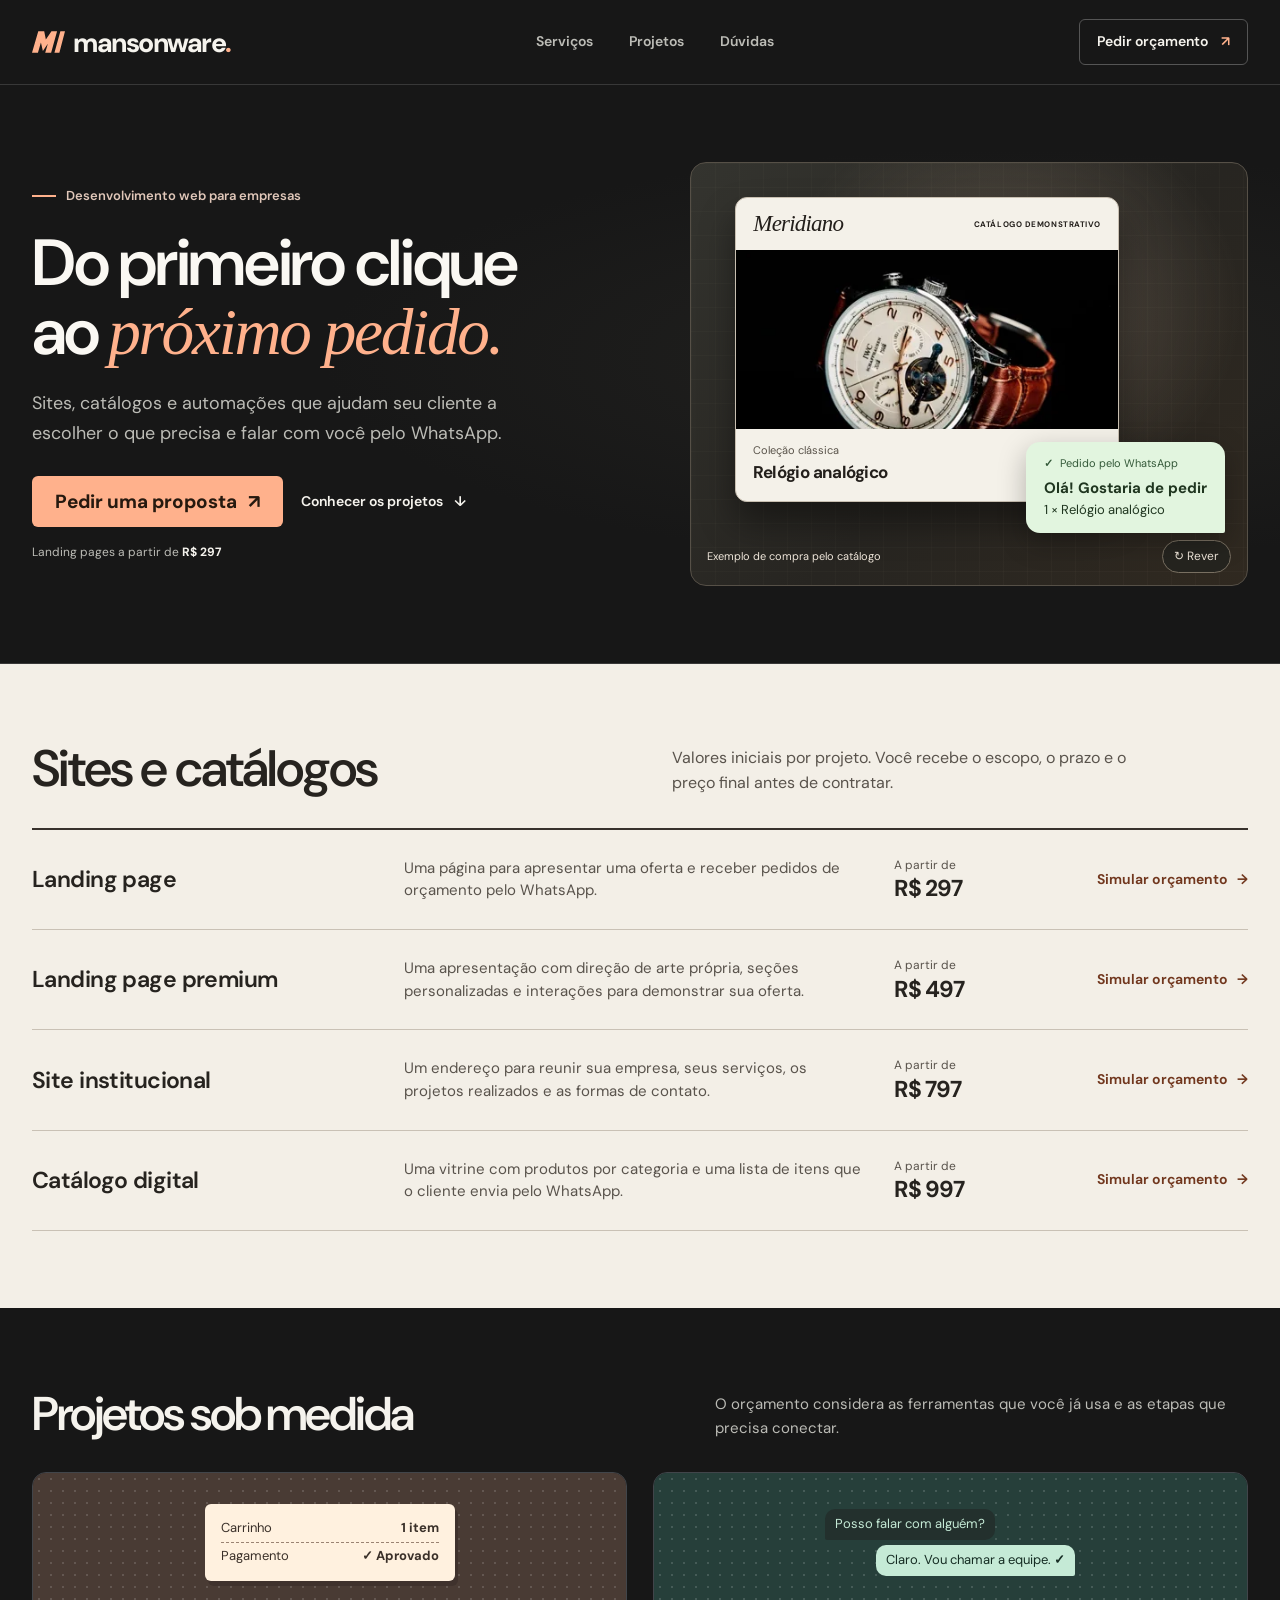
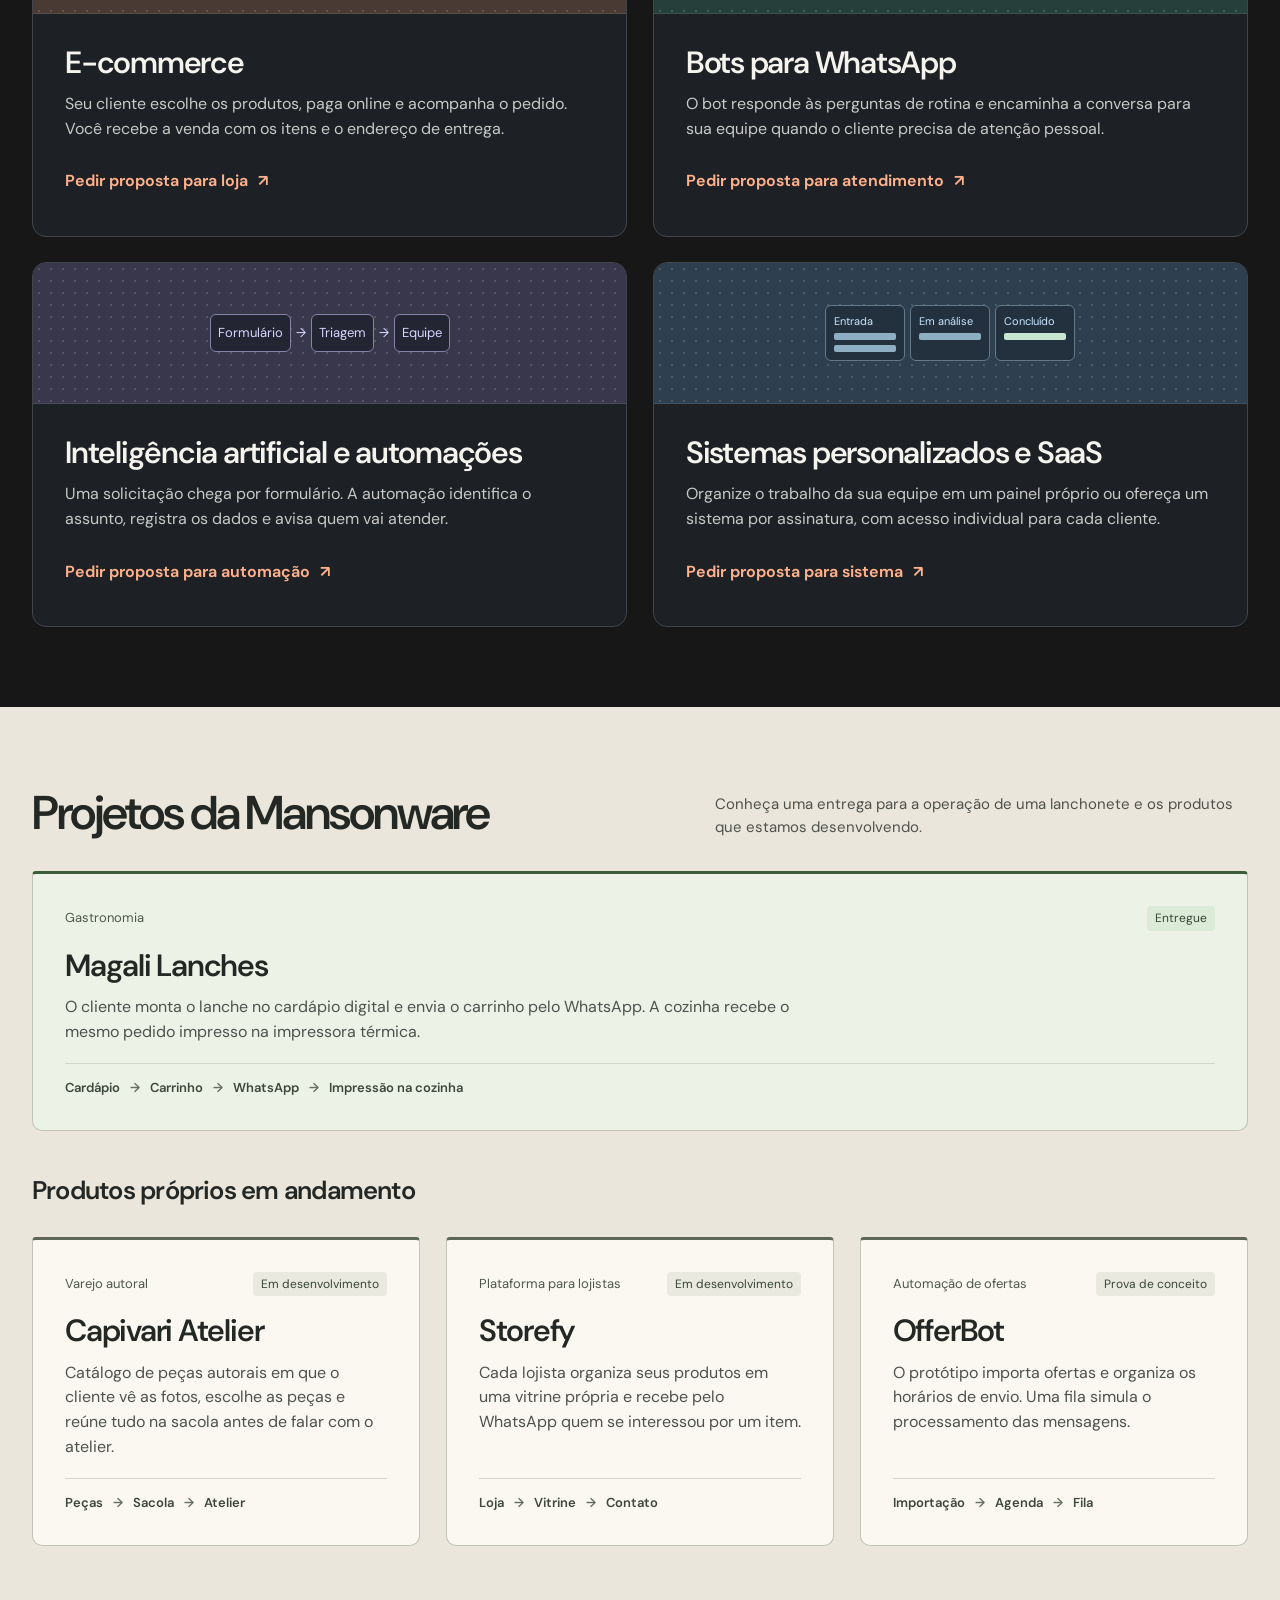
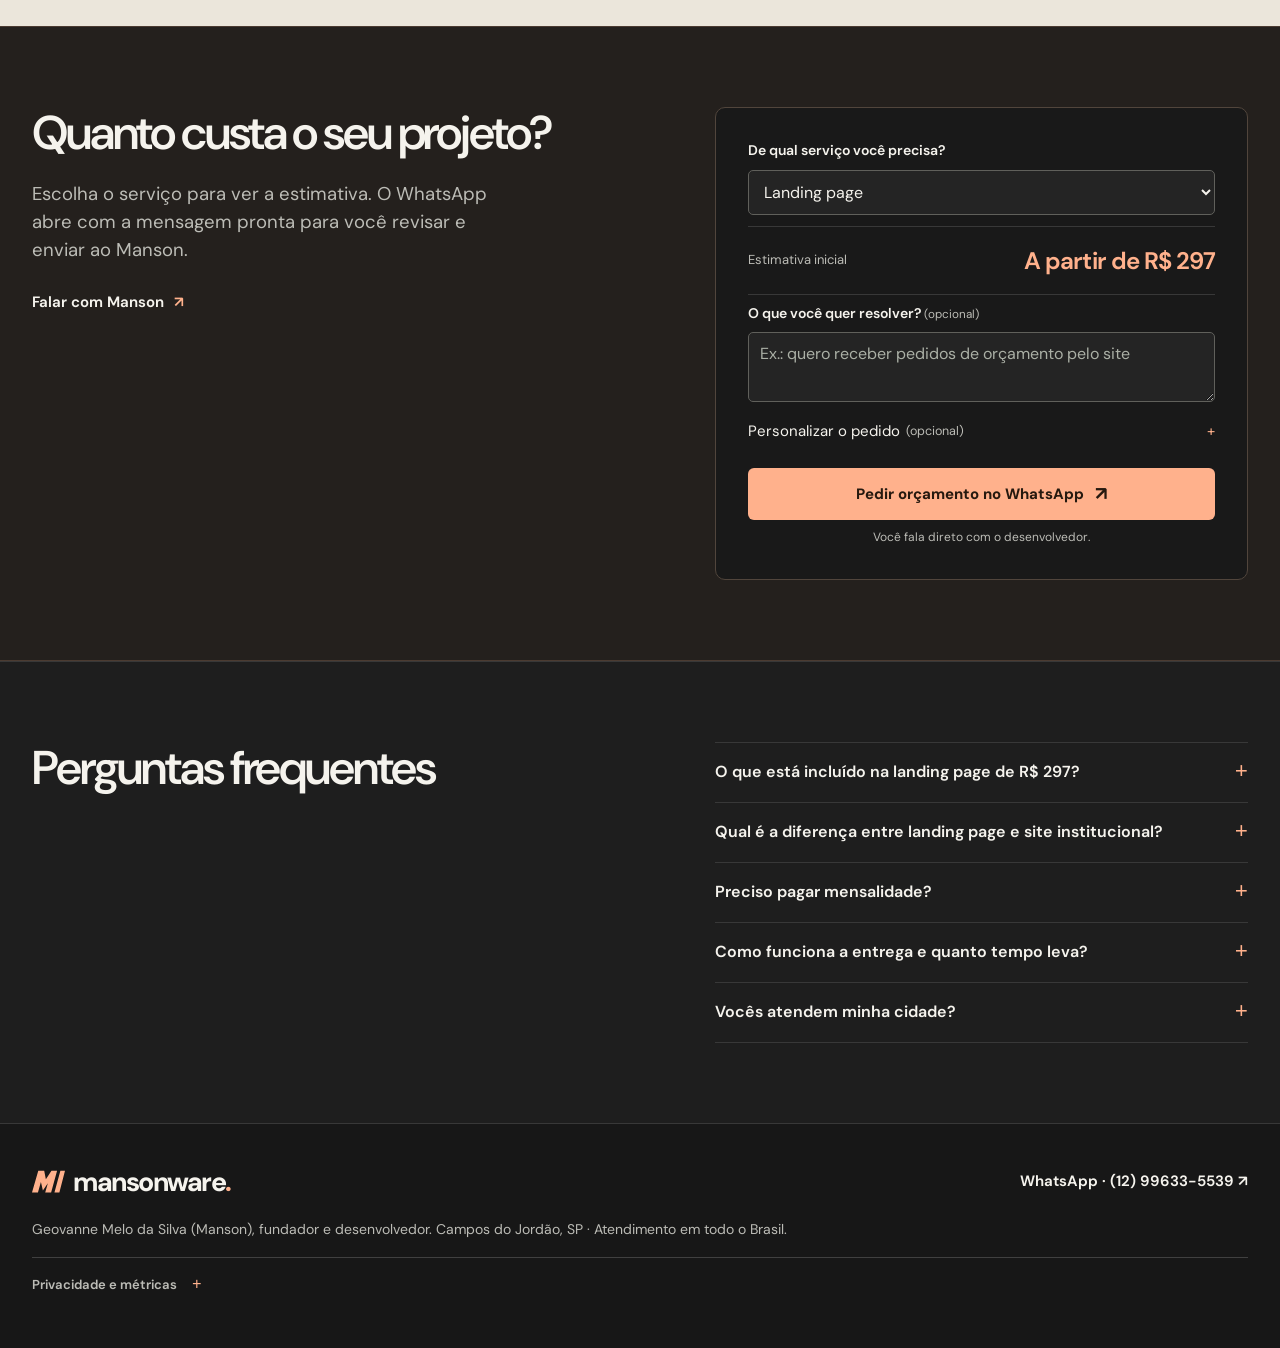
==== comercial/index.html @ c181b10c "Prepara oferta de cardápio digital para prospecção de lanchonetes" ====
<!doctype html>
<html lang="pt-BR">
  <head>
    <meta charset="utf-8" />
    <meta name="viewport" content="width=device-width,initial-scale=1" />
    <meta name="theme-color" content="#171717" />
    <meta name="referrer" content="no-referrer" />
    <title>Mansonware — Sites, catálogos e automações para empresas</title>
    <meta
      name="description"
      content="Landing pages a partir de R$ 297, sites, catálogos e automações para empresas em todo o Brasil. Veja projetos da Mansonware e peça uma proposta pelo WhatsApp."
    />
    <meta property="og:type" content="website" />
    <meta property="og:locale" content="pt_BR" />
    <meta property="og:site_name" content="Mansonware" />
    <meta
      property="og:title"
      content="Mansonware — Do primeiro clique ao próximo pedido."
    />
    <meta
      property="og:description"
      content="Conheça os projetos da Mansonware e veja o investimento inicial. Atendimento direto com o fundador pelo WhatsApp."
    />
    <meta property="og:image" content="./media/social.jpg" />
    <meta property="og:image:width" content="1200" />
    <meta property="og:image:height" content="630" />
    <meta
      property="og:image:alt"
      content="Mansonware. Do primeiro clique ao próximo pedido."
    />
    <meta name="twitter:card" content="summary_large_image" />
    <link rel="icon" href="./media/icon.svg" type="image/svg+xml" />
    <link
      rel="preload"
      href="./media/dm.woff2"
      as="font"
      type="font/woff2"
      crossorigin
    />
    <script src="./segmento.js"></script>
    <link rel="stylesheet" href="./studio.css" />
    <script src="./studio.js" defer></script>
    <script type="application/ld+json">
      {
        "@context": "https://schema.org",
        "@type": "ProfessionalService",
        "name": "Mansonware",
        "areaServed": "BR",
        "telephone": "+5512996335539",
        "founder": { "@type": "Person", "name": "Geovanne Melo da Silva" },
        "sameAs": ["https://github.com/Mansonware"]
      }
    </script>
  </head>
  <body id="inicio">
    <a class="skip" href="#conteudo">Pular para o conteúdo</a>
    <header class="mast">
      <div class="wrap nav">
        <a class="brand" href="#inicio" aria-label="Mansonware, início"
          ><span aria-hidden="true" class="mark"></span>mansonware<span
            class="brand-dot"
            >.</span
          ></a
        >
        <nav aria-label="Navegação principal">
          <a href="#servicos">Serviços</a>
          <a href="#projetos">Projetos</a>
          <a href="#duvidas">Dúvidas</a>
        </nav>
        <a class="nav-cta" href="#orcamento"
          >Pedir orçamento <span aria-hidden="true">↗</span></a
        >
      </div>
    </header>
    <main id="conteudo">
      <section class="launch">
        <div class="wrap launch-grid">
          <div class="launch-copy">
            <p class="launch-intro" data-geral>
              Desenvolvimento web para empresas
            </p>
            <p class="launch-intro" data-lanche>
              Cardápio digital para lanchonetes, pizzarias e restaurantes
            </p>
            <h1>Do primeiro clique<br />ao <em>próximo pedido.</em></h1>
            <p class="lead" data-lanche>
              Seu cliente monta o pedido no cardápio e envia tudo organizado
              pelo WhatsApp. Você fala direto com Manson, o desenvolvedor.
            </p>
            <p class="lead" data-geral>
              Sites, catálogos e automações que ajudam seu cliente a escolher o
              que precisa e falar com você pelo WhatsApp.
            </p>
            <div class="actions">
              <a class="btn primary" id="hero-quote" href="#orcamento"
                ><span data-geral>Pedir uma proposta</span
                ><span data-lanche>Quero o cardápio</span>
                <span aria-hidden="true">↗</span></a
              ><a class="quiet" href="#projetos"
                >Conhecer os projetos <span aria-hidden="true">↓</span></a
              >
            </div>
            <p class="hero-note" data-lanche>
              Implantação <strong>R$ 690</strong> + <strong>R$ 99/mês</strong>
            </p>
            <p class="hero-note" data-geral>
              Landing pages a partir de <strong>R$ 297</strong>
            </p>
          </div>
          <figure class="journey">
            <div class="product-screen">
              <div class="shop-heading">
                <span data-geral>Meridiano</span
                ><small data-geral>CATÁLOGO DEMONSTRATIVO</small
                ><span data-lanche>Cardápio da Casa</span
                ><small data-lanche>CARDÁPIO DEMONSTRATIVO</small>
              </div>
              <div class="product-photo">
                <img
                  data-geral
                  src="./media/relogio.webp"
                  width="426"
                  height="640"
                  alt="Relógio analógico com pulseira de couro"
                  fetchpriority="high"
                /><img
                  data-lanche
                  src="./media/forno.webp"
                  width="820"
                  height="547"
                  loading="lazy"
                  alt="Pizza margherita"
                />
              </div>
              <div class="product-row">
                <div>
                  <small data-lanche>Pizzas</small
                  ><strong data-lanche>Pizza margherita</strong
                  ><small data-geral>Coleção clássica</small
                  ><strong data-geral>Relógio analógico</strong>
                </div>
                <span class="sample-add" aria-hidden="true">+</span>
              </div>
            </div>
            <div class="order-bubble">
              <small><i aria-hidden="true">✓</i> Pedido pelo WhatsApp</small
              ><strong data-lanche>Olá! Quero pedir</strong
              ><span data-lanche>1 × Pizza margherita</span
              ><strong data-geral>Olá! Gostaria de pedir</strong
              ><span data-geral>1 × Relógio analógico</span>
            </div>
            <figcaption>
              <span>Exemplo de compra pelo catálogo</span
              ><button
                hidden
                id="play-journey"
                type="button"
                aria-label="Rever animação do pedido"
              >
                ↻ Rever
              </button>
            </figcaption>
          </figure>
        </div>
      </section>
      <section id="servicos" aria-label="Serviços">
        <div data-lanche class="rate-sheet">
          <article class="wrap food-offer" aria-labelledby="food-title">
            <header>
              <h2 id="food-title">Cardápio digital para lanchonete</h2>
              <p id="food-price">R$ 690 de implantação + R$ 99/mês</p>
              <a class="btn primary" data-service="cardapio" href="#orcamento"
                >Quero o cardápio <span aria-hidden="true">↗</span></a
              >
            </header>
            <div>
              <h3>Incluído</h3>
              <ul>
                <li>Cardápio digital com seus produtos e preços</li>
                <li>Carrinho para o cliente montar o pedido</li>
                <li>Pedido enviado organizado para o seu WhatsApp</li>
              </ul>
              <h3>A mensalidade cobre</h3>
              <p>CONFIRMAR: o que os R$ 99 cobrem</p>
              <h3>Extra</h3>
              <p>Impressão automática do pedido na cozinha, orçada à parte.</p>
            </div>
          </article>
        </div>
        <div data-geral class="rate-sheet">
          <div class="wrap">
            <header class="rate-heading">
              <h2 id="services-title">Sites e catálogos</h2>
              <p>
                Valores iniciais por projeto. Você recebe o escopo, o prazo e o
                preço final antes de contratar.
              </p>
            </header>
            <div class="rate-list">
              <article class="rate-row">
                <h3>Landing page</h3>
                <p>
                  Uma página para apresentar uma oferta e receber pedidos de
                  orçamento pelo WhatsApp.
                </p>
                <div class="rate-price">
                  <span>A partir de</span><strong>R$ 297</strong>
                </div>
                <a
                  href="#orcamento"
                  data-service="landing"
                  aria-label="Simular orçamento de Landing page"
                  >Simular orçamento <span aria-hidden="true">→</span></a
                >
              </article>
              <article class="rate-row">
                <h3>Landing page premium</h3>
                <p>
                  Uma apresentação com direção de arte própria, seções
                  personalizadas e interações para demonstrar sua oferta.
                </p>
                <div class="rate-price">
                  <span>A partir de</span><strong>R$ 497</strong>
                </div>
                <a
                  href="#orcamento"
                  data-service="premium"
                  aria-label="Simular orçamento de Landing page premium"
                  >Simular orçamento <span aria-hidden="true">→</span></a
                >
              </article>
              <article class="rate-row">
                <h3>Site institucional</h3>
                <p>
                  Um endereço para reunir sua empresa, seus serviços, os
                  projetos realizados e as formas de contato.
                </p>
                <div class="rate-price">
                  <span>A partir de</span><strong>R$ 797</strong>
                </div>
                <a
                  href="#orcamento"
                  data-service="site"
                  aria-label="Simular orçamento de Site institucional"
                  >Simular orçamento <span aria-hidden="true">→</span></a
                >
              </article>
              <article class="rate-row">
                <h3>Catálogo digital</h3>
                <p>
                  Uma vitrine com produtos por categoria e uma lista de itens
                  que o cliente envia pelo WhatsApp.
                </p>
                <div class="rate-price">
                  <span>A partir de</span><strong>R$ 997</strong>
                </div>
                <a
                  href="#orcamento"
                  data-service="catalogo"
                  aria-label="Simular orçamento de Catálogo digital"
                  >Simular orçamento <span aria-hidden="true">→</span></a
                >
              </article>
            </div>
          </div>
        </div>
        <div id="sob-medida" class="wrap section">
          <header class="section-head">
            <h2>Projetos sob medida</h2>
            <p>
              O orçamento considera as ferramentas que você já usa e as etapas
              que precisa conectar.
            </p>
          </header>
          <div class="solution-grid">
            <article class="solution tile">
              <div class="specimen specimen-loja" aria-hidden="true">
                <div class="receipt">
                  <span>Carrinho <b>1 item</b></span
                  ><span>Pagamento <b>✓ Aprovado</b></span>
                </div>
              </div>
              <div class="solution-copy">
                <h3>E-commerce</h3>
                <p>
                  Seu cliente escolhe os produtos, paga online e acompanha o
                  pedido. Você recebe a venda com os itens e o endereço de
                  entrega.
                </p>
                <a href="#orcamento" data-service="loja"
                  >Pedir proposta para loja
                  <span aria-hidden="true">↗</span></a
                >
              </div>
            </article>
            <article class="solution tile">
              <div class="specimen specimen-bot" aria-hidden="true">
                <div class="bubbles">
                  <span>Posso falar com alguém?</span
                  ><span>Claro. Vou chamar a equipe. <b>✓</b></span>
                </div>
              </div>
              <div class="solution-copy">
                <h3>Bots para WhatsApp</h3>
                <p>
                  O bot responde às perguntas de rotina e encaminha a conversa
                  para sua equipe quando o cliente precisa de atenção pessoal.
                </p>
                <a href="#orcamento" data-service="bot"
                  >Pedir proposta para atendimento
                  <span aria-hidden="true">↗</span></a
                >
              </div>
            </article>
            <article class="solution tile">
              <div class="specimen specimen-ia" aria-hidden="true">
                <div class="pathway">
                  <span>Formulário</span><i>→</i><span>Triagem</span><i>→</i
                  ><span>Equipe</span>
                </div>
              </div>
              <div class="solution-copy">
                <h3>Inteligência artificial e automações</h3>
                <p>
                  Uma solicitação chega por formulário. A automação identifica o
                  assunto, registra os dados e avisa quem vai atender.
                </p>
                <a href="#orcamento" data-service="ia"
                  >Pedir proposta para automação
                  <span aria-hidden="true">↗</span></a
                >
              </div>
            </article>
            <article class="solution tile">
              <div class="specimen specimen-saas" aria-hidden="true">
                <div class="board">
                  <div>Entrada<i></i><i></i></div>
                  <div>Em análise<i></i></div>
                  <div>Concluído<i></i></div>
                </div>
              </div>
              <div class="solution-copy">
                <h3>Sistemas personalizados e SaaS</h3>
                <p>
                  Organize o trabalho da sua equipe em um painel próprio ou
                  ofereça um sistema por assinatura, com acesso individual para
                  cada cliente.
                </p>
                <a href="#orcamento" data-service="saas"
                  >Pedir proposta para sistema
                  <span aria-hidden="true">↗</span></a
                >
              </div>
            </article>
          </div>
        </div>
      </section>
      <section id="projetos" class="work-section" aria-labelledby="work-title">
        <div class="wrap section">
          <header class="section-head">
            <h2 id="work-title">Projetos da Mansonware</h2>
            <p>
              Conheça uma entrega para a operação de uma lanchonete e os
              produtos que estamos desenvolvendo.
            </p>
          </header>
          <div class="work-grid">
            <article class="work-card tile work-feature">
              <header><span>Gastronomia</span><small>Entregue</small></header>
              <h3>Magali Lanches</h3>
              <p>
                O cliente monta o lanche no cardápio digital e envia o carrinho
                pelo WhatsApp. A cozinha recebe o mesmo pedido impresso na
                impressora térmica.
              </p>
              <ol class="work-flow" aria-label="Etapas do projeto">
                <li>Cardápio</li>
                <li>Carrinho</li>
                <li>WhatsApp</li>
                <li>Impressão na cozinha<span data-lanche> (extra)</span></li>
              </ol>
            </article>
            <h3 class="work-subtitle">Produtos próprios em andamento</h3>
            <article class="work-card tile">
              <header>
                <span>Varejo autoral</span><small>Em desenvolvimento</small>
              </header>
              <h3>Capivari Atelier</h3>
              <p>
                Catálogo de peças autorais em que o cliente vê as fotos, escolhe
                as peças e reúne tudo na sacola antes de falar com o atelier.
              </p>
              <ol class="work-flow" aria-label="Etapas do projeto">
                <li>Peças</li>
                <li>Sacola</li>
                <li>Atelier</li>
              </ol>
            </article>
            <article class="work-card tile">
              <header>
                <span>Plataforma para lojistas</span
                ><small>Em desenvolvimento</small>
              </header>
              <h3>Storefy</h3>
              <p>
                Cada lojista organiza seus produtos em uma vitrine própria e
                recebe pelo WhatsApp quem se interessou por um item.
              </p>
              <ol class="work-flow" aria-label="Etapas do projeto">
                <li>Loja</li>
                <li>Vitrine</li>
                <li>Contato</li>
              </ol>
            </article>
            <article class="work-card tile">
              <header>
                <span>Automação de ofertas</span
                ><small>Prova de conceito</small>
              </header>
              <h3>OfferBot</h3>
              <p>
                O protótipo importa ofertas e organiza os horários de envio. Uma
                fila simula o processamento das mensagens.
              </p>
              <ol class="work-flow" aria-label="Etapas do projeto">
                <li>Importação</li>
                <li>Agenda</li>
                <li>Fila</li>
              </ol>
            </article>
          </div>
        </div>
      </section>
      <section id="orcamento" class="quote-section">
        <div class="wrap section quote-grid">
          <div>
            <h2>Quanto custa o seu projeto?</h2>
            <p class="lead">
              Escolha o serviço para ver a estimativa. O WhatsApp abre com a
              mensagem pronta para você revisar e enviar ao Manson.
            </p>
            <a
              class="text-link"
              data-direct
              href="https://wa.me/5512996335539?text=Ol%C3%A1%2C%20Manson%21%20Vim%20pelo%20site%20da%20Mansonware%20e%20quero%20conversar%20sobre%20um%20projeto."
              >Falar com Manson <span aria-hidden="true">↗</span></a
            >
          </div>
          <form id="brief" class="brief">
            <label for="service">De qual serviço você precisa?</label
            ><select id="service">
              <option value="landing" data-base="297">Landing page</option>
              <option value="premium" data-base="497">
                Landing page premium
              </option>
              <option value="site" data-base="797">Site institucional</option>
              <option value="catalogo" data-base="997">Catálogo digital</option>
              <option value="loja" data-base="0">E-commerce</option>
              <option value="bot" data-base="0">Bots para WhatsApp</option>
              <option value="ia" data-base="0">
                Inteligência artificial e automações
              </option>
              <option value="saas" data-base="0">
                Sistemas personalizados e SaaS
              </option>
              <option value="ajuda" data-base="0">
                Quero ajuda para escolher
              </option>
            </select>
            <div class="estimate">
              <span>Estimativa inicial</span
              ><output id="estimate" aria-live="polite"
                >A partir de R$ 297</output
              >
            </div>
            <label for="objective"
              >O que você quer resolver? <small>(opcional)</small></label
            >
            <textarea
              id="objective"
              rows="2"
              maxlength="500"
              placeholder="Ex.: quero receber pedidos de orçamento pelo site"
            ></textarea>
            <details class="brief-details">
              <summary>Personalizar o pedido <small>(opcional)</small></summary>
              <div class="brief-fields">
                <div id="qty-field">
                  <label for="quantity">Quantidade de projetos iguais</label
                  ><select id="quantity">
                    <option>1</option>
                    <option>2</option>
                    <option>3</option>
                    <option>4</option>
                    <option>5</option>
                  </select>
                </div>
                <div class="form-row">
                  <div>
                    <label for="who">Seu primeiro nome</label
                    ><input
                      id="who"
                      autocomplete="given-name"
                      maxlength="60"
                      placeholder="Como te chamar?"
                    />
                  </div>
                  <div>
                    <label for="segment"
                      >Seu segmento <small>(opcional)</small></label
                    ><input
                      id="segment"
                      maxlength="80"
                      placeholder="Ex.: gastronomia"
                    />
                  </div>
                </div>
              </div>
            </details>
            <button type="submit" class="btn primary">
              Pedir orçamento no WhatsApp <span aria-hidden="true">↗</span>
            </button>
            <p class="fine">Você fala direto com o desenvolvedor.</p>
          </form>
          <noscript
            ><style>
              .brief {
                display: none;
              }</style
            >Para pedir uma proposta,
            <a
              href="https://wa.me/5512996335539?text=Ol%C3%A1%2C%20Manson%21%20Vim%20pelo%20site%20da%20Mansonware%20e%20quero%20conversar%20sobre%20um%20projeto."
              >fale com Manson pelo WhatsApp</a
            >.</noscript
          >
        </div>
      </section>
      <section id="duvidas" class="panel-section">
        <div class="section wrap faq">
          <div>
            <h2>Perguntas frequentes</h2>
          </div>
          <div>
            <details data-geral>
              <summary>O que está incluído na landing page de R$ 297?</summary>
              <p>
                É o valor inicial para apresentar uma oferta em uma página
                responsiva com chamada para o WhatsApp. Antes de contratar, você
                recebe uma proposta com as seções, os materiais necessários, o
                prazo e o valor final.
              </p>
            </details>
            <details>
              <summary>
                Qual é a diferença entre landing page e site institucional?
              </summary>
              <p>
                A landing page concentra a visita em uma ação, como pedir
                orçamento de um serviço. O site institucional organiza várias
                informações da empresa e ajuda quem ainda está pesquisando o que
                contratar.
              </p>
            </details>
            <details>
              <summary>Preciso pagar mensalidade?</summary>
              <p data-lanche>
                Sim. O cardápio para lanchonetes tem implantação de R$ 690 e
                mensalidade de R$ 99. CONFIRMAR: o que a mensalidade cobre, se é
                obrigatória e se há período mínimo.
              </p>
              <p data-geral>
                A Mansonware não exige mensalidade para criar o site. Domínio,
                hospedagem, manutenção opcional e serviços de terceiros são
                discriminados na proposta quando se aplicam.
              </p>
            </details>
            <details>
              <summary>Como funciona a entrega e quanto tempo leva?</summary>
              <p>
                Conversamos sobre seu objetivo, combinamos escopo e prazo por
                escrito e apresentamos uma prévia. Depois dos ajustes e testes,
                publicamos a versão aprovada e orientamos você sobre o uso.
              </p>
            </details>
            <details>
              <summary>Vocês atendem minha cidade?</summary>
              <p>
                Sim. Atendo empresas de todo o Brasil a partir de Campos do
                Jordão, SP. A conversa e as revisões podem ser feitas à
                distância.
              </p>
            </details>
          </div>
        </div>
      </section>
    </main>
    <footer class="wrap">
      <div class="foot-top">
        <a class="brand" href="#inicio" aria-label="Mansonware, início"
          ><span aria-hidden="true" class="mark"></span>mansonware<span
            class="brand-dot"
            >.</span
          ></a
        ><a
          class="text-link"
          data-direct
          href="https://wa.me/5512996335539?text=Ol%C3%A1%2C%20Manson%21%20Vim%20pelo%20site%20da%20Mansonware%20e%20quero%20conversar%20sobre%20um%20projeto."
          >WhatsApp · (12) 99633-5539 ↗</a
        >
      </div>
      <p class="contact-byline">
        Geovanne Melo da Silva (Manson), fundador e desenvolvedor. Campos do
        Jordão, SP · Atendimento em todo o Brasil.
      </p>
      <details class="privacy">
        <summary>Privacidade e métricas</summary>
        <p>
          Com sua permissão, contamos visitas e cliques para abrir o WhatsApp. O
          contador recebe apenas o tipo de ação. A medição não recebe campos do
          formulário e não usa identificadores de visitante. Sua preferência
          fica neste navegador. Sinais de privacidade do navegador desativam a
          medição.
        </p>
        <label
          ><input id="consent" type="checkbox" /> Permitir contagem anônima de
          ações</label
        >
        <p id="privacy-status" role="status"></p>
      </details>
    </footer>
  </body>
</html>
---- comercial/studio.css ----
@font-face {
  font-family: DM Sans;
  src: url("./media/dm.woff2") format("woff2");
  font-weight: 100 1000;
  font-style: normal;
  font-display: swap;
}
:root {
  color-scheme: dark;
  --bg: #131615;
  --panel: #1a1e1c;
  --ink: #f2f3eb;
  --muted: #b6bbb0;
  --line: #353a31;
  --acid: #c6e9a4;
  --mono: ui-monospace, "Courier New", monospace;
}
* {
  box-sizing: border-box;
}
html {
  scroll-behavior: smooth;
  scroll-padding-top: 96px;
}
body {
  margin: 0;
  background: var(--bg);
  color: var(--ink);
  font:
    16px/1.55 "DM Sans",
    Arial,
    sans-serif;
}
a {
  color: inherit;
  text-decoration: none;
}
button,
select,
input,
textarea {
  font: inherit;
}
button,
a,
select,
summary,
label[for] {
  touch-action: manipulation;
}
button,
select,
summary {
  cursor: pointer;
}
p,
h1,
h2,
h3 {
  margin: 0;
}
button {
  color: inherit;
}
img {
  display: block;
  max-width: 100%;
}
[hidden] {
  display: none !important;
}
:focus-visible {
  outline: 3px solid var(--acid);
  outline-offset: 4px;
}
.skip {
  position: fixed;
  top: 8px;
  left: 8px;
  transform: translateY(-200%);
  z-index: 10;
  background: var(--acid);
  color: #111;
  padding: 10px;
}
.skip:focus {
  transform: none;
}
.wrap {
  width: min(1240px, calc(100% - clamp(36px, 9vw, 144px)));
  margin-inline: auto;
}
.mast {
  background: #131615f5;
  border-bottom: 1px solid var(--line);
  position: sticky;
  top: 0;
  z-index: 5;
}
.nav,
.foot-top {
  display: flex;
  align-items: center;
  justify-content: space-between;
  gap: 20px;
}
.nav {
  min-height: 76px;
}
.brand {
  display: inline-flex;
  align-items: center;
  font-weight: 780;
  font-size: 25px;
  letter-spacing: -0.052em;
  line-height: 1;
  white-space: nowrap;
}
.brand-dot,
.acid {
  color: var(--acid);
}
.mark {
  width: 38px;
  height: 26px;
  display: inline-block;
  background: var(--acid);
  margin-right: 8px;
  clip-path: polygon(
    0 95%,
    19% 5%,
    37% 5%,
    42% 40%,
    59% 5%,
    76% 5%,
    58% 95%,
    40% 95%,
    48% 57%,
    33% 87%,
    27% 52%,
    18% 95%,
    0 95%,
    68% 95%,
    86% 5%,
    100% 5%,
    83% 95%,
    68% 95%
  );
}
nav {
  display: flex;
  gap: clamp(18px, 2.8vw, 42px);
}
nav a,
.nav-cta,
.quiet {
  font-size: 14px;
  font-weight: 620;
}
nav a {
  color: var(--muted);
  padding-block: 10px;
}
.nav-cta {
  display: inline-flex;
  align-items: center;
  gap: 13px;
  padding: 9px 18px;
  border: 1px solid #727b66;
  border-radius: 100px;
}
.nav-cta span,
.text-link span {
  color: var(--acid);
}
nav a:hover,
.quiet:hover,
.text-link:hover {
  color: var(--acid);
}
.nav-cta:hover {
  border-color: var(--acid);
}
.hero {
  display: grid;
  grid-template-columns: 1.15fr 1fr;
  align-items: center;
  gap: 3%;
  padding-block: clamp(44px, 5vw, 76px);
}
.hero h1 {
  max-width: 13ch;
  font-size: clamp(46px, 5.2vw, 74px);
  line-height: 1.06;
  letter-spacing: -0.045em;
  font-weight: 630;
  margin: 0 0 19px;
}
.lead {
  max-width: 490px;
  font-size: clamp(17px, 1.45vw, 21px);
  line-height: 1.5;
  color: var(--muted);
}
.actions {
  display: flex;
  gap: 23px;
  align-items: center;
  flex-wrap: wrap;
  margin-top: 32px;
}
.btn,
.quiet {
  display: inline-flex;
  align-items: center;
  justify-content: center;
  gap: 11px;
  min-height: 46px;
}
.btn {
  border: 0;
  font-weight: 740;
  font-size: 15px;
  line-height: 1.2;
  padding: 15px 20px;
  border-radius: 7px;
  transition:
    transform 0.18s,
    background 0.18s;
}
.btn span {
  font-size: 19px;
  line-height: 0.9;
}
.primary {
  background: var(--acid);
  color: #162008;
}
.primary:hover {
  background: #dcff9a;
  transform: translateY(-2px);
}
.hero-note,
.fine {
  font-size: 13px;
  color: var(--muted);
}
.hero-note {
  margin-top: 14px;
}
.hero-note strong {
  color: #d4daca;
}
.example-cover {
  display: block;
  min-width: 0;
  background: #202521;
  border: 1px solid var(--line);
  border-radius: 12px;
  overflow: hidden;
}
.example-cover:hover {
  border-color: #829879;
}
.example-cover img {
  width: 100%;
  height: auto;
  aspect-ratio: 1.85;
  object-fit: cover;
}
.example-caption {
  display: flex;
  align-items: center;
  justify-content: space-between;
  gap: 14px;
  padding: 14px 20px;
}
.example-caption small {
  color: var(--muted);
  font-size: 13px;
}
.example-caption strong {
  display: block;
  font-size: 21px;
}
.example-caption > span {
  color: var(--acid);
  font-size: 14px;
  font-weight: 650;
}
#servicos {
  border-top: 1px solid var(--line);
}
.contact-byline {
  color: var(--muted);
  font-size: 14px;
  margin: 0 0 17px;
}
.section {
  padding-block: clamp(60px, 7vw, 104px);
}
h2 {
  font-size: clamp(30px, 3.1vw, 46px);
  letter-spacing: -0.042em;
  line-height: 1.04;
  font-weight: 600;
}
.section-head,
.faq,
.quote-grid {
  display: grid;
  grid-template-columns: 1.1fr 1fr;
  gap: 8%;
  align-items: start;
}
.section-head {
  align-items: end;
  margin-bottom: 34px;
}
.section-head p,
.faq details p {
  color: var(--muted);
  max-width: 540px;
}
.panel-section {
  background: var(--panel);
  border-block: 1px solid var(--line);
}
.text-link {
  display: inline-flex;
  align-items: center;
  gap: 10px;
  font-size: 15px;
  font-weight: 650;
  min-height: 44px;
}
details summary {
  list-style: none;
}
details summary::-webkit-details-marker {
  display: none;
}
.faq details,
.privacy {
  border-top: 1px solid var(--line);
}
.faq details:last-child {
  border-bottom: 1px solid var(--line);
}
.faq summary:after,
.privacy summary:after {
  content: "+";
  color: var(--acid);
  font: 22px var(--mono);
}
details[open] > summary:after {
  content: "−";
}
.quote-section {
  background: #1b2118;
  border-block: 1px solid #38452f;
}
.quote-grid .lead {
  margin: 22px 0 16px;
}
.brief {
  background: var(--bg);
  border: 1px solid #454e3d;
  border-radius: 10px;
  padding: clamp(18px, 2.5vw, 34px);
  display: grid;
  gap: 8px;
}
.brief label {
  display: block;
  font-size: 14px;
  font-weight: 620;
}
.brief label small {
  font-weight: 400;
  color: var(--muted);
}
.brief input,
.brief select,
.brief textarea {
  display: block;
  width: 100%;
  min-width: 0;
  min-height: 45px;
  background: #1c201a;
  border: 1px solid #596051;
  border-radius: 5px;
  color: var(--ink);
  padding: 9px 11px;
}
.brief textarea {
  resize: vertical;
}
.brief input::placeholder,
.brief textarea::placeholder {
  color: #abb0a6;
}
.form-row {
  display: grid;
  grid-template-columns: 1fr 1fr;
  gap: 10px;
}
.form-row label,
#qty-field label {
  margin-bottom: 6px;
}
#qty-field {
  margin-top: 6px;
}
.estimate {
  display: flex;
  align-items: center;
  justify-content: space-between;
  gap: 10px;
  padding: 15px 0;
  margin: 3px 0 9px;
  border-block: 1px solid var(--line);
}
.estimate span {
  color: var(--muted);
  font-size: 13px;
}
.estimate output {
  font-size: clamp(18px, 2vw, 24px);
  color: var(--acid);
  font-weight: 650;
  letter-spacing: -0.04em;
  text-align: right;
}
.brief .btn {
  margin-top: 6px;
}
.brief .fine {
  font-size: 12px;
  text-align: center;
}
.faq summary,
.privacy summary {
  display: flex;
  align-items: center;
  justify-content: space-between;
  gap: 15px;
  padding: 17px 0;
  font-weight: 620;
}
.faq details p {
  padding-bottom: 20px;
  font-size: 15px;
}
footer.wrap {
  padding-block: 36px;
}
.foot-top {
  flex-wrap: wrap;
  margin-bottom: 15px;
}
.privacy summary {
  width: fit-content;
  min-height: 44px;
  font-size: 13px;
  color: var(--muted);
}
.privacy summary:after {
  font-size: 16px;
}
.privacy p,
.privacy label {
  font-size: 14px;
  color: var(--muted);
  max-width: 650px;
}
.privacy label {
  display: flex;
  gap: 10px;
  align-items: center;
  min-height: 44px;
}
.privacy input {
  width: 18px;
  height: 18px;
  accent-color: var(--acid);
}
@media (max-width: 900px) {
  .hero {
    gap: 2%;
  }
  .hero h1 {
    font-size: clamp(42px, 5.7vw, 60px);
  }
  .actions {
    gap: 14px;
  }
  .section-head,
  .quote-grid,
  .faq {
    gap: 5%;
  }
  .nav {
    min-height: 67px;
  }
  nav {
    gap: 15px;
  }
  .form-row {
    grid-template-columns: 1fr;
  }
}
@media (max-width: 700px) {
  html {
    scroll-padding-top: 110px;
  }
  .wrap {
    width: calc(100% - 36px);
  }
  .nav {
    flex-wrap: wrap;
    min-height: auto;
    row-gap: 0;
    padding-top: 12px;
  }
  .brand {
    font-size: 23px;
  }
  .nav-cta {
    font-size: 12px;
    padding: 8px 13px;
    min-height: 38px;
  }
  .nav nav {
    order: 3;
    width: 100%;
    justify-content: space-around;
    border-top: 1px solid var(--line);
    margin-top: 9px;
  }
  .nav nav a {
    padding: 8px 4px;
    font-size: 13px;
  }
  .hero {
    grid-template-columns: 1fr;
    padding-block: 36px 26px;
    gap: 25px;
  }
  .hero h1 {
    font-size: clamp(40px, 9.8vw, 58px);
    margin: 0 0 16px;
  }
  .hero-copy .lead {
    max-width: 450px;
  }
  .actions {
    margin-top: 22px;
  }
  .section-head,
  .quote-grid,
  .faq {
    grid-template-columns: 1fr;
    gap: 20px;
  }
  .section-head {
    margin-bottom: 22px;
  }
  .section {
    padding-block: 48px;
  }
  .estimate {
    align-items: start;
  }
  .foot-top {
    gap: 6px;
  }
}
@media (prefers-reduced-motion: reduce) {
  html {
    scroll-behavior: auto;
  }
  *,
  *::before,
  *::after {
    transition: none !important;
    animation: none !important;
  }
  .primary:hover {
    transform: none;
  }
} /* Commercial presentation */
:root {
  --bg: #171717;
  --panel: #1e1e1e;
  --ink: #f5f3ed;
  --muted: #bcbcb6;
  --line: #383838;
  --acid: #ffb18c;
}
body {
  background: var(--bg);
}
.mast {
  background: #171717;
}
.wrap {
  width: min(1240px, calc(100% - 64px));
}
.nav {
  min-height: 84px;
}
.brand {
  letter-spacing: -0.055em;
  font-size: 27px;
}
.mark {
  width: 33px;
  height: 24px;
}
.nav-cta {
  border-radius: 6px;
  border-color: #555;
  padding: 11px 17px;
}
.hero {
  display: block;
  padding-top: 68px;
  padding-bottom: 0;
}
.hero-copy {
  max-width: 870px;
  margin-inline: auto;
  text-align: center;
}
.hero-eyebrow {
  font-size: 13px;
  color: var(--muted);
  margin-bottom: 25px;
}
.hero h1 {
  max-width: none;
  font-size: clamp(52px, 6.4vw, 90px);
  letter-spacing: -0.06em;
  line-height: 1.02;
  font-weight: 620;
  margin: 0 0 26px;
}
.hero h1 em {
  color: var(--acid);
  font-style: normal;
}
.hero .lead {
  max-width: 570px;
  margin: auto;
  font-size: 18px;
  line-height: 1.65;
}
.hero .actions {
  justify-content: center;
  gap: 26px;
  margin-top: 26px;
}
.btn {
  border-radius: 6px;
  padding: 17px 23px;
}
.primary {
  color: #26190f;
}
.primary:hover {
  background: #ffc9ae;
}
.hero-note {
  margin-top: 19px;
  font-size: 12px;
}
.hero-note strong {
  color: var(--ink);
}
#servicos {
  border-top: 0;
}
.section {
  padding-block: 80px;
}
.section-kicker {
  font-size: 10px;
  letter-spacing: 0.14em;
  font-weight: 650;
  color: var(--acid);
  margin-bottom: 15px;
}
h2 {
  font-size: clamp(32px, 3.7vw, 48px);
  font-weight: 580;
  line-height: 1.1;
  letter-spacing: -0.045em;
}
.section-head {
  margin-bottom: 32px;
}
.section-head p {
  font-size: 15px;
}
.quote-section {
  background: #24201d;
  border-color: #4b3b31;
}
.brief {
  border-color: #51453c;
  background: #191919;
}
.brief input,
.brief select,
.brief textarea {
  background: #242424;
  border-color: #60605b;
}
.brief input:focus,
.brief select:focus,
.brief textarea:focus {
  border-color: var(--acid);
}
.privacy {
  border-color: #404040;
}
@media (max-width: 700px) {
  .wrap {
    width: calc(100% - 36px);
  }
  .nav {
    min-height: auto;
  }
  .brand {
    font-size: 23px;
  }
  .nav-cta {
    padding: 9px 12px;
  }
  .hero {
    padding-top: 40px;
  }
  .hero h1 {
    font-size: clamp(43px, 11vw, 65px);
  }
  .hero-eyebrow {
    font-size: 11px;
    margin-bottom: 20px;
  }
  .hero .lead {
    font-size: 16px;
  }
  .hero .actions {
    gap: 12px 22px;
  }
  .hero-note {
    line-height: 1.8;
  }
  .section {
    padding-block: 48px;
  }
}
.launch {
  border-bottom: 1px solid var(--line);
  background:
    radial-gradient(ellipse at 78% 47%, #31302b66, transparent 48%), #171717;
}
.launch-grid {
  display: grid;
  grid-template-columns: 1fr 0.94fr;
  gap: clamp(24px, 5vw, 76px);
  align-items: center;
  padding-block: clamp(52px, 6vw, 92px);
}
.launch-intro {
  display: flex;
  align-items: center;
  gap: 10px;
  font-size: 13px;
  font-weight: 600;
  color: #e0c7b9;
}
.launch-intro:before {
  content: "";
  width: 24px;
  height: 2px;
  background: var(--acid);
}
.launch h1 {
  font-size: clamp(43px, 5.1vw, 78px);
  font-weight: 600;
  letter-spacing: -0.035em;
  line-height: 1.06;
  margin: 22px 0;
  color: #faf8f3;
}
.launch h1 em {
  color: var(--acid);
  font-family: Georgia, serif;
  font-weight: 400;
}
.launch .lead {
  max-width: 480px;
  line-height: 1.65;
  font-size: clamp(16px, 1.4vw, 20px);
}
.launch .actions {
  gap: 18px;
  margin-top: 28px;
}
.launch .hero-note {
  color: #bcbcb6;
  margin-top: 16px;
}
.journey {
  margin: 0;
  position: relative;
  isolation: isolate;
  min-width: 0;
  background:
    radial-gradient(ellipse at 57% 34%, #a08c786b, transparent 52%),
    linear-gradient(135deg, #34342f, #272521 55%, #302920);
  border: 1px solid #565047;
  border-radius: 16px;
  padding: 34px 0 12px;
  overflow: hidden;
}
.journey:before {
  content: "";
  position: absolute;
  inset: 0;
  z-index: -1;
  opacity: 0.22;
  background-image:
    linear-gradient(#d9c4a824 1px, transparent 1px),
    linear-gradient(90deg, #d9c4a824 1px, transparent 1px);
  background-size: 24px 24px;
}
.product-screen {
  width: 69%;
  margin: 0 0 38px 8%;
  border-radius: 12px;
  overflow: hidden;
  background: #f4f1e9;
  color: #231f1b;
  box-shadow: 0 20px 35px #0006;
  border: 1px solid #c8bfb1;
}
.shop-heading,
.product-row {
  display: flex;
  align-items: center;
  justify-content: space-between;
  gap: 10px;
  padding: 13px 17px;
}
.shop-heading span {
  font:
    italic 23px Georgia,
    serif;
  letter-spacing: -0.035em;
}
.shop-heading small {
  font-size: 8px;
  font-weight: 700;
  letter-spacing: 0.07em;
}
.product-photo {
  height: clamp(154px, 14vw, 216px);
  overflow: hidden;
  background: #030303;
}
.product-photo img {
  width: 100%;
  height: 100%;
  object-fit: cover;
  object-position: center 60%;
}
.product-row {
  padding-bottom: 16px;
}
.product-row small,
.product-row strong,
.order-bubble strong,
.order-bubble > span {
  display: block;
}
.product-row small {
  color: #59534a;
  font-size: 11px;
}
.product-row strong {
  font-size: 17px;
  letter-spacing: -0.025em;
}
.sample-add {
  display: grid;
  place-items: center;
  width: 29px;
  height: 29px;
  background: #292723;
  color: #fff;
  border-radius: 50%;
}
.order-bubble {
  position: absolute;
  right: 4%;
  bottom: 52px;
  width: max-content;
  max-width: 84%;
  background: #e2f5df;
  color: #203620;
  padding: 13px 18px;
  border-radius: 14px 14px 2px 14px;
  box-shadow: 0 9px 28px #0004;
}
.order-bubble small {
  display: flex;
  align-items: center;
  gap: 7px;
  font-size: 11px;
  color: #345939;
}
.order-bubble i {
  font-style: normal;
  font-weight: 800;
}
.order-bubble strong {
  font-size: 15px;
  margin-top: 5px;
}
.order-bubble > span {
  font-size: 13px;
}
.journey figcaption {
  min-height: 32px;
  display: flex;
  align-items: center;
  justify-content: space-between;
  gap: 8px;
  padding-inline: 16px;
  color: #efe6da;
  font-size: 11px;
}
.journey button {
  background: #25241f;
  border: 1px solid #786f61;
  border-radius: 20px;
  font-size: 12px;
  padding: 6px 11px;
}
@media (prefers-reduced-motion: no-preference) {
  .launch-copy {
    animation: launch-entry 0.65s ease-out both;
  }
  .nav-cta:hover span,
  .btn:hover span {
    transform: translate(2px, -2px);
  }
  .nav-cta span,
  .btn span {
    transition: transform 0.2s;
  }
  @keyframes launch-entry {
    from {
      opacity: 0.25;
      transform: translateY(12px);
    }
    to {
      opacity: 1;
      transform: none;
    }
  }
}
@media (max-width: 780px) {
  .launch-grid {
    grid-template-columns: 1fr;
    gap: 26px;
    padding-block: 34px;
  }
  .launch h1 {
    font-size: clamp(42px, 8.9vw, 62px);
    margin: 16px 0;
  }
  .launch .actions {
    margin-top: 21px;
  }
  .journey {
    width: 100%;
    max-width: 540px;
    justify-self: center;
    padding-top: 22px;
  }
  .product-screen {
    margin: 0 0 28px 6%;
    width: 72%;
  }
  .shop-heading,
  .product-row {
    padding: 9px 12px;
  }
  .product-photo {
    height: clamp(130px, 29vw, 180px);
  }
  .shop-heading small {
    max-width: 8em;
    text-align: right;
  }
  .order-bubble {
    bottom: 44px;
    right: 3%;
    padding: 10px 12px;
  }
  .order-bubble strong {
    font-size: 13px;
  }
} /* Pricing is typeset as one list so readers can compare services across rows. */
.rate-sheet {
  background: #f3efe7;
  color: #26231f;
  padding-block: clamp(44px, 6vw, 88px);
}
.rate-heading {
  display: grid;
  grid-template-columns: 1fr 1fr;
  gap: clamp(24px, 5vw, 72px);
}
.rate-heading {
  align-items: end;
  padding-bottom: 32px;
}
.rate-heading h2 {
  font-size: clamp(32px, 4vw, 56px);
  line-height: 1.08;
  font-weight: 560;
  letter-spacing: -0.035em;
}
.rate-heading p {
  max-width: 44ch;
  font-size: 16px;
  line-height: 1.55;
}
.rate-heading p,
.rate-row p,
.rate-price span {
  color: #59534c;
}
.rate-list {
  border-top: 2px solid #37322d;
}
.rate-row {
  display: grid;
  grid-template-columns:
    minmax(0, 1fr) minmax(0, 1.35fr) minmax(85px, 0.5fr)
    auto;
  align-items: center;
  gap: clamp(18px, 2.6vw, 46px);
  padding: 26px 0;
  border-bottom: 1px solid #c9c1b5;
}
.rate-row h3 {
  font-weight: 620;
  font-size: clamp(20px, 1.8vw, 27px);
  line-height: 1.15;
  letter-spacing: -0.025em;
}
.rate-row p {
  font-size: 15px;
  line-height: 1.5;
}
.rate-price {
  display: grid;
  gap: 1px;
  white-space: nowrap;
}
.rate-price span {
  font-size: 12px;
}
.rate-price strong {
  font-variant-numeric: tabular-nums;
  font-size: clamp(21px, 1.8vw, 28px);
  letter-spacing: -0.035em;
  line-height: 1.2;
}
.rate-row a {
  display: inline-flex;
  width: fit-content;
  align-items: center;
  gap: 9px;
  min-height: 44px;
  font-size: 14px;
  font-weight: 650;
}
.rate-row a {
  color: #71371e;
}
.rate-row a:hover {
  text-decoration: underline;
  text-underline-offset: 4px;
}
.rate-sheet :focus-visible {
  outline-color: #71371e;
}
@media (max-width: 850px) {
  .rate-heading {
    grid-template-columns: 1fr;
    gap: 12px;
  }
  .rate-row {
    grid-template-columns: minmax(0, 1fr) auto;
    gap: 7px 14px;
    padding-block: 20px 12px;
    align-items: start;
  }
  .rate-row h3 {
    grid-area: 1/1;
    align-self: center;
  }
  .rate-price {
    grid-area: 1/2;
    text-align: right;
  }
  .rate-row p,
  .rate-row a {
    grid-column: 1/-1;
  }
  .rate-row p {
    max-width: 62ch;
  }
  .rate-heading {
    padding-bottom: 23px;
  }
}

/* Service illustrations are examples of a workflow, drawn with native elements. */
.solution-grid,
.work-grid {
  display: grid;
  grid-template-columns: repeat(2, minmax(0, 1fr));
  gap: clamp(14px, 2vw, 26px);
}
.solution {
  border: 1px solid #41454a;
  border-radius: 14px;
  overflow: hidden;
  background: #1d2025;
  display: flex;
  flex-direction: column;
}
.specimen {
  --tint: #ffd0b0;
  --surface: #493b34;
  display: grid;
  place-items: center;
  min-height: clamp(112px, 11vw, 152px);
  padding: 16px;
  color: var(--tint);
  background-color: var(--surface);
  background-image: radial-gradient(#ffffff25 0.85px, transparent 1px);
  background-size: 12px 12px;
  border-bottom: 1px solid #ffffff19;
  font-size: 13px;
  line-height: 1.3;
}
.specimen-bot {
  --tint: #c5ead6;
  --surface: #263f3a;
}
.specimen-ia {
  --tint: #d8d6ff;
  --surface: #39374c;
}
.specimen-saas {
  --tint: #cce6ff;
  --surface: #2e4050;
}
.receipt,
.bubbles,
.board {
  width: min(100%, 250px);
}
.receipt {
  padding: 11px 16px;
  border-radius: 6px;
  color: #3a3029;
  background: #fff1df;
  box-shadow: 3px 5px 0 #2b231e55;
}
.receipt span {
  display: flex;
  justify-content: space-between;
  padding: 5px 0;
}
.receipt span + span {
  border-top: 1px dashed #9a8372;
}
.bubbles {
  display: grid;
  gap: 5px;
}
.bubbles span {
  justify-self: start;
  border-radius: 10px 10px 10px 2px;
  background: #23302d;
  padding: 7px 10px;
}
.bubbles span + span {
  justify-self: end;
  color: #152c23;
  background: var(--tint);
  border-radius: 10px 10px 2px 10px;
}
.pathway,
.board {
  display: flex;
  gap: 5px;
  align-items: center;
}
.pathway span,
.board div {
  background: #242533;
  border: 1px solid #8883a8;
  border-radius: 6px;
  padding: 10px 7px;
}
.pathway i {
  font-style: normal;
}
.board {
  align-items: stretch;
}
.board div {
  flex: 1;
  padding: 8px;
  background: #22313d;
  border-color: #667987;
  font-size: 11px;
}
.board i {
  display: block;
  height: 7px;
  margin-top: 5px;
  background: #8eafc3;
  border-radius: 2px;
}
.board div:last-child i {
  background: #c6e6cf;
}
.solution-copy,
.work-card {
  padding: clamp(19px, 2.5vw, 32px);
}
.solution-copy {
  display: flex;
  flex: 1;
  flex-direction: column;
  align-items: start;
}
.tile h3 {
  font-size: clamp(23px, 2.4vw, 33px);
  line-height: 1.12;
  font-weight: 580;
  letter-spacing: -0.04em;
}
.solution-copy p,
.work-card p {
  font-size: 16px;
  max-width: 49ch;
  margin: 12px 0 18px;
}
.solution-copy p {
  color: #c9c9c7;
}
.solution-copy a {
  display: inline-flex;
  align-items: center;
  gap: 10px;
  min-height: 44px;
  color: var(--acid);
  font-weight: 650;
  margin-top: auto;
}
.solution-copy a:hover {
  text-decoration: underline;
  text-underline-offset: 4px;
}
.work-section {
  background: #ebe6db;
  color: #242825;
}

.work-section .section-head p,
.work-card p {
  color: #4e524c;
}
.work-card {
  background: #faf8f1;
  border: 1px solid #c1c3b7;
  border-top: 3px solid #5c6756;
  border-radius: 4px 4px 10px 10px;
  display: flex;
  flex-direction: column;
}
.work-card header {
  display: flex;
  gap: 4px 12px;
  flex-wrap: wrap;
  align-items: center;
  justify-content: space-between;
  margin-bottom: 18px;
  font-size: 13px;
  color: #4e584b;
}
.work-card header small {
  font-size: 12px;
  padding: 3px 8px;
  background: #e9e9df;
  border-radius: 4px;
  color: #384536;
}
.work-card:first-child header small {
  background: #dcead8;
}
.work-flow {
  display: flex;
  flex-wrap: wrap;
  align-items: center;
  list-style: none;
  margin: auto 0 0;
  padding: 14px 0 0;
  border-top: 1px solid #d5d6cb;
  gap: 5px 10px;
  font-size: 13px;
  font-weight: 600;
  color: #3e473b;
}
.work-flow li + li::before {
  content: "→" / "";
  margin-right: 10px;
  color: #67705f;
}
.brief-details summary {
  display: flex;
  align-items: center;
  gap: 6px;
  min-height: 44px;
  font-size: 15px;
}
.brief-details summary small {
  color: var(--muted);
}
.brief-details summary::after {
  content: "+";
  margin-left: auto;
  color: var(--acid);
}
.brief-details[open] summary::after {
  content: "−";
}
.brief-fields {
  display: grid;
  gap: 8px;
  padding-bottom: 10px;
}
.brief .estimate {
  margin-bottom: 0;
}
@media (max-width: 700px) {
  .solution-grid,
  .work-grid {
    grid-template-columns: minmax(0, 1fr);
  }
}
@media (prefers-reduced-motion: no-preference) {
  .entered
    :is(.receipt span, .bubbles span, .pathway span, .board div, .work-flow li),
  .brief-details[open] .brief-fields {
    animation: workflow-step 420ms backwards ease-out;
  }
  .entered
    :is(
      .receipt span:nth-child(2),
      .bubbles span:nth-child(2),
      .pathway span:nth-child(3),
      .board div:nth-child(2),
      .work-flow li:nth-child(2)
    ) {
    animation-delay: 180ms;
  }
  .entered
    :is(
      .pathway span:nth-child(5),
      .board div:nth-child(3),
      .work-flow li:nth-child(3)
    ) {
    animation-delay: 360ms;
  }
  @keyframes workflow-step {
    from {
      opacity: 0.2;
      transform: translateY(5px);
    }
    to {
      opacity: 1;
      transform: none;
    }
  }
}

html:not([data-para="lanchonete"]) [data-lanche],
html[data-para="lanchonete"] [data-geral] {
  display: none !important;
}
.food-offer {
  display: grid;
  grid-template-columns: repeat(2, minmax(0, 1fr));
  gap: clamp(24px, 6vw, 80px);
}
.food-offer header {
  border-top: 2px solid #37322d;
  padding-top: 20px;
}
.food-offer h2 {
  max-width: 15ch;
}
#food-price {
  margin: 18px 0;
  font-weight: 640;
  font-size: clamp(18px, 2vw, 26px);
}
.food-offer h3 {
  margin: 14px 0 4px;
}
.food-offer h3:first-child {
  margin-top: 0;
}
.food-offer ul {
  padding-left: 20px;
  margin: 6px 0 18px;
}
.work-feature,
.work-subtitle {
  grid-column: 1/-1;
}
.work-feature {
  background: #edf2e7;
  border-top-color: #3d5d39;
}
.work-feature p {
  max-width: 70ch;
}
.work-subtitle {
  margin: 15px 0 0;
  font-size: clamp(20px, 2vw, 26px);
  font-weight: 600;
  letter-spacing: -0.03em;
}
@media (min-width: 980px) {
  .work-grid {
    grid-template-columns: repeat(3, minmax(0, 1fr));
  }
}
@media (max-width: 700px) {
  .food-offer {
    grid-template-columns: 1fr;
  }
}
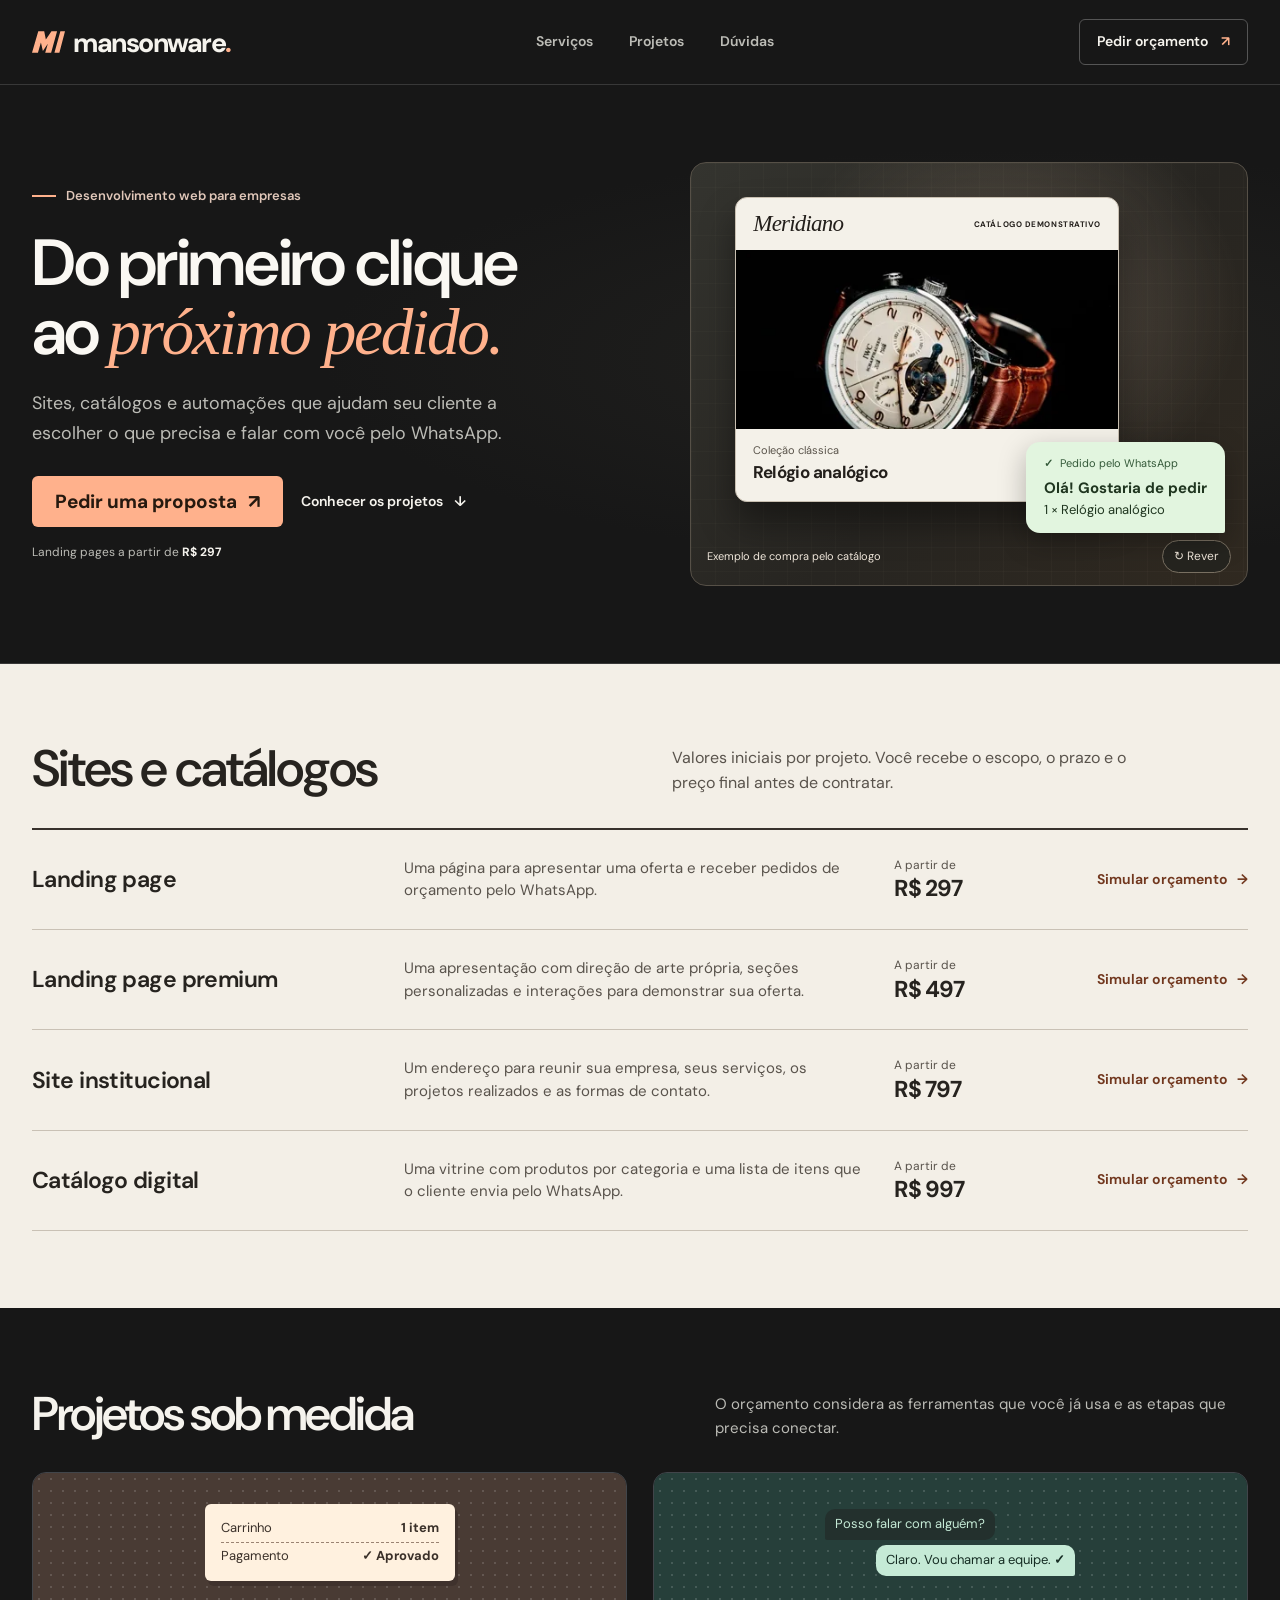
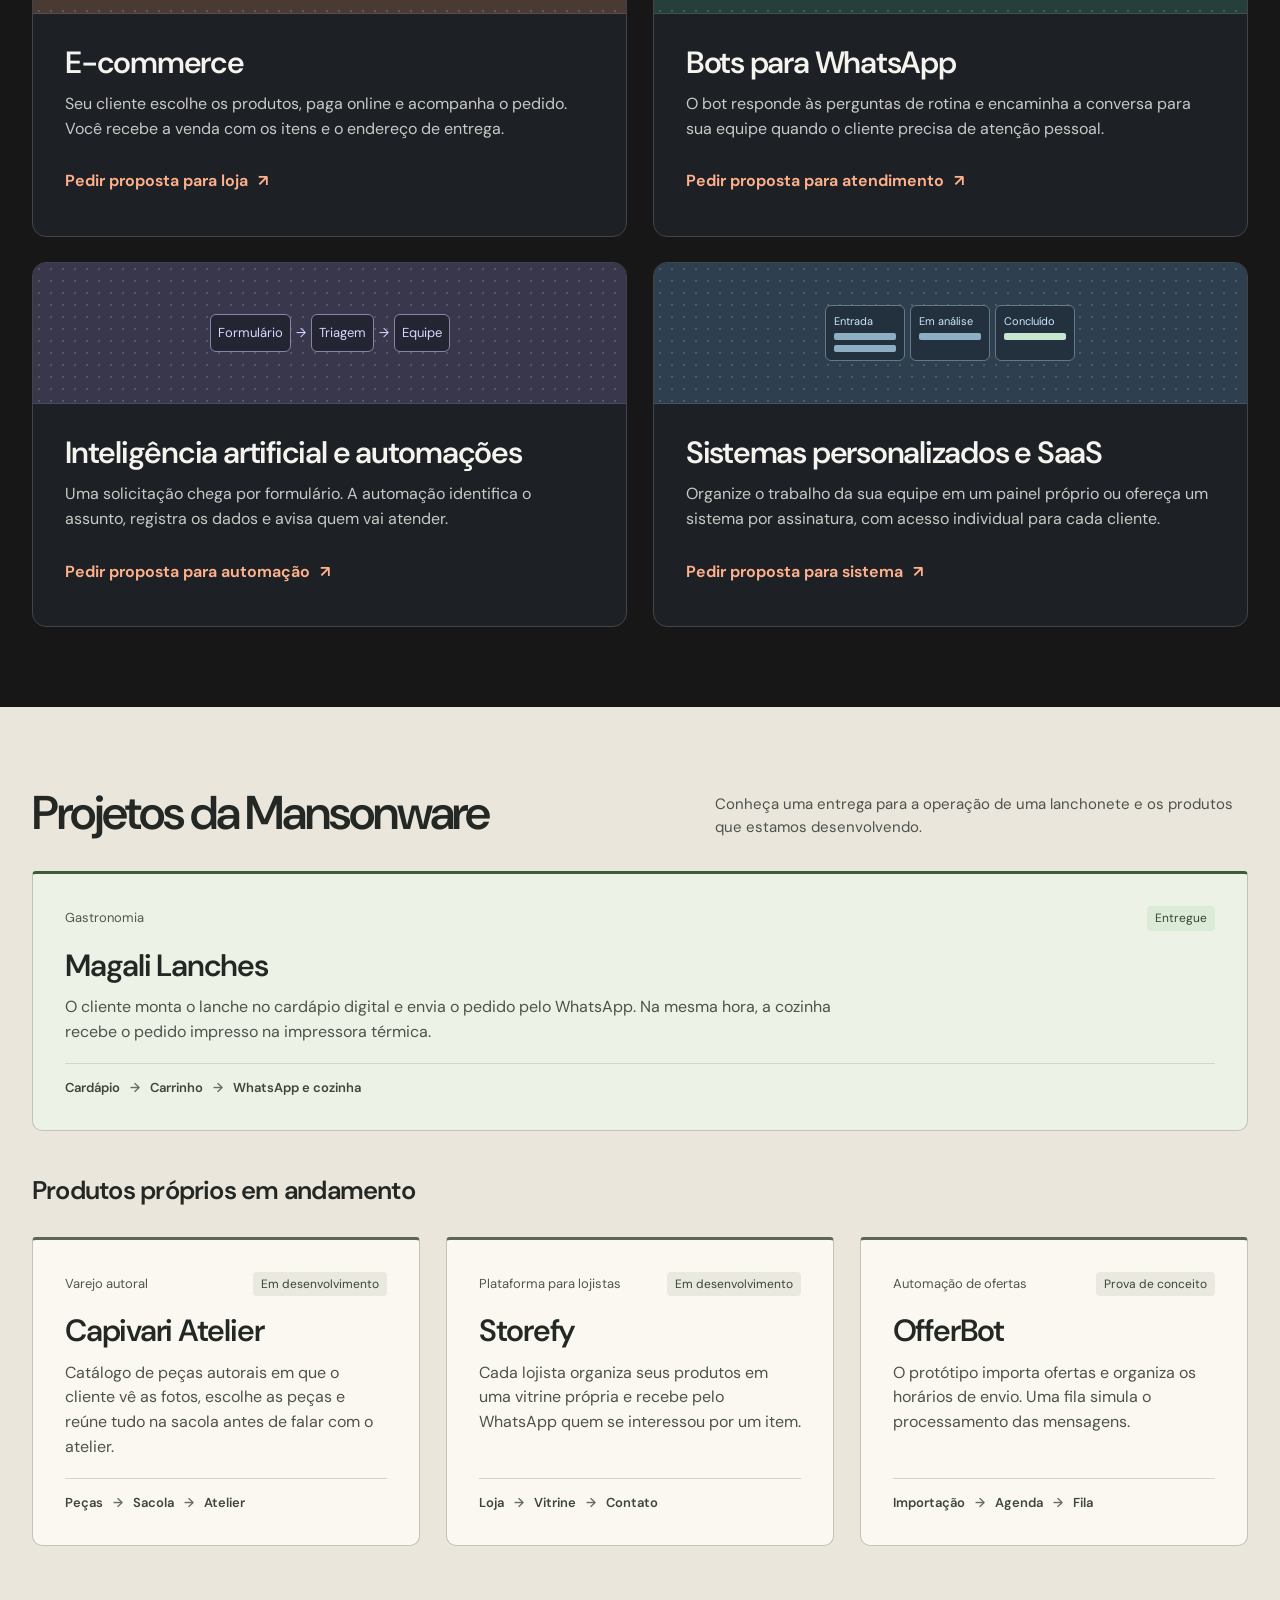
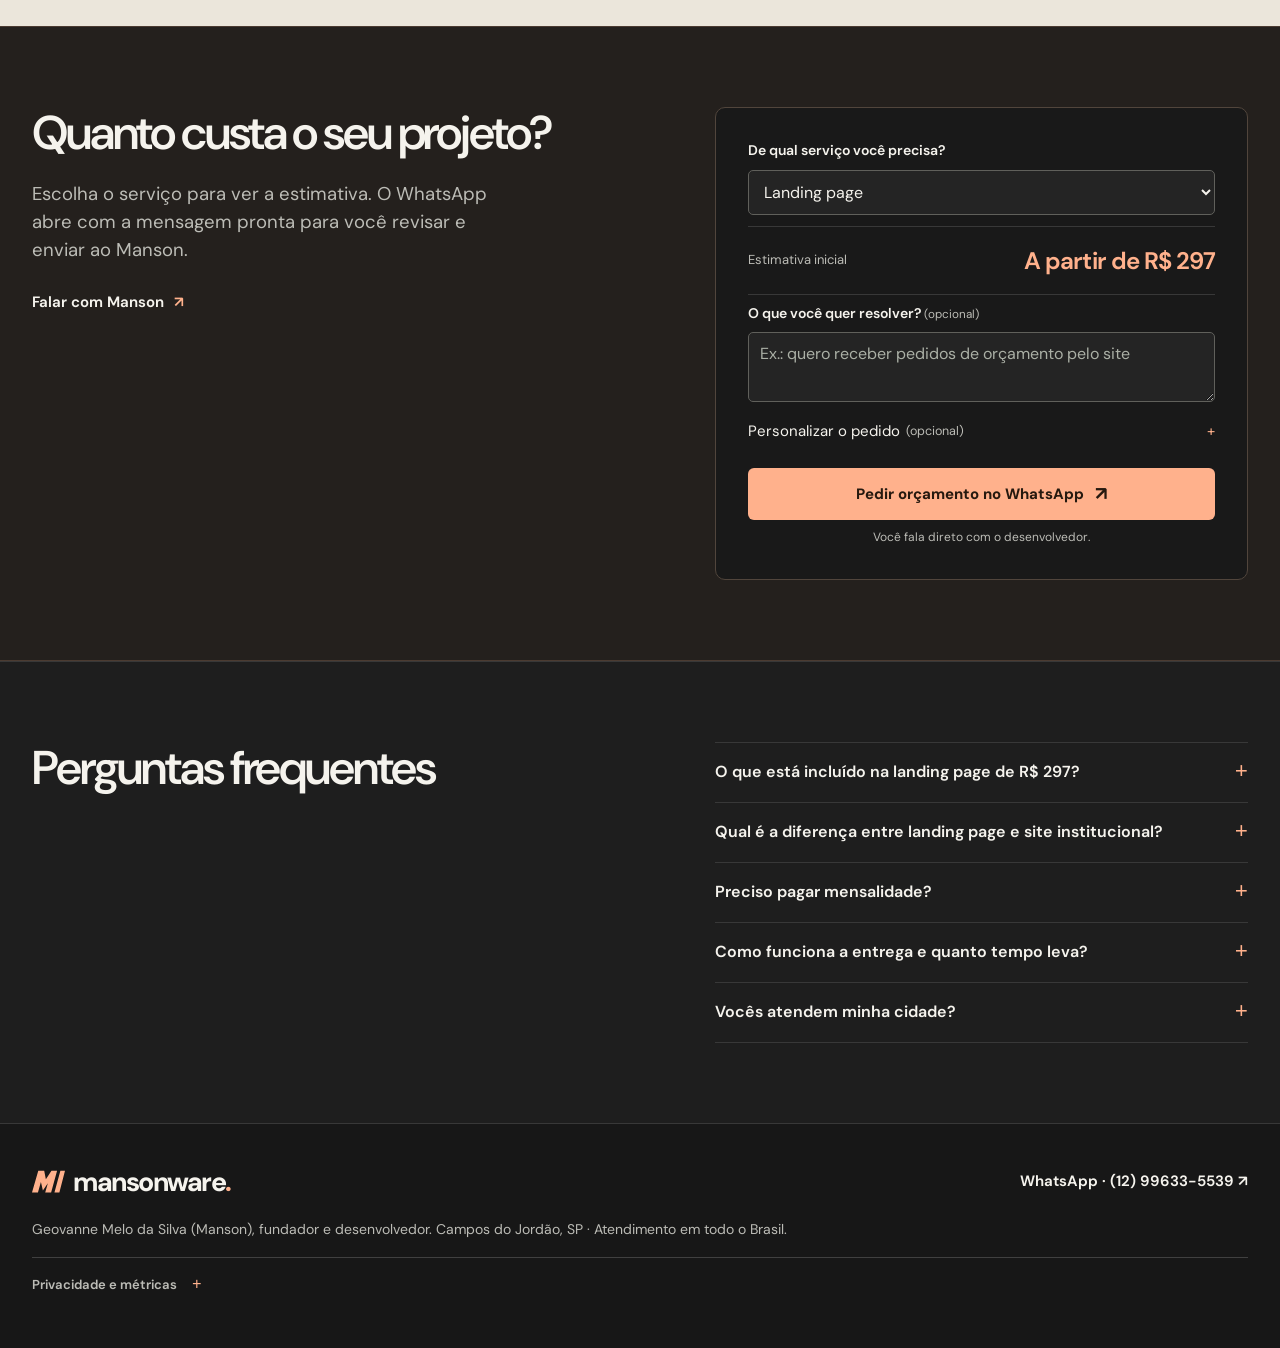
==== commit 584c5913: "Aplica as condições aprovadas do cardápio e o fluxo real da Magali" ====
--- a/comercial/index.html
+++ b/comercial/index.html
@@ -128,7 +128,6 @@
                   src="./media/forno.webp"
                   width="820"
                   height="547"
-                  loading="lazy"
                   alt="Pizza margherita"
                 />
               </div>
@@ -168,7 +167,9 @@
           <article class="wrap food-offer" aria-labelledby="food-title">
             <header>
               <h2 id="food-title">Cardápio digital para lanchonete</h2>
-              <p id="food-price">R$ 690 de implantação + R$ 99/mês</p>
+              <p id="food-price">
+                <span>R$ 690 de implantação</span> <span>+ R$ 99/mês</span>
+              </p>
               <a class="btn primary" data-service="cardapio" href="#orcamento"
                 >Quero o cardápio <span aria-hidden="true">↗</span></a
               >
@@ -181,9 +182,12 @@
                 <li>Pedido enviado organizado para o seu WhatsApp</li>
               </ul>
               <h3>A mensalidade cobre</h3>
-              <p>CONFIRMAR: o que os R$ 99 cobrem</p>
+              <p>
+                Cardápio no ar, alterações de produtos e preços quando você
+                pedir e suporte pelo WhatsApp. Mínimo de 3 meses.
+              </p>
               <h3>Extra</h3>
-              <p>Impressão automática do pedido na cozinha, orçada à parte.</p>
+              <p>Impressão automática do pedido na cozinha, sob consulta.</p>
             </div>
           </article>
         </div>
@@ -264,7 +268,7 @@
             </div>
           </div>
         </div>
-        <div id="sob-medida" class="wrap section">
+        <div id="sob-medida" class="wrap section" data-geral>
           <header class="section-head">
             <h2>Projetos sob medida</h2>
             <p>
@@ -369,16 +373,18 @@
               <header><span>Gastronomia</span><small>Entregue</small></header>
               <h3>Magali Lanches</h3>
               <p>
-                O cliente monta o lanche no cardápio digital e envia o carrinho
-                pelo WhatsApp. A cozinha recebe o mesmo pedido impresso na
-                impressora térmica.
+                O cliente monta o lanche no cardápio digital e envia o pedido
+                pelo WhatsApp. Na mesma hora, a cozinha recebe o pedido impresso
+                na impressora térmica.
               </p>
               <ol class="work-flow" aria-label="Etapas do projeto">
                 <li>Cardápio</li>
                 <li>Carrinho</li>
-                <li>WhatsApp</li>
-                <li>Impressão na cozinha<span data-lanche> (extra)</span></li>
+                <li>WhatsApp e cozinha</li>
               </ol>
+              <p data-lanche>
+                Impressão na cozinha: recurso extra para novos clientes.
+              </p>
             </article>
             <h3 class="work-subtitle">Produtos próprios em andamento</h3>
             <article class="work-card tile">
@@ -468,7 +474,7 @@
               </option>
             </select>
             <div class="estimate">
-              <span>Estimativa inicial</span
+              <span id="estimate-label">Estimativa inicial</span
               ><output id="estimate" aria-live="polite"
                 >A partir de R$ 297</output
               >
@@ -565,8 +571,9 @@
               <summary>Preciso pagar mensalidade?</summary>
               <p data-lanche>
                 Sim. O cardápio para lanchonetes tem implantação de R$ 690 e
-                mensalidade de R$ 99. CONFIRMAR: o que a mensalidade cobre, se é
-                obrigatória e se há período mínimo.
+                mensalidade de R$ 99, com mínimo de 3 meses. A mensalidade
+                mantém o cardápio no ar, inclui alterações de produtos e preços
+                quando você pedir e suporte pelo WhatsApp.
               </p>
               <p data-geral>
                 A Mansonware não exige mensalidade para criar o site. Domínio,
--- a/comercial/studio.css
+++ b/comercial/studio.css
@@ -421,9 +421,13 @@
   margin: 3px 0 9px;
   border-block: 1px solid var(--line);
 }
-.estimate span {
+.estimate > span {
   color: var(--muted);
   font-size: 13px;
+}
+.estimate output > span {
+  display: block;
+  white-space: nowrap;
 }
 .estimate output {
   font-size: clamp(18px, 2vw, 24px);
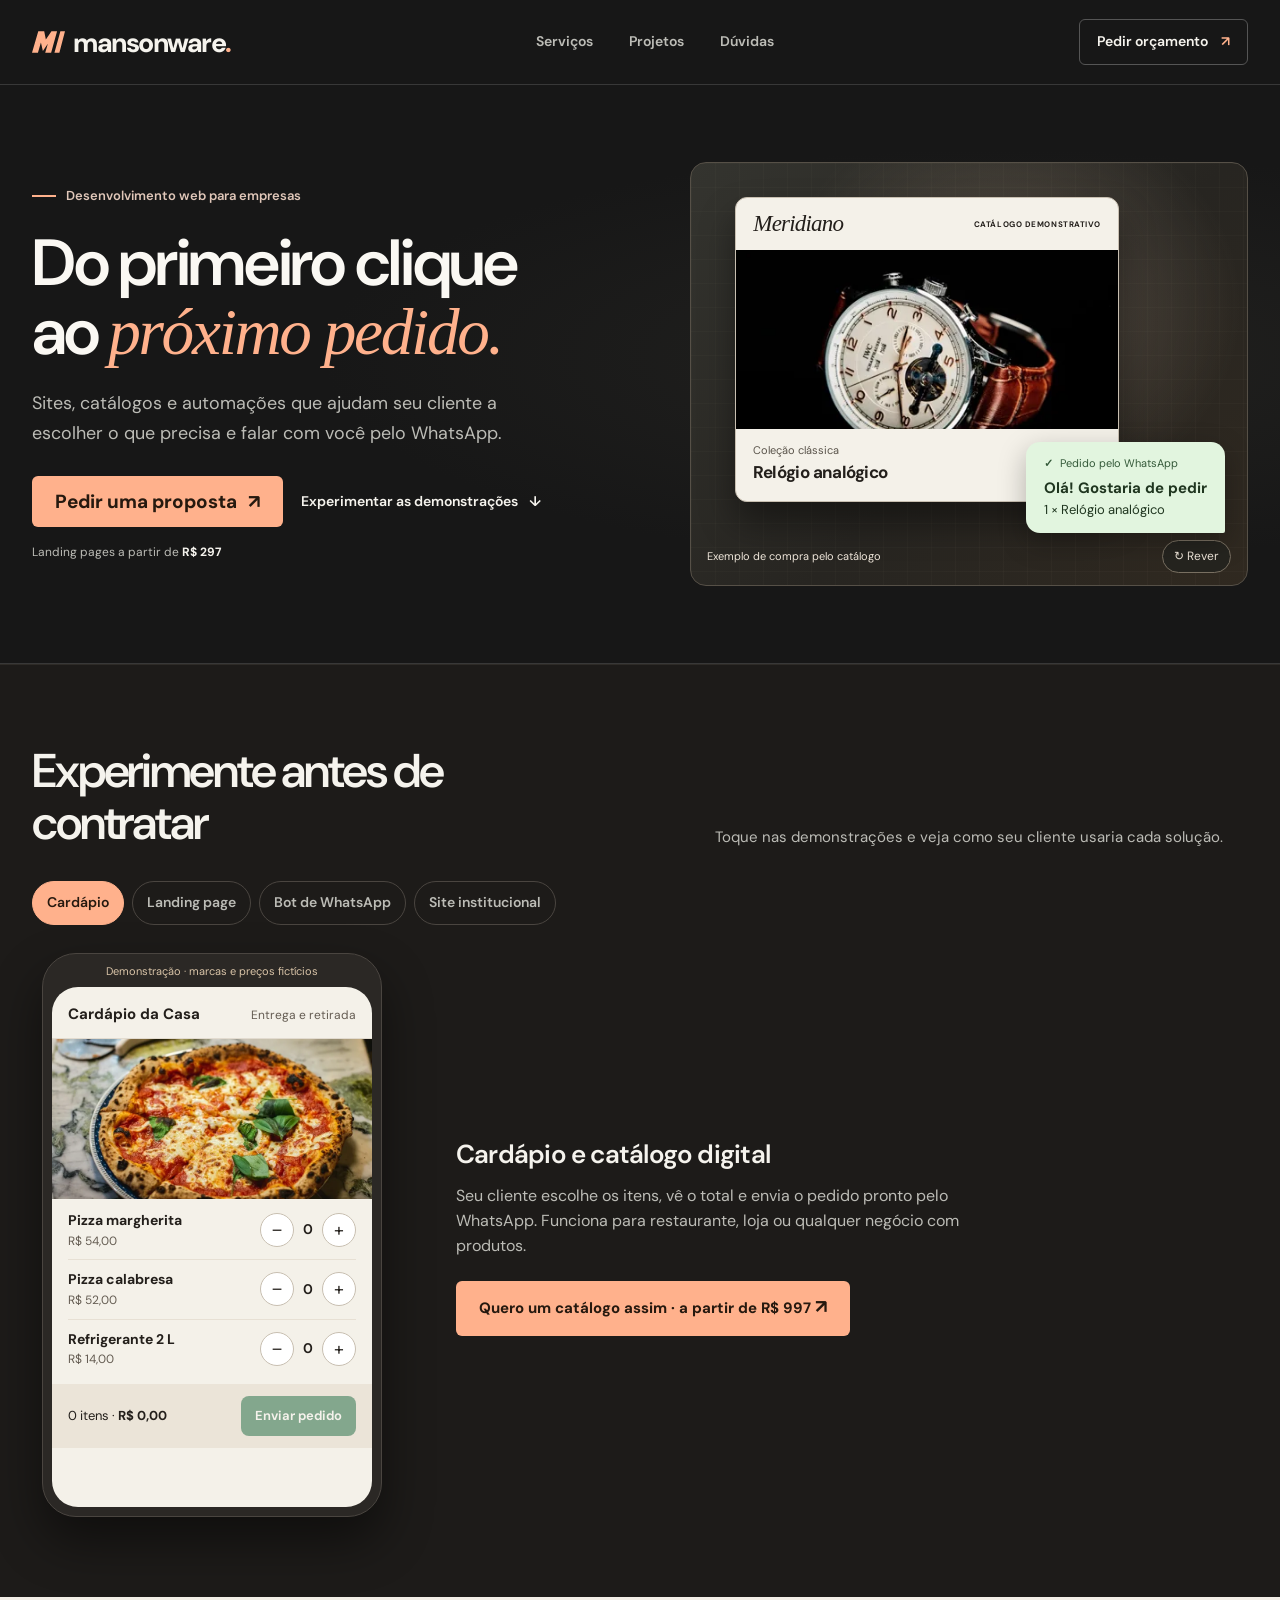
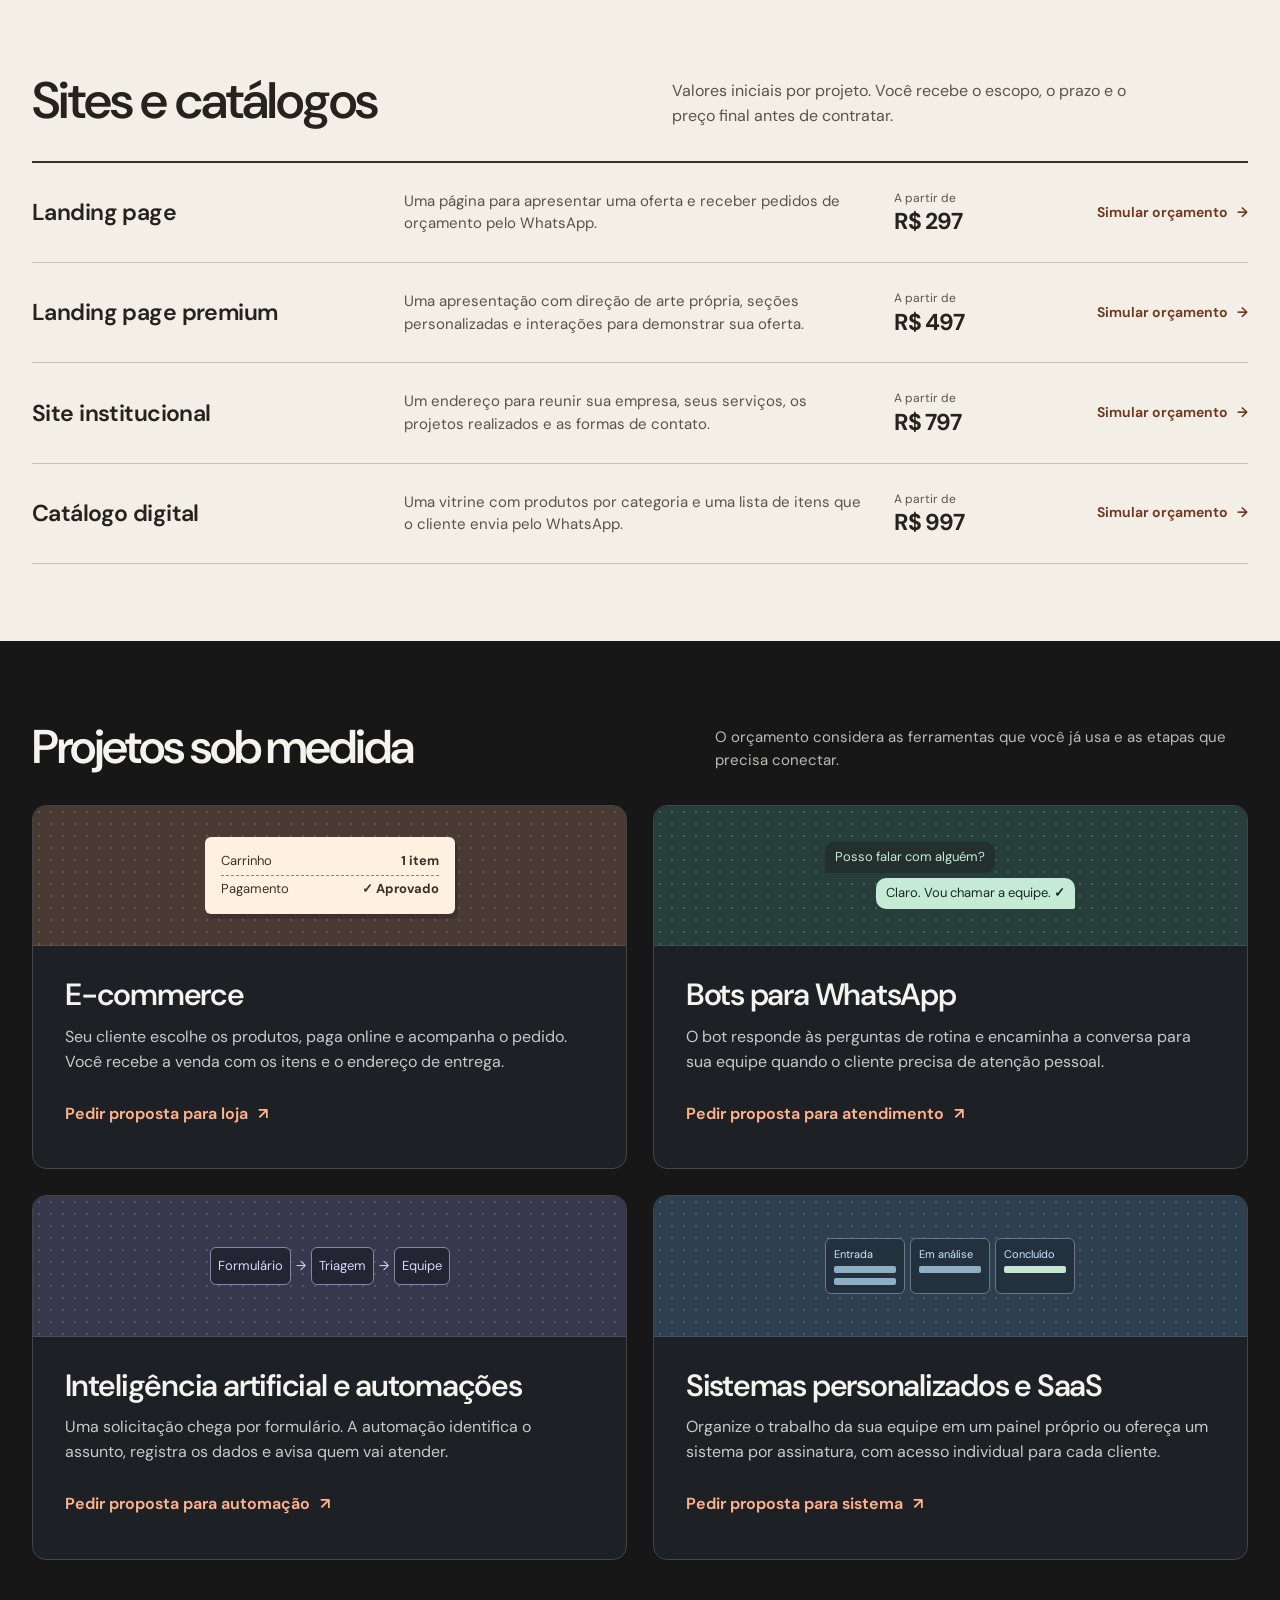
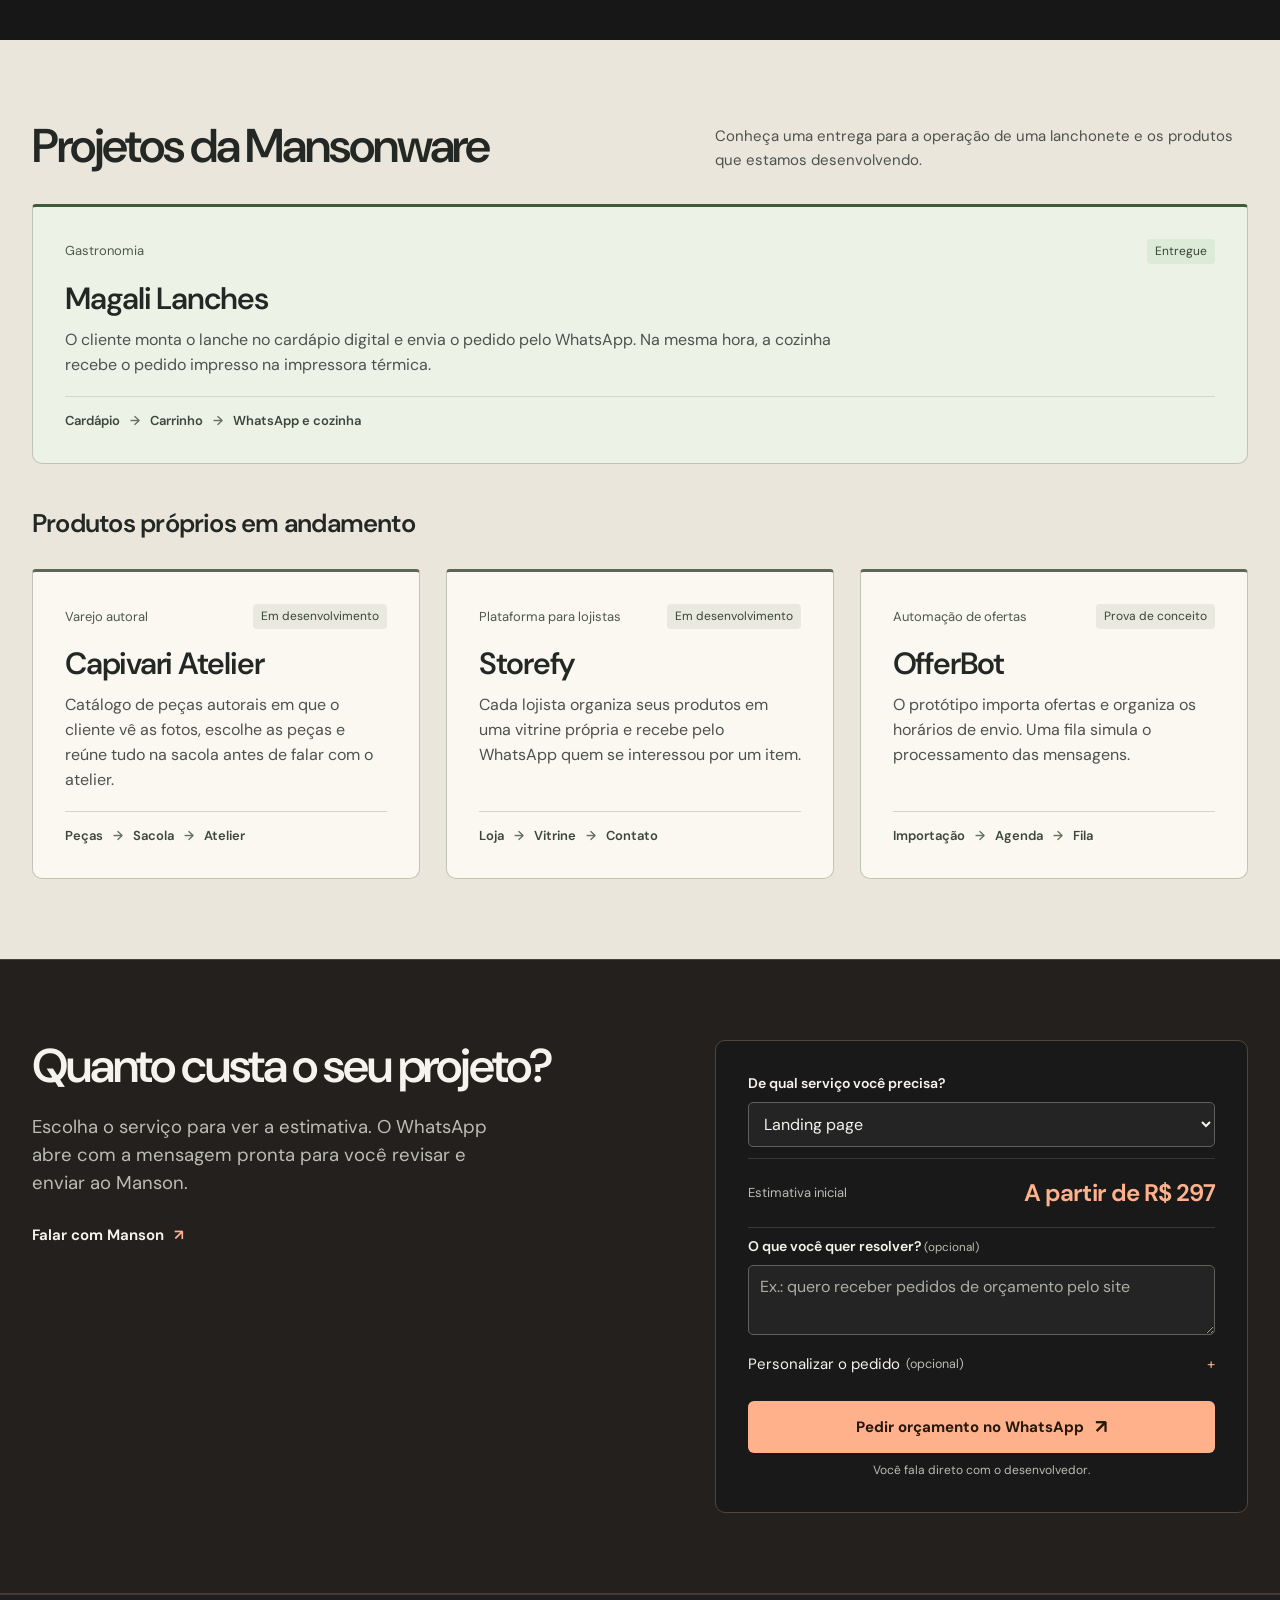
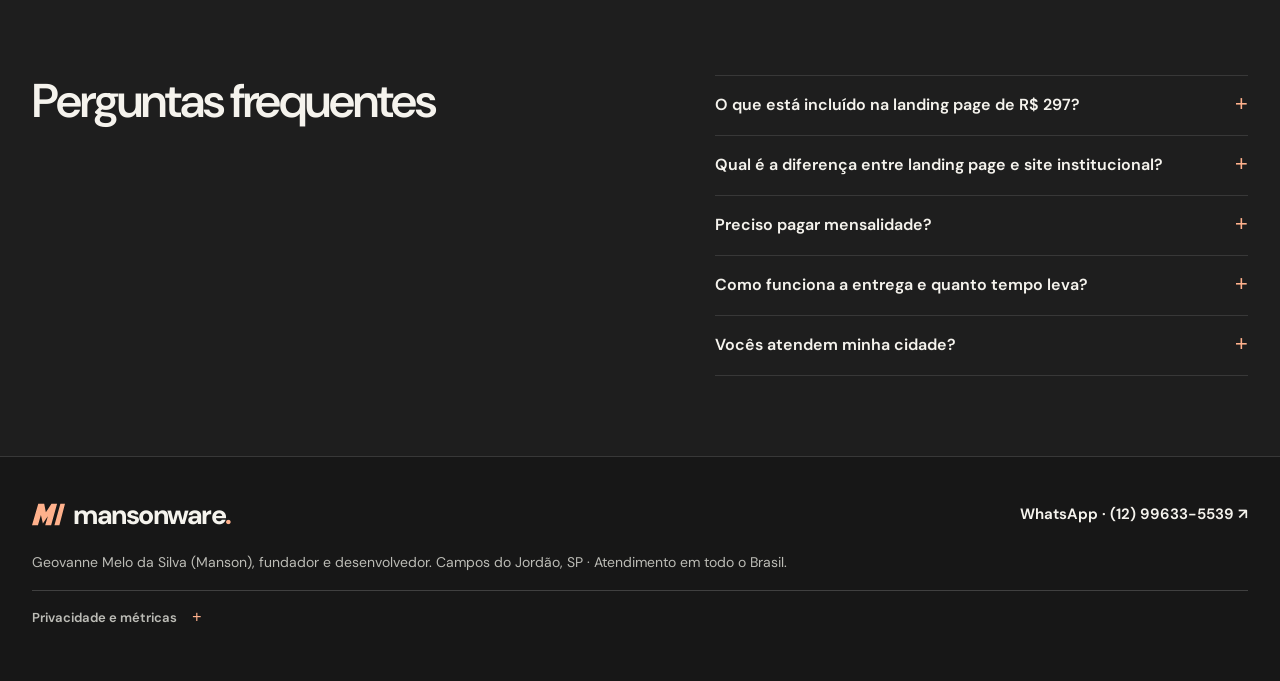
==== commit 28dc4987: "Adiciona demonstrações interativas na seção Experimente Quatro demos jogáveis em moldura de celular " ====
--- a/comercial/index.html
+++ b/comercial/index.html
@@ -40,6 +40,7 @@
     <script src="./segmento.js"></script>
     <link rel="stylesheet" href="./studio.css" />
     <script src="./studio.js" defer></script>
+    <script src="./demos.js" defer></script>
     <script type="application/ld+json">
       {
         "@context": "https://schema.org",
@@ -96,7 +97,9 @@
                 ><span data-geral>Pedir uma proposta</span
                 ><span data-lanche>Quero o cardápio</span>
                 <span aria-hidden="true">↗</span></a
-              ><a class="quiet" href="#projetos"
+              ><a class="quiet" href="#experimente" data-geral
+                >Experimentar as demonstrações <span aria-hidden="true">↓</span></a
+              ><a class="quiet" href="#projetos" data-lanche
                 >Conhecer os projetos <span aria-hidden="true">↓</span></a
               >
             </div>
@@ -160,6 +163,152 @@
               </button>
             </figcaption>
           </figure>
+        </div>
+      </section>
+      <section id="experimente" class="demo-section" aria-labelledby="demo-title">
+        <div class="wrap section">
+          <header class="section-head">
+            <h2 id="demo-title">
+              <span data-geral>Experimente antes de contratar</span
+              ><span data-lanche>Teste o cardápio como seu cliente</span>
+            </h2>
+            <p data-geral>
+              Toque nas demonstrações e veja como seu cliente usaria cada
+              solução.
+            </p>
+            <p data-lanche>
+              Adicione itens e veja o pedido que chegaria no seu WhatsApp.
+            </p>
+          </header>
+          <div class="demo-tabs" role="tablist" aria-label="Demonstrações">
+            <button type="button" role="tab" id="tab-cardapio" aria-controls="demo-cardapio" aria-selected="true">Cardápio</button
+            ><button type="button" role="tab" id="tab-landing" aria-controls="demo-landing" aria-selected="false" tabindex="-1" data-geral>Landing page</button
+            ><button type="button" role="tab" id="tab-bot" aria-controls="demo-bot" aria-selected="false" tabindex="-1" data-geral>Bot de WhatsApp</button
+            ><button type="button" role="tab" id="tab-site" aria-controls="demo-site" aria-selected="false" tabindex="-1" data-geral>Site institucional</button>
+          </div>
+
+          <div class="demo-panel" role="tabpanel" id="demo-cardapio" aria-labelledby="tab-cardapio" data-demo-name="Cardápio">
+            <div class="phone">
+              <p class="phone-note">Demonstração · marcas e preços fictícios</p>
+              <div class="phone-screen">
+                <div class="mini-top"><strong>Cardápio da Casa</strong><span>Entrega e retirada</span></div>
+                <img class="mini-photo" src="./media/forno.webp" width="820" height="547" alt="Pizza margherita" />
+                <ul class="menu-list">
+                  <li data-item="Pizza margherita" data-price="54"><span><strong>Pizza margherita</strong><small>R$ 54,00</small></span><span class="stepper"><button type="button" data-step="-1" aria-label="Remover pizza margherita">−</button><output aria-live="polite">0</output><button type="button" data-step="1" aria-label="Adicionar pizza margherita">+</button></span></li>
+                  <li data-item="Pizza calabresa" data-price="52"><span><strong>Pizza calabresa</strong><small>R$ 52,00</small></span><span class="stepper"><button type="button" data-step="-1" aria-label="Remover pizza calabresa">−</button><output aria-live="polite">0</output><button type="button" data-step="1" aria-label="Adicionar pizza calabresa">+</button></span></li>
+                  <li data-item="Refrigerante 2 L" data-price="14"><span><strong>Refrigerante 2 L</strong><small>R$ 14,00</small></span><span class="stepper"><button type="button" data-step="-1" aria-label="Remover refrigerante 2 L">−</button><output aria-live="polite">0</output><button type="button" data-step="1" aria-label="Adicionar refrigerante 2 L">+</button></span></li>
+                </ul>
+                <div class="cart-bar"><span><span id="cart-count">0 itens</span> · <strong id="cart-total">R$ 0,00</strong></span><button type="button" id="cart-send" class="mini-btn" disabled>Enviar pedido</button></div>
+                <div class="demo-bubble" id="cart-bubble" aria-live="polite" hidden></div>
+              </div>
+            </div>
+            <div class="demo-copy">
+              <h3>Cardápio e catálogo digital</h3>
+              <p>
+                Seu cliente escolhe os itens, vê o total e envia o pedido
+                pronto pelo WhatsApp. Funciona para restaurante, loja ou
+                qualquer negócio com produtos.
+              </p>
+              <a class="btn primary" href="#orcamento" data-service="catalogo" data-demo="Cardápio"
+                ><span data-geral>Quero um catálogo assim · <span class="nowrap">a partir de R$ 997</span></span
+                ><span data-lanche>Quero o cardápio · <span class="nowrap">R$ 690 + R$ 99/mês</span></span>
+                <span aria-hidden="true">↗</span></a>
+            </div>
+          </div>
+
+          <div class="demo-panel" role="tabpanel" id="demo-landing" aria-labelledby="tab-landing" data-demo-name="Landing page" hidden>
+            <div class="phone">
+              <p class="phone-note">Demonstração · marcas e preços fictícios</p>
+              <div class="phone-screen">
+                <div class="mini-top"><strong>Barbearia Navalha</strong><span>Agende em 1 minuto</span></div>
+                <img class="mini-photo" src="./media/barbearia.webp" width="820" height="547" alt="Barbeiro aparando a barba de um cliente" loading="lazy" />
+                <div class="mini-body">
+                  <p class="mini-title">Corte e barba sem espera</p>
+                  <ul class="price-list">
+                    <li><span>Corte</span><strong>R$ 40</strong></li>
+                    <li><span>Barba</span><strong>R$ 30</strong></li>
+                    <li><span>Corte + barba</span><strong>R$ 60</strong></li>
+                  </ul>
+                  <button type="button" class="mini-btn wide" id="landing-cta">Agendar pelo WhatsApp</button>
+                </div>
+                <div class="demo-bubble" id="landing-bubble" aria-live="polite" hidden></div>
+              </div>
+            </div>
+            <div class="demo-copy">
+              <h3>Landing page</h3>
+              <p>
+                Uma página direta que apresenta sua oferta e leva o visitante
+                para o WhatsApp com a mensagem pronta.
+              </p>
+              <a class="btn primary" href="#orcamento" data-service="landing" data-demo="Landing page"
+                >Quero uma landing page assim · <span class="nowrap">a partir de R$ 297</span> <span aria-hidden="true">↗</span></a>
+            </div>
+          </div>
+
+          <div class="demo-panel" role="tabpanel" id="demo-bot" aria-labelledby="tab-bot" data-demo-name="Bot de WhatsApp" hidden>
+            <div class="phone">
+              <p class="phone-note">Demonstração · marcas e preços fictícios</p>
+              <div class="phone-screen chat-screen">
+                <div class="mini-top"><strong>Barbearia Navalha</strong><span>Atendente virtual</span></div>
+                <div class="chat-log" id="chat-log" aria-live="polite">
+                  <p class="msg bot">Olá! Sou o atendente virtual da Barbearia Navalha. Como posso ajudar?</p>
+                </div>
+                <div class="chat-replies" id="chat-replies">
+                  <button type="button" data-reply="horarios">Ver horários</button>
+                  <button type="button" data-reply="precos">Preços</button>
+                  <button type="button" data-reply="pessoa">Falar com uma pessoa</button>
+                </div>
+                <button type="button" class="chat-reset" id="chat-reset">Recomeçar conversa</button>
+              </div>
+            </div>
+            <div class="demo-copy">
+              <h3>Bot para WhatsApp</h3>
+              <p>
+                O bot responde às dúvidas de rotina na hora e chama sua equipe
+                quando o cliente precisa de atenção pessoal.
+              </p>
+              <a class="btn primary" href="#orcamento" data-service="bot" data-demo="Bot de WhatsApp"
+                >Quero um bot assim · <span class="nowrap">sob consulta</span> <span aria-hidden="true">↗</span></a>
+            </div>
+          </div>
+
+          <div class="demo-panel" role="tabpanel" id="demo-site" aria-labelledby="tab-site" data-demo-name="Site institucional" hidden>
+            <div class="phone">
+              <p class="phone-note">Demonstração · marcas e preços fictícios</p>
+              <div class="phone-screen">
+                <div class="mini-top"><strong>Pousada Serra Alta</strong><span>Hospedagem na serra</span></div>
+                <img class="mini-photo" src="./media/pousada.webp" width="820" height="547" alt="Chalé de madeira entre árvores" loading="lazy" />
+                <nav class="site-nav" aria-label="Páginas da pousada">
+                  <button type="button" data-page="quartos" aria-pressed="true">Quartos</button
+                  ><button type="button" data-page="local" aria-pressed="false">Localização</button
+                  ><button type="button" data-page="contato" aria-pressed="false">Contato</button>
+                </nav>
+                <div class="mini-body site-page" data-page-panel="quartos">
+                  <ul class="price-list">
+                    <li><span>Chalé casal</span><strong>R$ 380/noite</strong></li>
+                    <li><span>Suíte família</span><strong>R$ 520/noite</strong></li>
+                  </ul>
+                </div>
+                <div class="mini-body site-page" data-page-panel="local" hidden>
+                  <p>A 5 minutos do centro, com estacionamento e café da manhã incluso.</p>
+                </div>
+                <div class="mini-body site-page" data-page-panel="contato" hidden>
+                  <button type="button" class="mini-btn wide" id="site-cta">Consultar disponibilidade</button>
+                </div>
+                <div class="demo-bubble" id="site-bubble" aria-live="polite" hidden></div>
+              </div>
+            </div>
+            <div class="demo-copy">
+              <h3>Site institucional</h3>
+              <p>
+                Um endereço completo para sua empresa: serviços, fotos,
+                localização e contato, com páginas fáceis de navegar.
+              </p>
+              <a class="btn primary" href="#orcamento" data-service="site" data-demo="Site institucional"
+                >Quero um site assim · <span class="nowrap">a partir de R$ 797</span> <span aria-hidden="true">↗</span></a>
+            </div>
+          </div>
+          <noscript><style>.demo-tabs, .demo-panel .phone button { display: none; }</style></noscript>
         </div>
       </section>
       <section id="servicos" aria-label="Serviços">
--- a/comercial/studio.css
+++ b/comercial/studio.css
@@ -1470,3 +1470,297 @@
     grid-template-columns: 1fr;
   }
 }
+
+/* Experimente: interactive demos inside a phone frame. */
+.demo-section {
+  background: #1d1b19;
+  border-top: 1px solid #2e2b27;
+}
+.demo-tabs {
+  display: grid;
+  grid-template-columns: repeat(2, minmax(0, 1fr));
+  gap: 8px;
+  margin-bottom: 28px;
+}
+.demo-tabs button {
+  border: 1px solid #4a4540;
+  border-radius: 999px;
+  background: transparent;
+  color: var(--muted);
+  padding: 10px 14px;
+  font-size: 14px;
+  font-weight: 600;
+}
+.demo-tabs [aria-selected="true"] {
+  background: var(--acid);
+  border-color: var(--acid);
+  color: #26190f;
+}
+html[data-para="lanchonete"] .demo-tabs {
+  display: none;
+}
+.demo-panel {
+  display: grid;
+  gap: 28px;
+  align-items: center;
+}
+.phone {
+  width: 100%;
+  max-width: 340px;
+  margin-inline: auto;
+  background: #2b2825;
+  border: 1px solid #4a4540;
+  border-radius: 34px;
+  padding: 0 9px 9px;
+  box-shadow: 0 24px 50px #0007;
+}
+.phone-note {
+  text-align: center;
+  font-size: 11px;
+  color: #d9c4a8;
+  padding: 9px 0 7px;
+}
+.phone-screen {
+  position: relative;
+  min-height: 520px;
+  background: #f4f1e9;
+  color: #231f1b;
+  border-radius: 26px;
+  overflow: hidden;
+  font-size: 14px;
+}
+.phone-screen :focus-visible {
+  outline-color: #956042;
+  outline-offset: 2px;
+}
+.mini-top {
+  display: flex;
+  justify-content: space-between;
+  align-items: baseline;
+  gap: 10px;
+  padding: 16px 16px 12px;
+  border-bottom: 1px solid #e2dbcf;
+}
+.mini-top strong {
+  font-size: 15px;
+}
+.mini-top span,
+.menu-list small {
+  font-size: 12px;
+  color: #645c52;
+}
+.mini-photo {
+  width: 100%;
+  height: auto;
+  aspect-ratio: 16 / 8;
+  object-fit: cover;
+}
+.menu-list,
+.price-list {
+  list-style: none;
+  margin: 0;
+  padding: 0;
+}
+.menu-list {
+  padding: 2px 16px 6px;
+}
+.menu-list li,
+.price-list li {
+  display: flex;
+  justify-content: space-between;
+  align-items: center;
+  gap: 10px;
+  padding: 9px 0;
+  border-bottom: 1px solid #e7e0d4;
+}
+.menu-list li:last-child {
+  border-bottom: 0;
+}
+.menu-list strong,
+.menu-list small {
+  display: block;
+}
+.stepper {
+  display: inline-flex;
+  align-items: center;
+  gap: 6px;
+}
+.stepper button {
+  width: 34px;
+  height: 34px;
+  border-radius: 50%;
+  border: 1px solid #c8bfb1;
+  background: #fff;
+  color: #231f1b;
+  font-size: 18px;
+  line-height: 1;
+}
+.stepper output {
+  min-width: 16px;
+  text-align: center;
+  font-weight: 650;
+}
+.cart-bar {
+  display: flex;
+  justify-content: space-between;
+  align-items: center;
+  gap: 10px;
+  padding: 12px 16px;
+  background: #ebe4d8;
+  font-size: 13px;
+}
+.mini-btn {
+  border: 0;
+  border-radius: 8px;
+  background: #1d6b43;
+  color: #fff;
+  padding: 10px 14px;
+  font-size: 13px;
+  font-weight: 650;
+}
+.mini-btn:disabled {
+  opacity: 0.5;
+  cursor: not-allowed;
+}
+.mini-btn.wide {
+  width: 100%;
+  padding: 13px;
+  font-size: 14px;
+}
+.mini-body {
+  padding: 14px 16px;
+}
+.mini-title {
+  font-size: 19px;
+  font-weight: 650;
+  letter-spacing: -0.02em;
+  margin-bottom: 6px;
+}
+.price-list {
+  margin-bottom: 14px;
+}
+.demo-bubble {
+  width: fit-content;
+  max-width: 86%;
+  margin: 6px 14px 16px auto;
+  background: #dcf3d6;
+  color: #1d3a1f;
+  border-radius: 14px 14px 2px 14px;
+  padding: 10px 14px;
+  font-size: 13.5px;
+  line-height: 1.45;
+  white-space: pre-line;
+  box-shadow: 0 6px 18px #0002;
+}
+.chat-log {
+  display: flex;
+  flex-direction: column;
+  gap: 8px;
+  height: 330px;
+  overflow-y: auto;
+  padding: 14px;
+  background: #ece5d9;
+}
+.msg {
+  max-width: 84%;
+  padding: 8px 12px;
+  border-radius: 12px;
+  font-size: 13.5px;
+  line-height: 1.45;
+  white-space: pre-line;
+}
+.msg.bot {
+  align-self: flex-start;
+  background: #fff;
+}
+.msg.user {
+  align-self: flex-end;
+  background: #d7f2cf;
+}
+.chat-replies {
+  display: flex;
+  flex-wrap: wrap;
+  gap: 8px;
+  padding: 12px 14px 4px;
+}
+.chat-replies button {
+  border: 1px solid #1d6b43;
+  border-radius: 999px;
+  background: #fff;
+  color: #1d6b43;
+  padding: 7px 12px;
+  font-size: 13px;
+  font-weight: 650;
+}
+.chat-reset {
+  border: 0;
+  background: none;
+  color: #645c52;
+  font-size: 12px;
+  text-decoration: underline;
+  padding: 8px 14px 14px;
+}
+.site-nav {
+  display: flex;
+  border-bottom: 1px solid #e2dbcf;
+}
+.site-nav button {
+  flex: 1;
+  border: 0;
+  border-bottom: 2px solid transparent;
+  background: none;
+  color: #645c52;
+  padding: 11px 4px;
+  font-size: 13px;
+  font-weight: 650;
+}
+.site-nav [aria-pressed="true"] {
+  color: #231f1b;
+  border-bottom-color: #956042;
+}
+.site-page p {
+  margin-bottom: 4px;
+}
+.demo-copy h3 {
+  font-size: 26px;
+  font-weight: 600;
+  letter-spacing: -0.03em;
+}
+.demo-copy p {
+  color: var(--muted);
+  max-width: 46ch;
+  margin: 10px 0 22px;
+}
+.demo-copy .btn {
+  display: inline-block;
+  line-height: 1.4;
+  text-align: left;
+}
+.mini-btn,
+.mini-top span {
+  white-space: nowrap;
+}
+@media (min-width: 700px) {
+  .demo-tabs {
+    display: flex;
+    flex-wrap: wrap;
+  }
+}
+@media (min-width: 900px) {
+  .demo-panel {
+    grid-template-columns: 360px minmax(0, 1fr);
+    gap: 64px;
+  }
+}
+.nowrap {
+  white-space: nowrap;
+}
+.demo-copy .btn span:not([aria-hidden]) {
+  font-size: inherit;
+  line-height: inherit;
+}
+@media (max-width: 899px) {
+  html[data-para="lanchonete"] .journey {
+    display: none;
+  }
+}
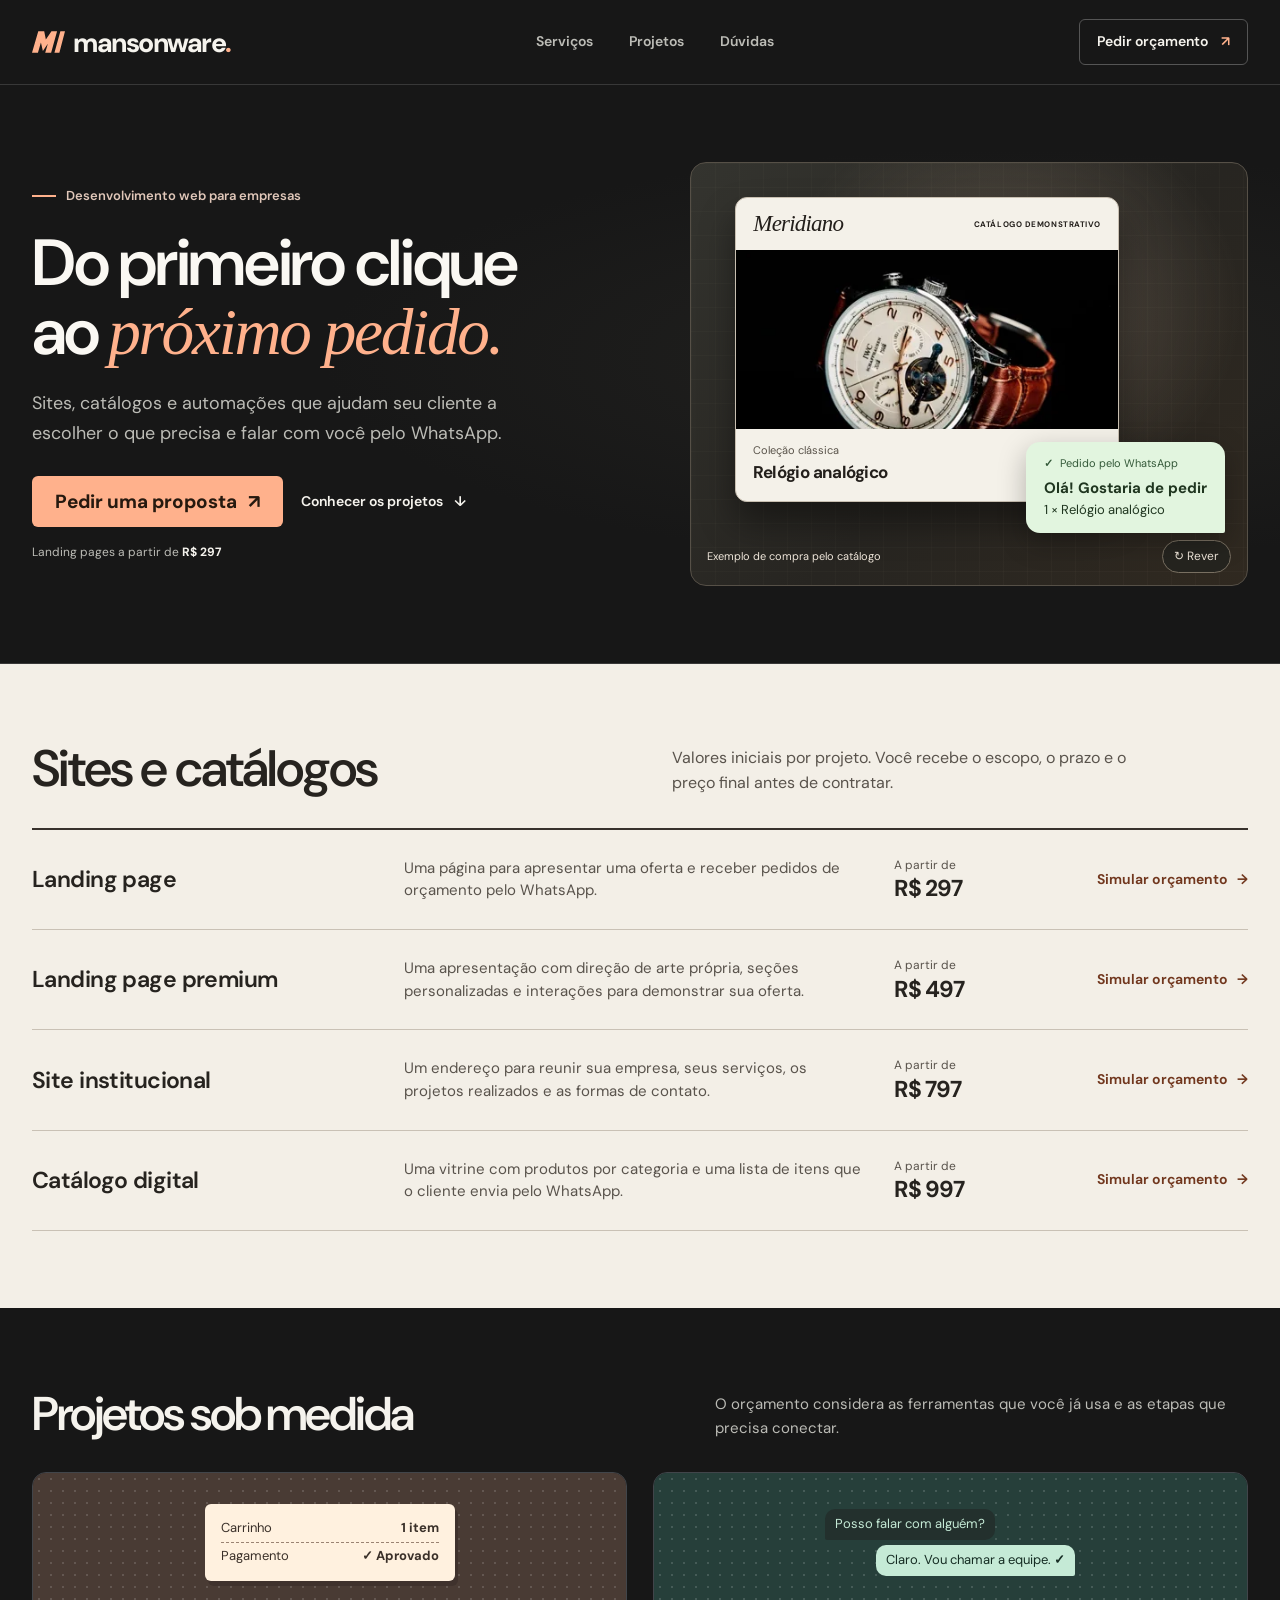
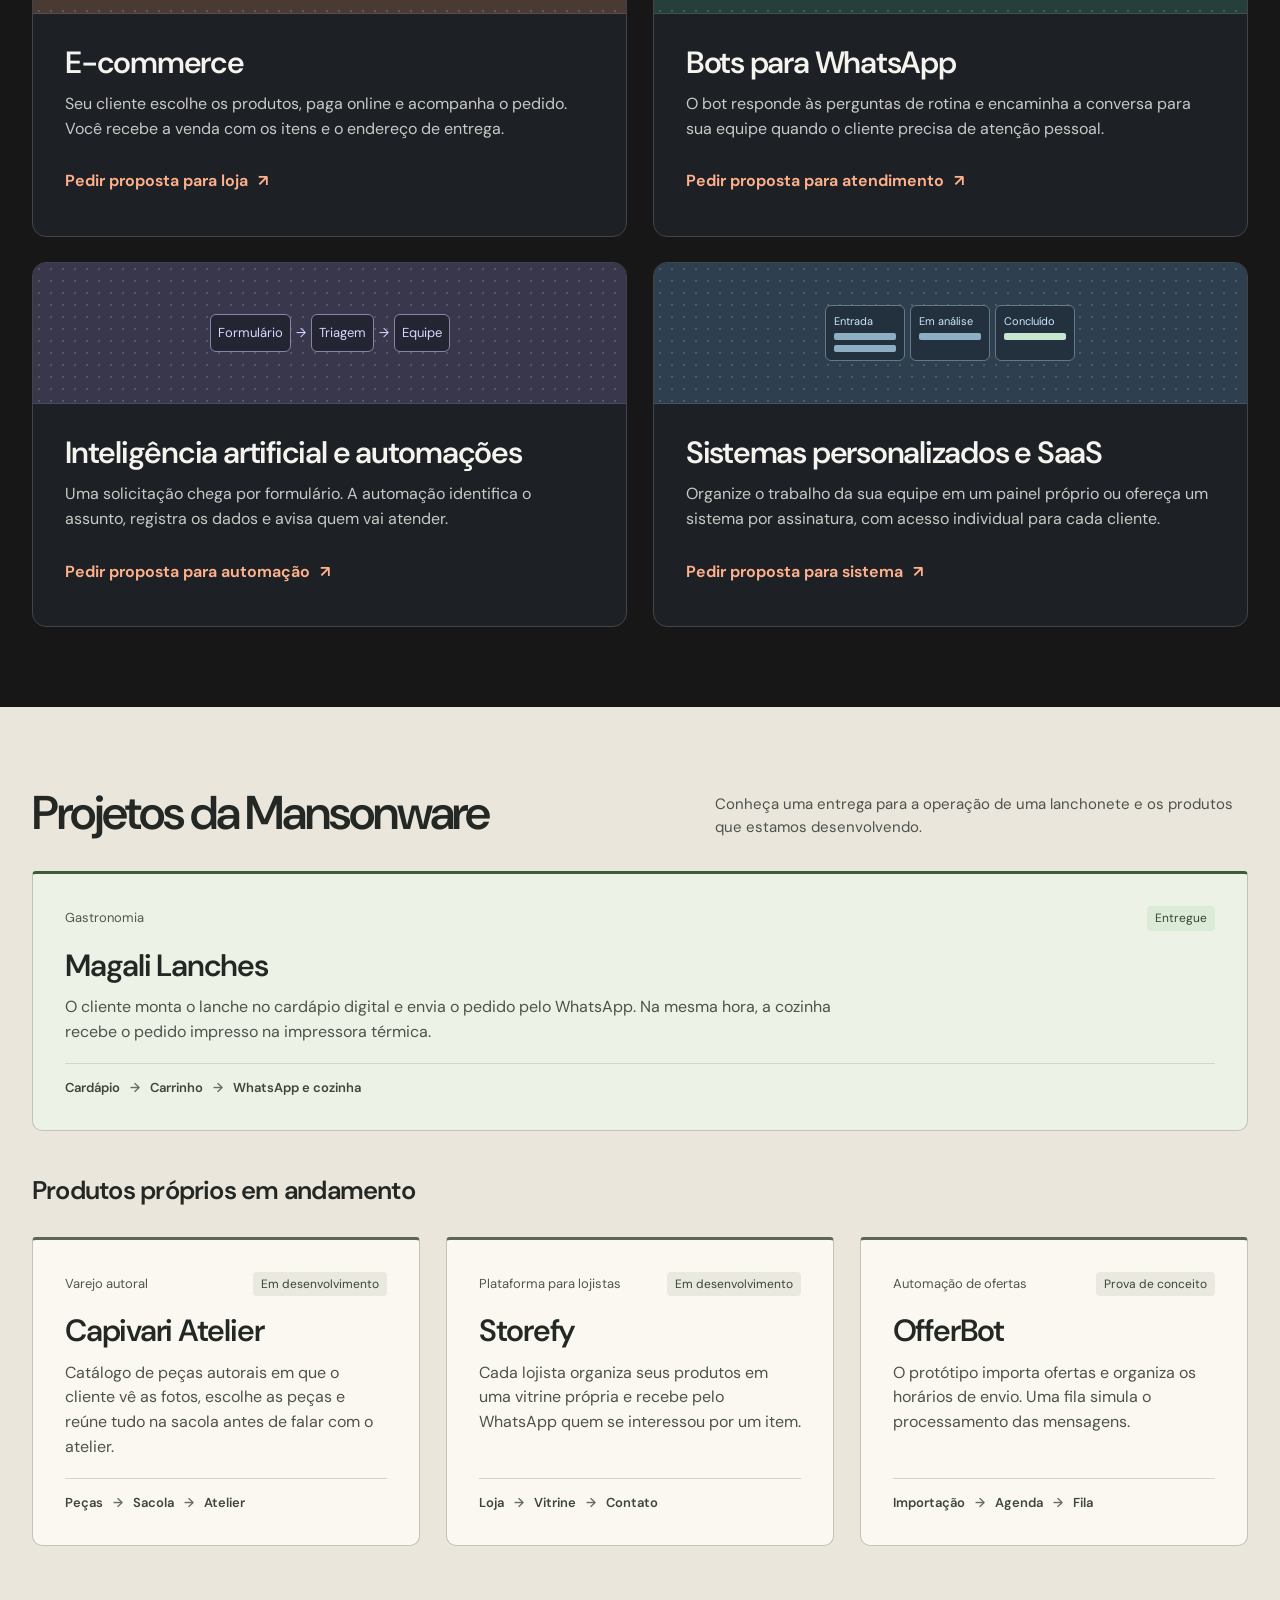
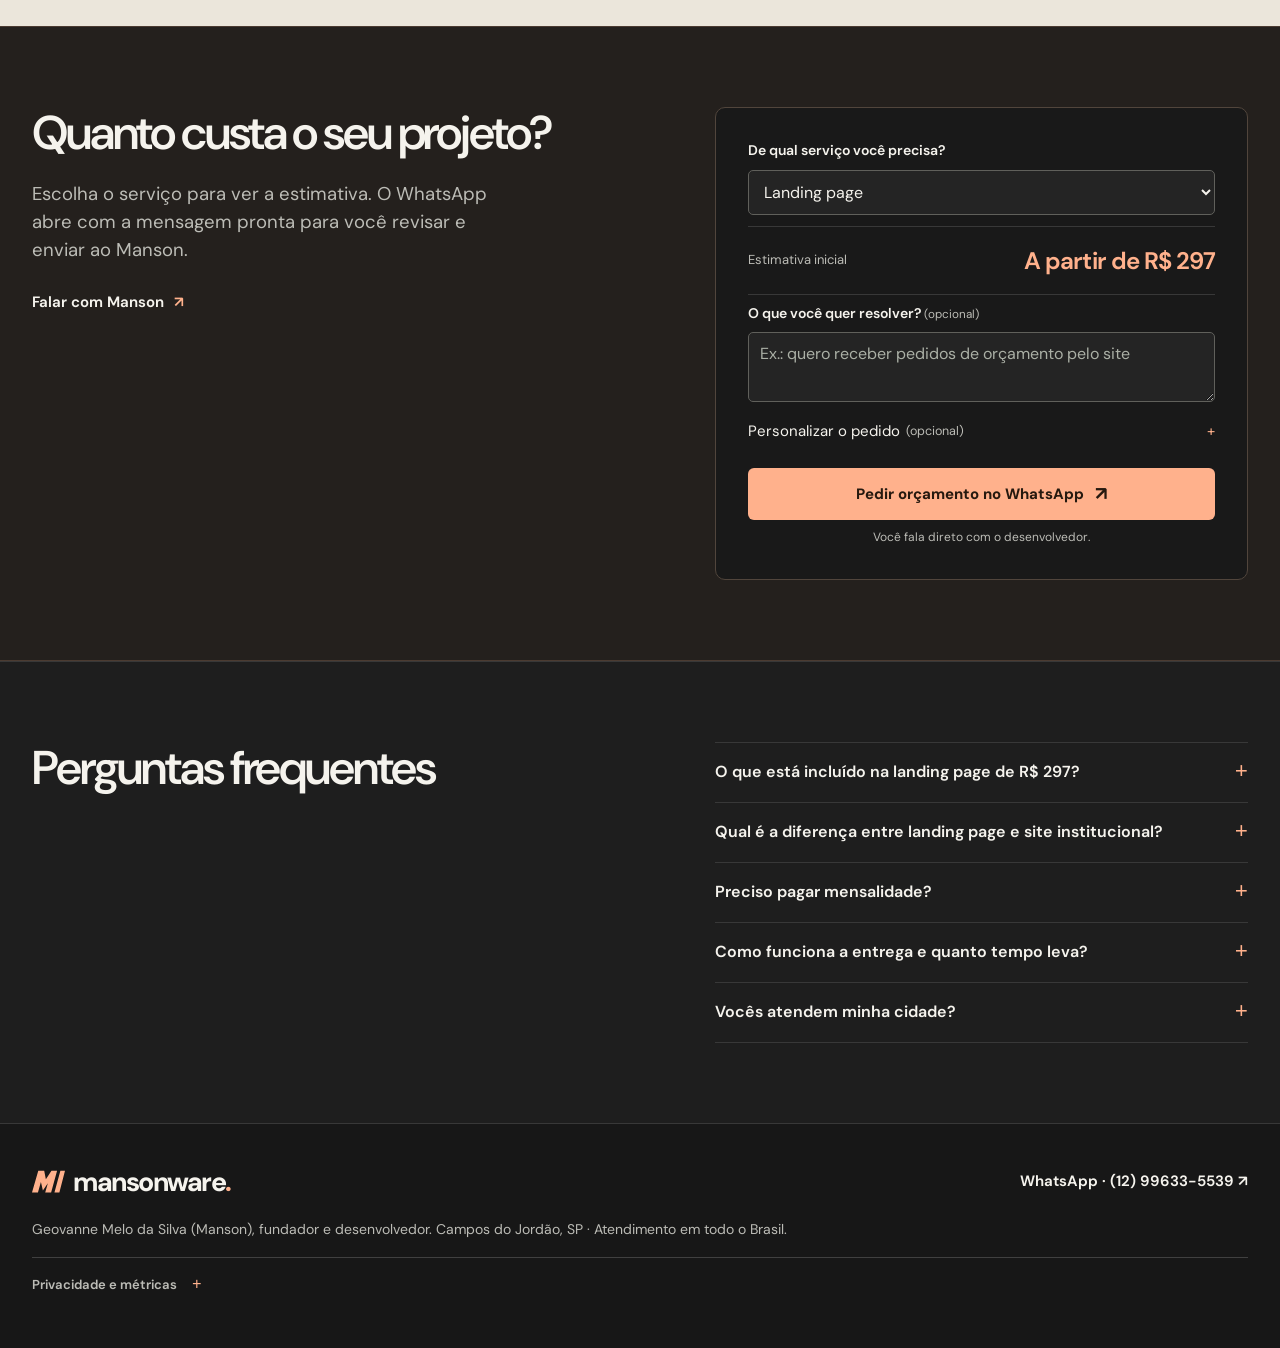
==== commit 4caad2db: "Merge pull request #10 from Mansonware/prospeccao-lanchonete Prévia de prospecção para lanchonetes e" ====
--- a/comercial/index.html
+++ b/comercial/index.html
@@ -40,7 +40,6 @@
     <script src="./segmento.js"></script>
     <link rel="stylesheet" href="./studio.css" />
     <script src="./studio.js" defer></script>
-    <script src="./demos.js" defer></script>
     <script type="application/ld+json">
       {
         "@context": "https://schema.org",
@@ -97,9 +96,7 @@
                 ><span data-geral>Pedir uma proposta</span
                 ><span data-lanche>Quero o cardápio</span>
                 <span aria-hidden="true">↗</span></a
-              ><a class="quiet" href="#experimente" data-geral
-                >Experimentar as demonstrações <span aria-hidden="true">↓</span></a
-              ><a class="quiet" href="#projetos" data-lanche
+              ><a class="quiet" href="#projetos"
                 >Conhecer os projetos <span aria-hidden="true">↓</span></a
               >
             </div>
@@ -163,152 +160,6 @@
               </button>
             </figcaption>
           </figure>
-        </div>
-      </section>
-      <section id="experimente" class="demo-section" aria-labelledby="demo-title">
-        <div class="wrap section">
-          <header class="section-head">
-            <h2 id="demo-title">
-              <span data-geral>Experimente antes de contratar</span
-              ><span data-lanche>Teste o cardápio como seu cliente</span>
-            </h2>
-            <p data-geral>
-              Toque nas demonstrações e veja como seu cliente usaria cada
-              solução.
-            </p>
-            <p data-lanche>
-              Adicione itens e veja o pedido que chegaria no seu WhatsApp.
-            </p>
-          </header>
-          <div class="demo-tabs" role="tablist" aria-label="Demonstrações">
-            <button type="button" role="tab" id="tab-cardapio" aria-controls="demo-cardapio" aria-selected="true">Cardápio</button
-            ><button type="button" role="tab" id="tab-landing" aria-controls="demo-landing" aria-selected="false" tabindex="-1" data-geral>Landing page</button
-            ><button type="button" role="tab" id="tab-bot" aria-controls="demo-bot" aria-selected="false" tabindex="-1" data-geral>Bot de WhatsApp</button
-            ><button type="button" role="tab" id="tab-site" aria-controls="demo-site" aria-selected="false" tabindex="-1" data-geral>Site institucional</button>
-          </div>
-
-          <div class="demo-panel" role="tabpanel" id="demo-cardapio" aria-labelledby="tab-cardapio" data-demo-name="Cardápio">
-            <div class="phone">
-              <p class="phone-note">Demonstração · marcas e preços fictícios</p>
-              <div class="phone-screen">
-                <div class="mini-top"><strong>Cardápio da Casa</strong><span>Entrega e retirada</span></div>
-                <img class="mini-photo" src="./media/forno.webp" width="820" height="547" alt="Pizza margherita" />
-                <ul class="menu-list">
-                  <li data-item="Pizza margherita" data-price="54"><span><strong>Pizza margherita</strong><small>R$ 54,00</small></span><span class="stepper"><button type="button" data-step="-1" aria-label="Remover pizza margherita">−</button><output aria-live="polite">0</output><button type="button" data-step="1" aria-label="Adicionar pizza margherita">+</button></span></li>
-                  <li data-item="Pizza calabresa" data-price="52"><span><strong>Pizza calabresa</strong><small>R$ 52,00</small></span><span class="stepper"><button type="button" data-step="-1" aria-label="Remover pizza calabresa">−</button><output aria-live="polite">0</output><button type="button" data-step="1" aria-label="Adicionar pizza calabresa">+</button></span></li>
-                  <li data-item="Refrigerante 2 L" data-price="14"><span><strong>Refrigerante 2 L</strong><small>R$ 14,00</small></span><span class="stepper"><button type="button" data-step="-1" aria-label="Remover refrigerante 2 L">−</button><output aria-live="polite">0</output><button type="button" data-step="1" aria-label="Adicionar refrigerante 2 L">+</button></span></li>
-                </ul>
-                <div class="cart-bar"><span><span id="cart-count">0 itens</span> · <strong id="cart-total">R$ 0,00</strong></span><button type="button" id="cart-send" class="mini-btn" disabled>Enviar pedido</button></div>
-                <div class="demo-bubble" id="cart-bubble" aria-live="polite" hidden></div>
-              </div>
-            </div>
-            <div class="demo-copy">
-              <h3>Cardápio e catálogo digital</h3>
-              <p>
-                Seu cliente escolhe os itens, vê o total e envia o pedido
-                pronto pelo WhatsApp. Funciona para restaurante, loja ou
-                qualquer negócio com produtos.
-              </p>
-              <a class="btn primary" href="#orcamento" data-service="catalogo" data-demo="Cardápio"
-                ><span data-geral>Quero um catálogo assim · <span class="nowrap">a partir de R$ 997</span></span
-                ><span data-lanche>Quero o cardápio · <span class="nowrap">R$ 690 + R$ 99/mês</span></span>
-                <span aria-hidden="true">↗</span></a>
-            </div>
-          </div>
-
-          <div class="demo-panel" role="tabpanel" id="demo-landing" aria-labelledby="tab-landing" data-demo-name="Landing page" hidden>
-            <div class="phone">
-              <p class="phone-note">Demonstração · marcas e preços fictícios</p>
-              <div class="phone-screen">
-                <div class="mini-top"><strong>Barbearia Navalha</strong><span>Agende em 1 minuto</span></div>
-                <img class="mini-photo" src="./media/barbearia.webp" width="820" height="547" alt="Barbeiro aparando a barba de um cliente" loading="lazy" />
-                <div class="mini-body">
-                  <p class="mini-title">Corte e barba sem espera</p>
-                  <ul class="price-list">
-                    <li><span>Corte</span><strong>R$ 40</strong></li>
-                    <li><span>Barba</span><strong>R$ 30</strong></li>
-                    <li><span>Corte + barba</span><strong>R$ 60</strong></li>
-                  </ul>
-                  <button type="button" class="mini-btn wide" id="landing-cta">Agendar pelo WhatsApp</button>
-                </div>
-                <div class="demo-bubble" id="landing-bubble" aria-live="polite" hidden></div>
-              </div>
-            </div>
-            <div class="demo-copy">
-              <h3>Landing page</h3>
-              <p>
-                Uma página direta que apresenta sua oferta e leva o visitante
-                para o WhatsApp com a mensagem pronta.
-              </p>
-              <a class="btn primary" href="#orcamento" data-service="landing" data-demo="Landing page"
-                >Quero uma landing page assim · <span class="nowrap">a partir de R$ 297</span> <span aria-hidden="true">↗</span></a>
-            </div>
-          </div>
-
-          <div class="demo-panel" role="tabpanel" id="demo-bot" aria-labelledby="tab-bot" data-demo-name="Bot de WhatsApp" hidden>
-            <div class="phone">
-              <p class="phone-note">Demonstração · marcas e preços fictícios</p>
-              <div class="phone-screen chat-screen">
-                <div class="mini-top"><strong>Barbearia Navalha</strong><span>Atendente virtual</span></div>
-                <div class="chat-log" id="chat-log" aria-live="polite">
-                  <p class="msg bot">Olá! Sou o atendente virtual da Barbearia Navalha. Como posso ajudar?</p>
-                </div>
-                <div class="chat-replies" id="chat-replies">
-                  <button type="button" data-reply="horarios">Ver horários</button>
-                  <button type="button" data-reply="precos">Preços</button>
-                  <button type="button" data-reply="pessoa">Falar com uma pessoa</button>
-                </div>
-                <button type="button" class="chat-reset" id="chat-reset">Recomeçar conversa</button>
-              </div>
-            </div>
-            <div class="demo-copy">
-              <h3>Bot para WhatsApp</h3>
-              <p>
-                O bot responde às dúvidas de rotina na hora e chama sua equipe
-                quando o cliente precisa de atenção pessoal.
-              </p>
-              <a class="btn primary" href="#orcamento" data-service="bot" data-demo="Bot de WhatsApp"
-                >Quero um bot assim · <span class="nowrap">sob consulta</span> <span aria-hidden="true">↗</span></a>
-            </div>
-          </div>
-
-          <div class="demo-panel" role="tabpanel" id="demo-site" aria-labelledby="tab-site" data-demo-name="Site institucional" hidden>
-            <div class="phone">
-              <p class="phone-note">Demonstração · marcas e preços fictícios</p>
-              <div class="phone-screen">
-                <div class="mini-top"><strong>Pousada Serra Alta</strong><span>Hospedagem na serra</span></div>
-                <img class="mini-photo" src="./media/pousada.webp" width="820" height="547" alt="Chalé de madeira entre árvores" loading="lazy" />
-                <nav class="site-nav" aria-label="Páginas da pousada">
-                  <button type="button" data-page="quartos" aria-pressed="true">Quartos</button
-                  ><button type="button" data-page="local" aria-pressed="false">Localização</button
-                  ><button type="button" data-page="contato" aria-pressed="false">Contato</button>
-                </nav>
-                <div class="mini-body site-page" data-page-panel="quartos">
-                  <ul class="price-list">
-                    <li><span>Chalé casal</span><strong>R$ 380/noite</strong></li>
-                    <li><span>Suíte família</span><strong>R$ 520/noite</strong></li>
-                  </ul>
-                </div>
-                <div class="mini-body site-page" data-page-panel="local" hidden>
-                  <p>A 5 minutos do centro, com estacionamento e café da manhã incluso.</p>
-                </div>
-                <div class="mini-body site-page" data-page-panel="contato" hidden>
-                  <button type="button" class="mini-btn wide" id="site-cta">Consultar disponibilidade</button>
-                </div>
-                <div class="demo-bubble" id="site-bubble" aria-live="polite" hidden></div>
-              </div>
-            </div>
-            <div class="demo-copy">
-              <h3>Site institucional</h3>
-              <p>
-                Um endereço completo para sua empresa: serviços, fotos,
-                localização e contato, com páginas fáceis de navegar.
-              </p>
-              <a class="btn primary" href="#orcamento" data-service="site" data-demo="Site institucional"
-                >Quero um site assim · <span class="nowrap">a partir de R$ 797</span> <span aria-hidden="true">↗</span></a>
-            </div>
-          </div>
-          <noscript><style>.demo-tabs, .demo-panel .phone button { display: none; }</style></noscript>
         </div>
       </section>
       <section id="servicos" aria-label="Serviços">
--- a/comercial/studio.css
+++ b/comercial/studio.css
@@ -1470,297 +1470,3 @@
     grid-template-columns: 1fr;
   }
 }
-
-/* Experimente: interactive demos inside a phone frame. */
-.demo-section {
-  background: #1d1b19;
-  border-top: 1px solid #2e2b27;
-}
-.demo-tabs {
-  display: grid;
-  grid-template-columns: repeat(2, minmax(0, 1fr));
-  gap: 8px;
-  margin-bottom: 28px;
-}
-.demo-tabs button {
-  border: 1px solid #4a4540;
-  border-radius: 999px;
-  background: transparent;
-  color: var(--muted);
-  padding: 10px 14px;
-  font-size: 14px;
-  font-weight: 600;
-}
-.demo-tabs [aria-selected="true"] {
-  background: var(--acid);
-  border-color: var(--acid);
-  color: #26190f;
-}
-html[data-para="lanchonete"] .demo-tabs {
-  display: none;
-}
-.demo-panel {
-  display: grid;
-  gap: 28px;
-  align-items: center;
-}
-.phone {
-  width: 100%;
-  max-width: 340px;
-  margin-inline: auto;
-  background: #2b2825;
-  border: 1px solid #4a4540;
-  border-radius: 34px;
-  padding: 0 9px 9px;
-  box-shadow: 0 24px 50px #0007;
-}
-.phone-note {
-  text-align: center;
-  font-size: 11px;
-  color: #d9c4a8;
-  padding: 9px 0 7px;
-}
-.phone-screen {
-  position: relative;
-  min-height: 520px;
-  background: #f4f1e9;
-  color: #231f1b;
-  border-radius: 26px;
-  overflow: hidden;
-  font-size: 14px;
-}
-.phone-screen :focus-visible {
-  outline-color: #956042;
-  outline-offset: 2px;
-}
-.mini-top {
-  display: flex;
-  justify-content: space-between;
-  align-items: baseline;
-  gap: 10px;
-  padding: 16px 16px 12px;
-  border-bottom: 1px solid #e2dbcf;
-}
-.mini-top strong {
-  font-size: 15px;
-}
-.mini-top span,
-.menu-list small {
-  font-size: 12px;
-  color: #645c52;
-}
-.mini-photo {
-  width: 100%;
-  height: auto;
-  aspect-ratio: 16 / 8;
-  object-fit: cover;
-}
-.menu-list,
-.price-list {
-  list-style: none;
-  margin: 0;
-  padding: 0;
-}
-.menu-list {
-  padding: 2px 16px 6px;
-}
-.menu-list li,
-.price-list li {
-  display: flex;
-  justify-content: space-between;
-  align-items: center;
-  gap: 10px;
-  padding: 9px 0;
-  border-bottom: 1px solid #e7e0d4;
-}
-.menu-list li:last-child {
-  border-bottom: 0;
-}
-.menu-list strong,
-.menu-list small {
-  display: block;
-}
-.stepper {
-  display: inline-flex;
-  align-items: center;
-  gap: 6px;
-}
-.stepper button {
-  width: 34px;
-  height: 34px;
-  border-radius: 50%;
-  border: 1px solid #c8bfb1;
-  background: #fff;
-  color: #231f1b;
-  font-size: 18px;
-  line-height: 1;
-}
-.stepper output {
-  min-width: 16px;
-  text-align: center;
-  font-weight: 650;
-}
-.cart-bar {
-  display: flex;
-  justify-content: space-between;
-  align-items: center;
-  gap: 10px;
-  padding: 12px 16px;
-  background: #ebe4d8;
-  font-size: 13px;
-}
-.mini-btn {
-  border: 0;
-  border-radius: 8px;
-  background: #1d6b43;
-  color: #fff;
-  padding: 10px 14px;
-  font-size: 13px;
-  font-weight: 650;
-}
-.mini-btn:disabled {
-  opacity: 0.5;
-  cursor: not-allowed;
-}
-.mini-btn.wide {
-  width: 100%;
-  padding: 13px;
-  font-size: 14px;
-}
-.mini-body {
-  padding: 14px 16px;
-}
-.mini-title {
-  font-size: 19px;
-  font-weight: 650;
-  letter-spacing: -0.02em;
-  margin-bottom: 6px;
-}
-.price-list {
-  margin-bottom: 14px;
-}
-.demo-bubble {
-  width: fit-content;
-  max-width: 86%;
-  margin: 6px 14px 16px auto;
-  background: #dcf3d6;
-  color: #1d3a1f;
-  border-radius: 14px 14px 2px 14px;
-  padding: 10px 14px;
-  font-size: 13.5px;
-  line-height: 1.45;
-  white-space: pre-line;
-  box-shadow: 0 6px 18px #0002;
-}
-.chat-log {
-  display: flex;
-  flex-direction: column;
-  gap: 8px;
-  height: 330px;
-  overflow-y: auto;
-  padding: 14px;
-  background: #ece5d9;
-}
-.msg {
-  max-width: 84%;
-  padding: 8px 12px;
-  border-radius: 12px;
-  font-size: 13.5px;
-  line-height: 1.45;
-  white-space: pre-line;
-}
-.msg.bot {
-  align-self: flex-start;
-  background: #fff;
-}
-.msg.user {
-  align-self: flex-end;
-  background: #d7f2cf;
-}
-.chat-replies {
-  display: flex;
-  flex-wrap: wrap;
-  gap: 8px;
-  padding: 12px 14px 4px;
-}
-.chat-replies button {
-  border: 1px solid #1d6b43;
-  border-radius: 999px;
-  background: #fff;
-  color: #1d6b43;
-  padding: 7px 12px;
-  font-size: 13px;
-  font-weight: 650;
-}
-.chat-reset {
-  border: 0;
-  background: none;
-  color: #645c52;
-  font-size: 12px;
-  text-decoration: underline;
-  padding: 8px 14px 14px;
-}
-.site-nav {
-  display: flex;
-  border-bottom: 1px solid #e2dbcf;
-}
-.site-nav button {
-  flex: 1;
-  border: 0;
-  border-bottom: 2px solid transparent;
-  background: none;
-  color: #645c52;
-  padding: 11px 4px;
-  font-size: 13px;
-  font-weight: 650;
-}
-.site-nav [aria-pressed="true"] {
-  color: #231f1b;
-  border-bottom-color: #956042;
-}
-.site-page p {
-  margin-bottom: 4px;
-}
-.demo-copy h3 {
-  font-size: 26px;
-  font-weight: 600;
-  letter-spacing: -0.03em;
-}
-.demo-copy p {
-  color: var(--muted);
-  max-width: 46ch;
-  margin: 10px 0 22px;
-}
-.demo-copy .btn {
-  display: inline-block;
-  line-height: 1.4;
-  text-align: left;
-}
-.mini-btn,
-.mini-top span {
-  white-space: nowrap;
-}
-@media (min-width: 700px) {
-  .demo-tabs {
-    display: flex;
-    flex-wrap: wrap;
-  }
-}
-@media (min-width: 900px) {
-  .demo-panel {
-    grid-template-columns: 360px minmax(0, 1fr);
-    gap: 64px;
-  }
-}
-.nowrap {
-  white-space: nowrap;
-}
-.demo-copy .btn span:not([aria-hidden]) {
-  font-size: inherit;
-  line-height: inherit;
-}
-@media (max-width: 899px) {
-  html[data-para="lanchonete"] .journey {
-    display: none;
-  }
-}
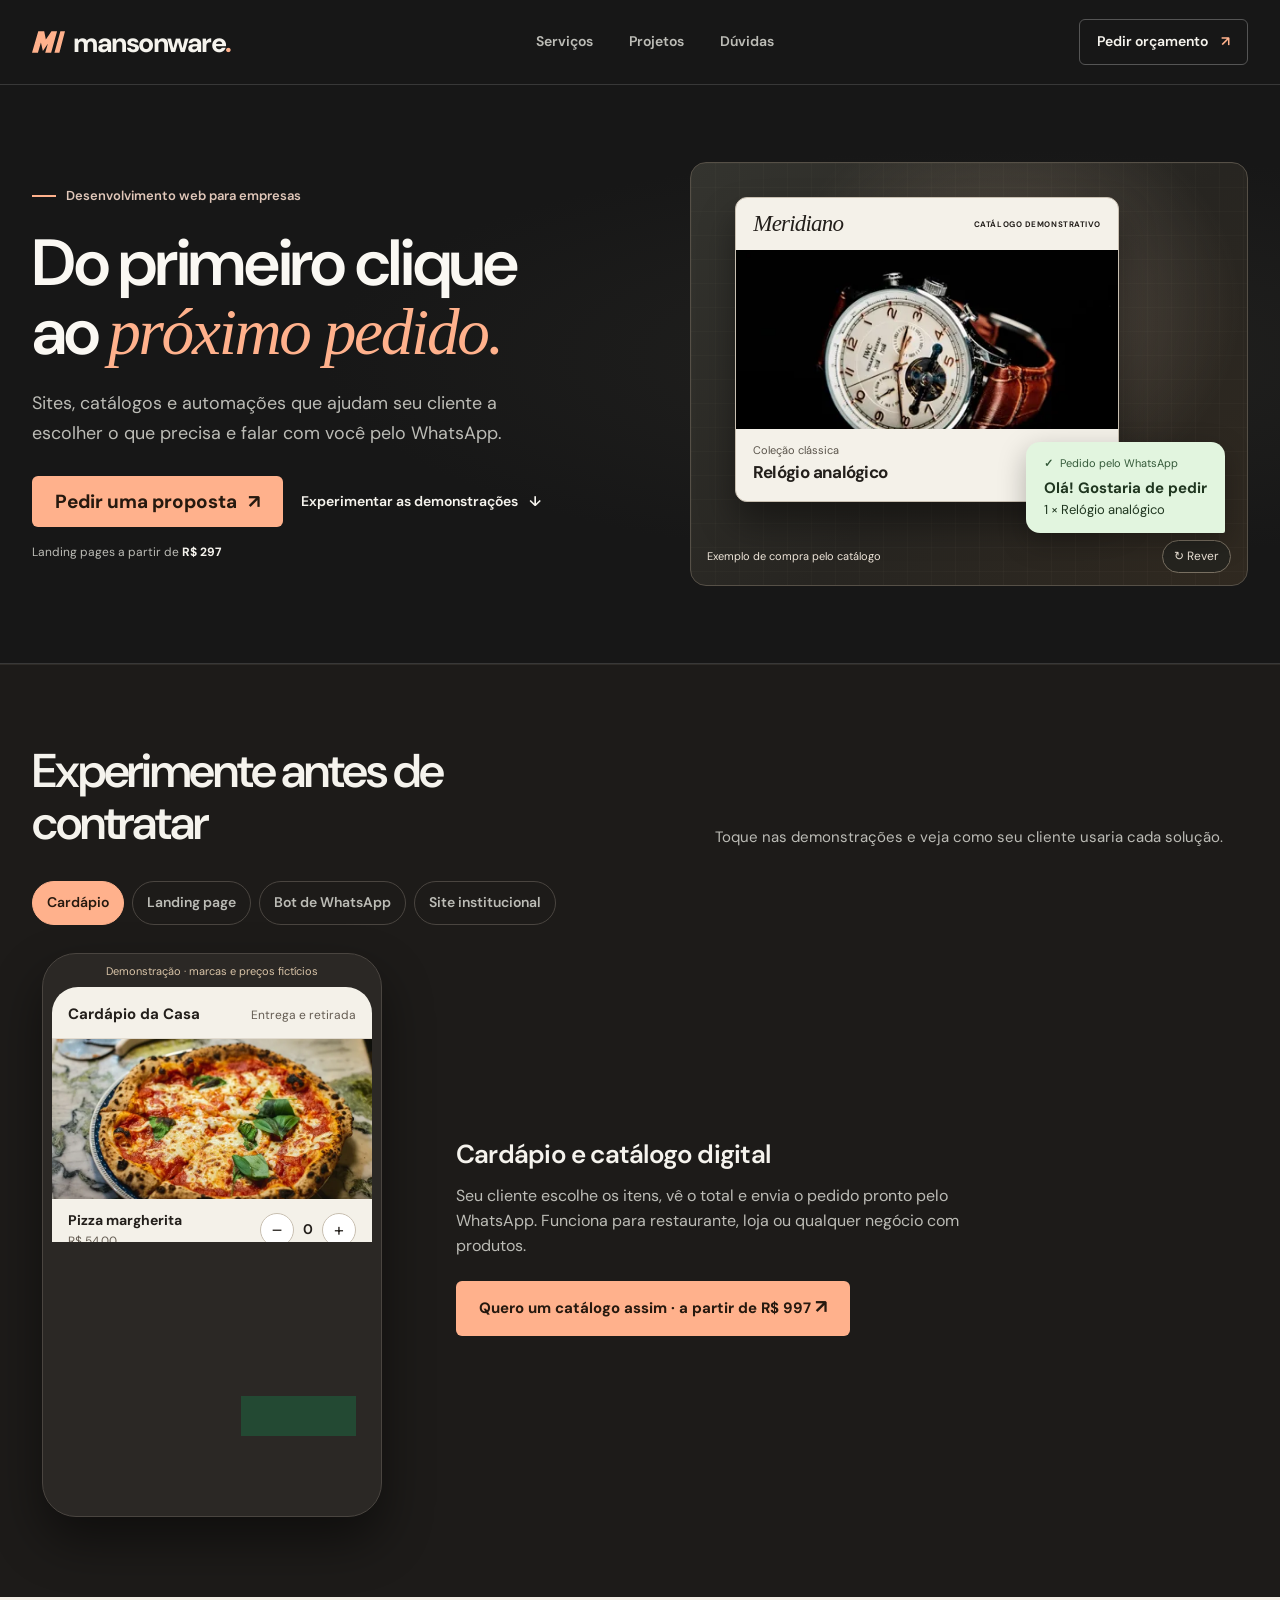
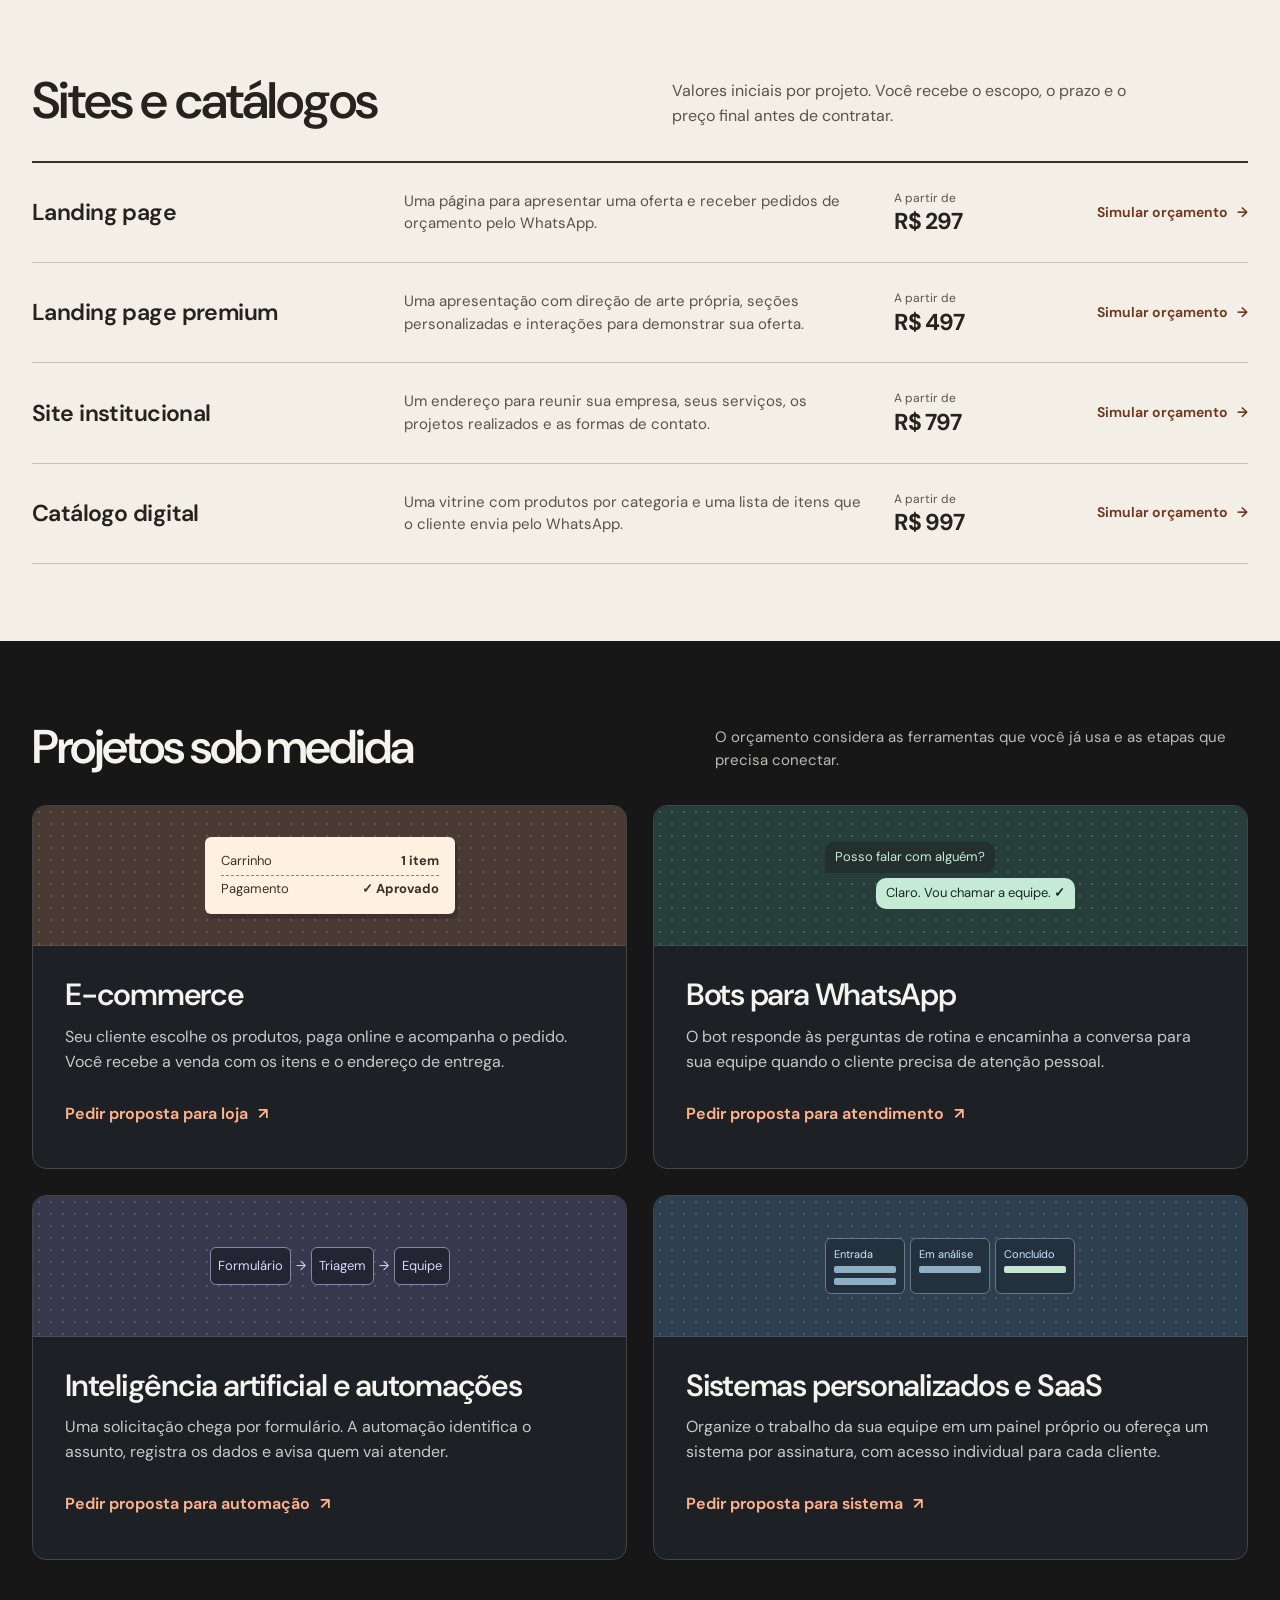
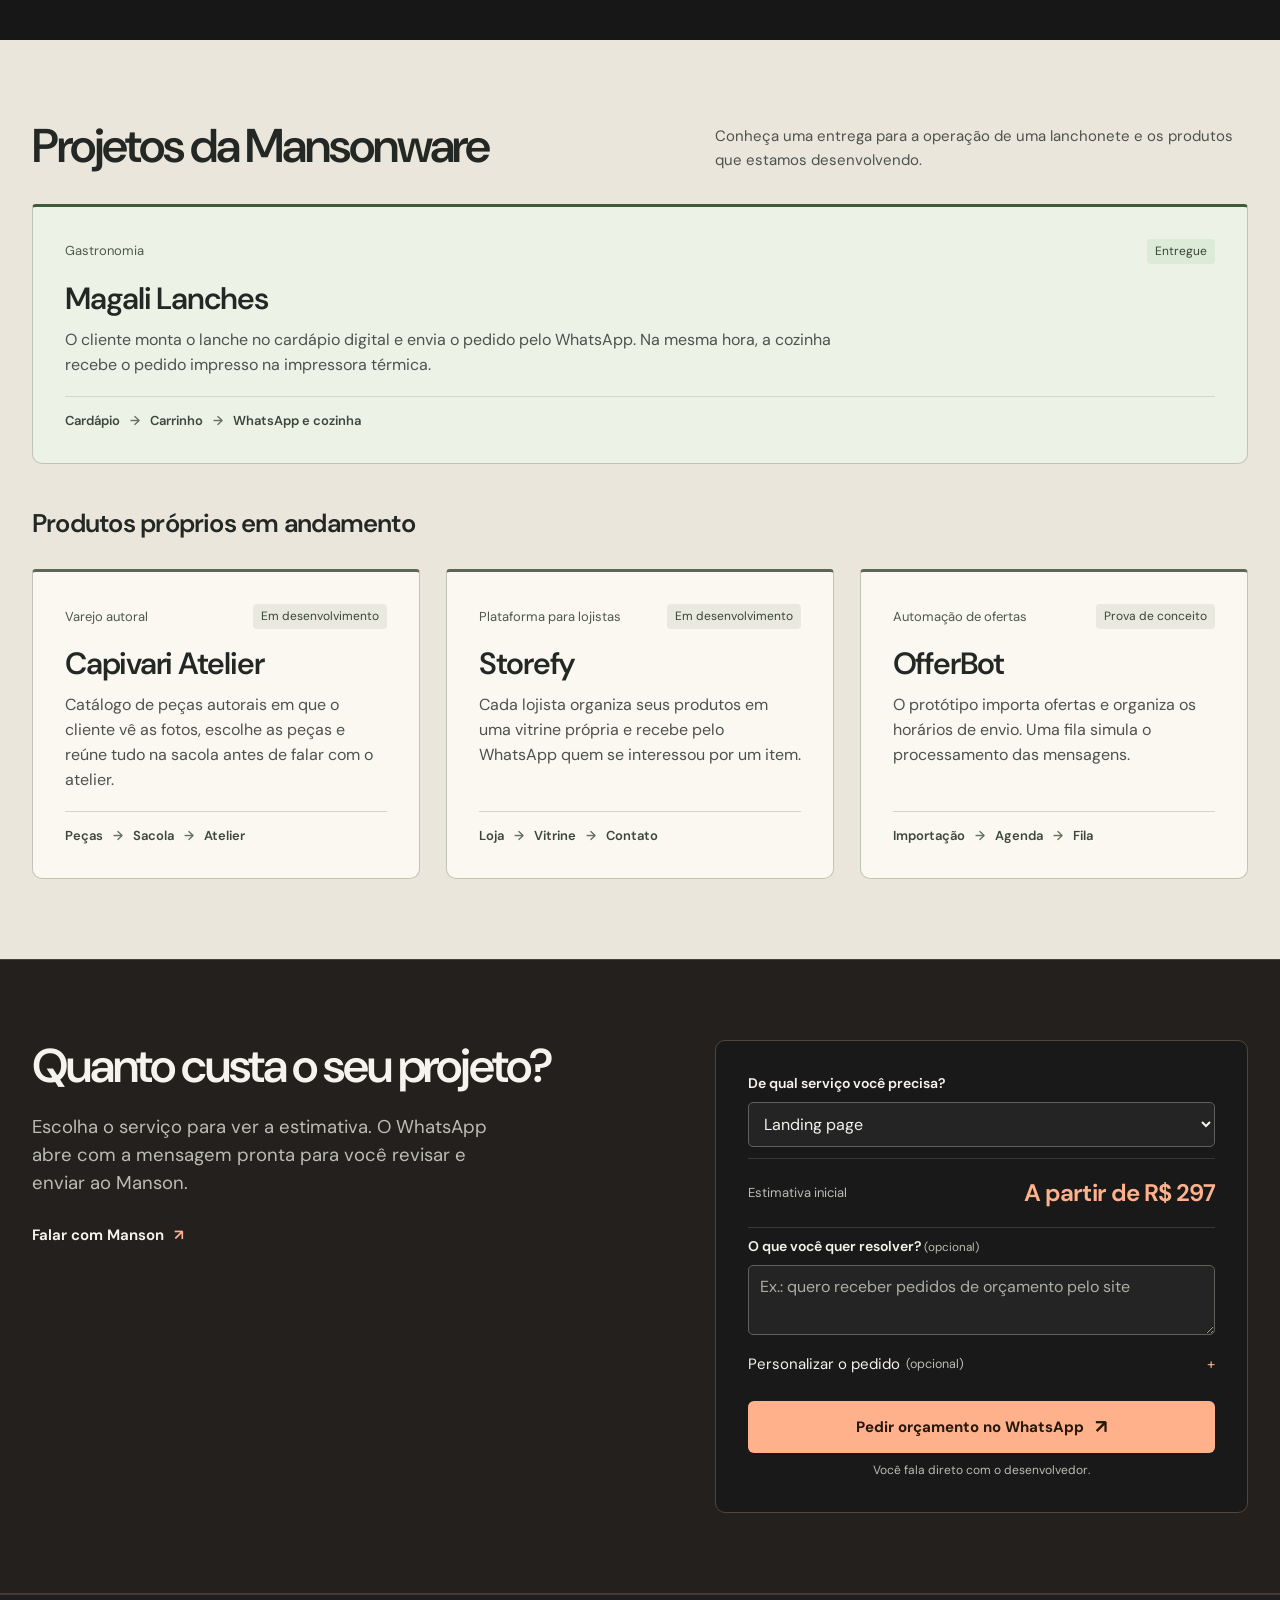
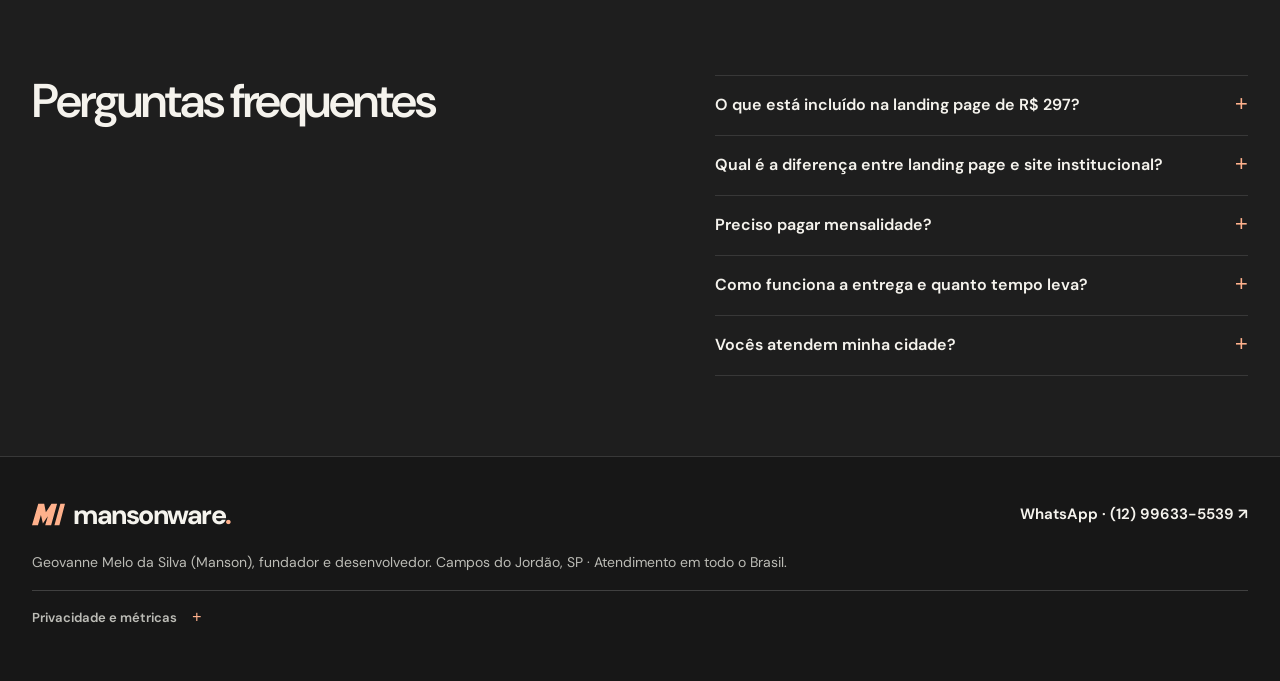
==== commit ad3eba6c: "Merge pull request #11 from Mansonware/feat/experimente Demonstrações interativas: Experimente antes" ====
--- a/comercial/index.html
+++ b/comercial/index.html
@@ -40,6 +40,7 @@
     <script src="./segmento.js"></script>
     <link rel="stylesheet" href="./studio.css" />
     <script src="./studio.js" defer></script>
+    <script src="./demos.js" defer></script>
     <script type="application/ld+json">
       {
         "@context": "https://schema.org",
@@ -96,7 +97,9 @@
                 ><span data-geral>Pedir uma proposta</span
                 ><span data-lanche>Quero o cardápio</span>
                 <span aria-hidden="true">↗</span></a
-              ><a class="quiet" href="#projetos"
+              ><a class="quiet" href="#experimente" data-geral
+                >Experimentar as demonstrações <span aria-hidden="true">↓</span></a
+              ><a class="quiet" href="#projetos" data-lanche
                 >Conhecer os projetos <span aria-hidden="true">↓</span></a
               >
             </div>
@@ -160,6 +163,152 @@
               </button>
             </figcaption>
           </figure>
+        </div>
+      </section>
+      <section id="experimente" class="demo-section" aria-labelledby="demo-title">
+        <div class="wrap section">
+          <header class="section-head">
+            <h2 id="demo-title">
+              <span data-geral>Experimente antes de contratar</span
+              ><span data-lanche>Teste o cardápio como seu cliente</span>
+            </h2>
+            <p data-geral>
+              Toque nas demonstrações e veja como seu cliente usaria cada
+              solução.
+            </p>
+            <p data-lanche>
+              Adicione itens e veja o pedido que chegaria no seu WhatsApp.
+            </p>
+          </header>
+          <div class="demo-tabs" role="tablist" aria-label="Demonstrações">
+            <button type="button" role="tab" id="tab-cardapio" aria-controls="demo-cardapio" aria-selected="true">Cardápio</button
+            ><button type="button" role="tab" id="tab-landing" aria-controls="demo-landing" aria-selected="false" tabindex="-1" data-geral>Landing page</button
+            ><button type="button" role="tab" id="tab-bot" aria-controls="demo-bot" aria-selected="false" tabindex="-1" data-geral>Bot de WhatsApp</button
+            ><button type="button" role="tab" id="tab-site" aria-controls="demo-site" aria-selected="false" tabindex="-1" data-geral>Site institucional</button>
+          </div>
+
+          <div class="demo-panel" role="tabpanel" id="demo-cardapio" aria-labelledby="tab-cardapio" data-demo-name="Cardápio">
+            <div class="phone">
+              <p class="phone-note">Demonstração · marcas e preços fictícios</p>
+              <div class="phone-screen">
+                <div class="mini-top"><strong>Cardápio da Casa</strong><span>Entrega e retirada</span></div>
+                <img class="mini-photo" src="./media/forno.webp" width="820" height="547" alt="Pizza margherita" />
+                <ul class="menu-list">
+                  <li data-item="Pizza margherita" data-price="54"><span><strong>Pizza margherita</strong><small>R$ 54,00</small></span><span class="stepper"><button type="button" data-step="-1" aria-label="Remover pizza margherita">−</button><output aria-live="polite">0</output><button type="button" data-step="1" aria-label="Adicionar pizza margherita">+</button></span></li>
+                  <li data-item="Pizza calabresa" data-price="52"><span><strong>Pizza calabresa</strong><small>R$ 52,00</small></span><span class="stepper"><button type="button" data-step="-1" aria-label="Remover pizza calabresa">−</button><output aria-live="polite">0</output><button type="button" data-step="1" aria-label="Adicionar pizza calabresa">+</button></span></li>
+                  <li data-item="Refrigerante 2 L" data-price="14"><span><strong>Refrigerante 2 L</strong><small>R$ 14,00</small></span><span class="stepper"><button type="button" data-step="-1" aria-label="Remover refrigerante 2 L">−</button><output aria-live="polite">0</output><button type="button" data-step="1" aria-label="Adicionar refrigerante 2 L">+</button></span></li>
+                </ul>
+                <div class="cart-bar"><span><span id="cart-count">0 itens</span> · <strong id="cart-total">R$ 0,00</strong></span><button type="button" id="cart-send" class="mini-btn" disabled>Enviar pedido</button></div>
+                <div class="demo-bubble" id="cart-bubble" aria-live="polite" hidden></div>
+              </div>
+            </div>
+            <div class="demo-copy">
+              <h3>Cardápio e catálogo digital</h3>
+              <p>
+                Seu cliente escolhe os itens, vê o total e envia o pedido
+                pronto pelo WhatsApp. Funciona para restaurante, loja ou
+                qualquer negócio com produtos.
+              </p>
+              <a class="btn primary" href="#orcamento" data-service="catalogo" data-demo="Cardápio"
+                ><span data-geral>Quero um catálogo assim · <span class="nowrap">a partir de R$ 997</span></span
+                ><span data-lanche>Quero o cardápio · <span class="nowrap">R$ 690 + R$ 99/mês</span></span>
+                <span aria-hidden="true">↗</span></a>
+            </div>
+          </div>
+
+          <div class="demo-panel" role="tabpanel" id="demo-landing" aria-labelledby="tab-landing" data-demo-name="Landing page" hidden>
+            <div class="phone">
+              <p class="phone-note">Demonstração · marcas e preços fictícios</p>
+              <div class="phone-screen">
+                <div class="mini-top"><strong>Barbearia Navalha</strong><span>Agende em 1 minuto</span></div>
+                <img class="mini-photo" src="./media/barbearia.webp" width="820" height="547" alt="Barbeiro aparando a barba de um cliente" loading="lazy" />
+                <div class="mini-body">
+                  <p class="mini-title">Corte e barba sem espera</p>
+                  <ul class="price-list">
+                    <li><span>Corte</span><strong>R$ 40</strong></li>
+                    <li><span>Barba</span><strong>R$ 30</strong></li>
+                    <li><span>Corte + barba</span><strong>R$ 60</strong></li>
+                  </ul>
+                  <button type="button" class="mini-btn wide" id="landing-cta">Agendar pelo WhatsApp</button>
+                </div>
+                <div class="demo-bubble" id="landing-bubble" aria-live="polite" hidden></div>
+              </div>
+            </div>
+            <div class="demo-copy">
+              <h3>Landing page</h3>
+              <p>
+                Uma página direta que apresenta sua oferta e leva o visitante
+                para o WhatsApp com a mensagem pronta.
+              </p>
+              <a class="btn primary" href="#orcamento" data-service="landing" data-demo="Landing page"
+                >Quero uma landing page assim · <span class="nowrap">a partir de R$ 297</span> <span aria-hidden="true">↗</span></a>
+            </div>
+          </div>
+
+          <div class="demo-panel" role="tabpanel" id="demo-bot" aria-labelledby="tab-bot" data-demo-name="Bot de WhatsApp" hidden>
+            <div class="phone">
+              <p class="phone-note">Demonstração · marcas e preços fictícios</p>
+              <div class="phone-screen chat-screen">
+                <div class="mini-top"><strong>Barbearia Navalha</strong><span>Atendente virtual</span></div>
+                <div class="chat-log" id="chat-log" aria-live="polite">
+                  <p class="msg bot">Olá! Sou o atendente virtual da Barbearia Navalha. Como posso ajudar?</p>
+                </div>
+                <div class="chat-replies" id="chat-replies">
+                  <button type="button" data-reply="horarios">Ver horários</button>
+                  <button type="button" data-reply="precos">Preços</button>
+                  <button type="button" data-reply="pessoa">Falar com uma pessoa</button>
+                </div>
+                <button type="button" class="chat-reset" id="chat-reset">Recomeçar conversa</button>
+              </div>
+            </div>
+            <div class="demo-copy">
+              <h3>Bot para WhatsApp</h3>
+              <p>
+                O bot responde às dúvidas de rotina na hora e chama sua equipe
+                quando o cliente precisa de atenção pessoal.
+              </p>
+              <a class="btn primary" href="#orcamento" data-service="bot" data-demo="Bot de WhatsApp"
+                >Quero um bot assim · <span class="nowrap">sob consulta</span> <span aria-hidden="true">↗</span></a>
+            </div>
+          </div>
+
+          <div class="demo-panel" role="tabpanel" id="demo-site" aria-labelledby="tab-site" data-demo-name="Site institucional" hidden>
+            <div class="phone">
+              <p class="phone-note">Demonstração · marcas e preços fictícios</p>
+              <div class="phone-screen">
+                <div class="mini-top"><strong>Pousada Serra Alta</strong><span>Hospedagem na serra</span></div>
+                <img class="mini-photo" src="./media/pousada.webp" width="820" height="547" alt="Chalé de madeira entre árvores" loading="lazy" />
+                <nav class="site-nav" aria-label="Páginas da pousada">
+                  <button type="button" data-page="quartos" aria-pressed="true">Quartos</button
+                  ><button type="button" data-page="local" aria-pressed="false">Localização</button
+                  ><button type="button" data-page="contato" aria-pressed="false">Contato</button>
+                </nav>
+                <div class="mini-body site-page" data-page-panel="quartos">
+                  <ul class="price-list">
+                    <li><span>Chalé casal</span><strong>R$ 380/noite</strong></li>
+                    <li><span>Suíte família</span><strong>R$ 520/noite</strong></li>
+                  </ul>
+                </div>
+                <div class="mini-body site-page" data-page-panel="local" hidden>
+                  <p>A 5 minutos do centro, com estacionamento e café da manhã incluso.</p>
+                </div>
+                <div class="mini-body site-page" data-page-panel="contato" hidden>
+                  <button type="button" class="mini-btn wide" id="site-cta">Consultar disponibilidade</button>
+                </div>
+                <div class="demo-bubble" id="site-bubble" aria-live="polite" hidden></div>
+              </div>
+            </div>
+            <div class="demo-copy">
+              <h3>Site institucional</h3>
+              <p>
+                Um endereço completo para sua empresa: serviços, fotos,
+                localização e contato, com páginas fáceis de navegar.
+              </p>
+              <a class="btn primary" href="#orcamento" data-service="site" data-demo="Site institucional"
+                >Quero um site assim · <span class="nowrap">a partir de R$ 797</span> <span aria-hidden="true">↗</span></a>
+            </div>
+          </div>
+          <noscript><style>.demo-tabs, .demo-panel .phone button { display: none; }</style></noscript>
         </div>
       </section>
       <section id="servicos" aria-label="Serviços">
--- a/comercial/studio.css
+++ b/comercial/studio.css
@@ -1470,3 +1470,297 @@
     grid-template-columns: 1fr;
   }
 }
+
+/* Experimente: interactive demos inside a phone frame. */
+.demo-section {
+  background: #1d1b19;
+  border-top: 1px solid #2e2b27;
+}
+.demo-tabs {
+  display: grid;
+  grid-template-columns: repeat(2, minmax(0, 1fr));
+  gap: 8px;
+  margin-bottom: 28px;
+}
+.demo-tabs button {
+  border: 1px solid #4a4540;
+  border-radius: 999px;
+  background: transparent;
+  color: var(--muted);
+  padding: 10px 14px;
+  font-size: 14px;
+  font-weight: 600;
+}
+.demo-tabs [aria-selected="true"] {
+  background: var(--acid);
+  border-color: var(--acid);
+  color: #26190f;
+}
+html[data-para="lanchonete"] .demo-tabs {
+  display: none;
+}
+.demo-panel {
+  display: grid;
+  gap: 28px;
+  align-items: center;
+}
+.phone {
+  width: 100%;
+  max-width: 340px;
+  margin-inline: auto;
+  background: #2b2825;
+  border: 1px solid #4a4540;
+  border-radius: 34px;
+  padding: 0 9px 9px;
+  box-shadow: 0 24px 50px #0007;
+}
+.phone-note {
+  text-align: center;
+  font-size: 11px;
+  color: #d9c4a8;
+  padding: 9px 0 7px;
+}
+.phone-screen {
+  position: relative;
+  min-height: 520px;
+  background: #f4f1e9;
+  color: #231f1b;
+  border-radius: 26px;
+  overflow: hidden;
+  font-size: 14px;
+}
+.phone-screen :focus-visible {
+  outline-color: #956042;
+  outline-offset: 2px;
+}
+.mini-top {
+  display: flex;
+  justify-content: space-between;
+  align-items: baseline;
+  gap: 10px;
+  padding: 16px 16px 12px;
+  border-bottom: 1px solid #e2dbcf;
+}
+.mini-top strong {
+  font-size: 15px;
+}
+.mini-top span,
+.menu-list small {
+  font-size: 12px;
+  color: #645c52;
+}
+.mini-photo {
+  width: 100%;
+  height: auto;
+  aspect-ratio: 16 / 8;
+  object-fit: cover;
+}
+.menu-list,
+.price-list {
+  list-style: none;
+  margin: 0;
+  padding: 0;
+}
+.menu-list {
+  padding: 2px 16px 6px;
+}
+.menu-list li,
+.price-list li {
+  display: flex;
+  justify-content: space-between;
+  align-items: center;
+  gap: 10px;
+  padding: 9px 0;
+  border-bottom: 1px solid #e7e0d4;
+}
+.menu-list li:last-child {
+  border-bottom: 0;
+}
+.menu-list strong,
+.menu-list small {
+  display: block;
+}
+.stepper {
+  display: inline-flex;
+  align-items: center;
+  gap: 6px;
+}
+.stepper button {
+  width: 34px;
+  height: 34px;
+  border-radius: 50%;
+  border: 1px solid #c8bfb1;
+  background: #fff;
+  color: #231f1b;
+  font-size: 18px;
+  line-height: 1;
+}
+.stepper output {
+  min-width: 16px;
+  text-align: center;
+  font-weight: 650;
+}
+.cart-bar {
+  display: flex;
+  justify-content: space-between;
+  align-items: center;
+  gap: 10px;
+  padding: 12px 16px;
+  background: #ebe4d8;
+  font-size: 13px;
+}
+.mini-btn {
+  border: 0;
+  border-radius: 8px;
+  background: #1d6b43;
+  color: #fff;
+  padding: 10px 14px;
+  font-size: 13px;
+  font-weight: 650;
+}
+.mini-btn:disabled {
+  opacity: 0.5;
+  cursor: not-allowed;
+}
+.mini-btn.wide {
+  width: 100%;
+  padding: 13px;
+  font-size: 14px;
+}
+.mini-body {
+  padding: 14px 16px;
+}
+.mini-title {
+  font-size: 19px;
+  font-weight: 650;
+  letter-spacing: -0.02em;
+  margin-bottom: 6px;
+}
+.price-list {
+  margin-bottom: 14px;
+}
+.demo-bubble {
+  width: fit-content;
+  max-width: 86%;
+  margin: 6px 14px 16px auto;
+  background: #dcf3d6;
+  color: #1d3a1f;
+  border-radius: 14px 14px 2px 14px;
+  padding: 10px 14px;
+  font-size: 13.5px;
+  line-height: 1.45;
+  white-space: pre-line;
+  box-shadow: 0 6px 18px #0002;
+}
+.chat-log {
+  display: flex;
+  flex-direction: column;
+  gap: 8px;
+  height: 330px;
+  overflow-y: auto;
+  padding: 14px;
+  background: #ece5d9;
+}
+.msg {
+  max-width: 84%;
+  padding: 8px 12px;
+  border-radius: 12px;
+  font-size: 13.5px;
+  line-height: 1.45;
+  white-space: pre-line;
+}
+.msg.bot {
+  align-self: flex-start;
+  background: #fff;
+}
+.msg.user {
+  align-self: flex-end;
+  background: #d7f2cf;
+}
+.chat-replies {
+  display: flex;
+  flex-wrap: wrap;
+  gap: 8px;
+  padding: 12px 14px 4px;
+}
+.chat-replies button {
+  border: 1px solid #1d6b43;
+  border-radius: 999px;
+  background: #fff;
+  color: #1d6b43;
+  padding: 7px 12px;
+  font-size: 13px;
+  font-weight: 650;
+}
+.chat-reset {
+  border: 0;
+  background: none;
+  color: #645c52;
+  font-size: 12px;
+  text-decoration: underline;
+  padding: 8px 14px 14px;
+}
+.site-nav {
+  display: flex;
+  border-bottom: 1px solid #e2dbcf;
+}
+.site-nav button {
+  flex: 1;
+  border: 0;
+  border-bottom: 2px solid transparent;
+  background: none;
+  color: #645c52;
+  padding: 11px 4px;
+  font-size: 13px;
+  font-weight: 650;
+}
+.site-nav [aria-pressed="true"] {
+  color: #231f1b;
+  border-bottom-color: #956042;
+}
+.site-page p {
+  margin-bottom: 4px;
+}
+.demo-copy h3 {
+  font-size: 26px;
+  font-weight: 600;
+  letter-spacing: -0.03em;
+}
+.demo-copy p {
+  color: var(--muted);
+  max-width: 46ch;
+  margin: 10px 0 22px;
+}
+.demo-copy .btn {
+  display: inline-block;
+  line-height: 1.4;
+  text-align: left;
+}
+.mini-btn,
+.mini-top span {
+  white-space: nowrap;
+}
+@media (min-width: 700px) {
+  .demo-tabs {
+    display: flex;
+    flex-wrap: wrap;
+  }
+}
+@media (min-width: 900px) {
+  .demo-panel {
+    grid-template-columns: 360px minmax(0, 1fr);
+    gap: 64px;
+  }
+}
+.nowrap {
+  white-space: nowrap;
+}
+.demo-copy .btn span:not([aria-hidden]) {
+  font-size: inherit;
+  line-height: inherit;
+}
+@media (max-width: 899px) {
+  html[data-para="lanchonete"] .journey {
+    display: none;
+  }
+}
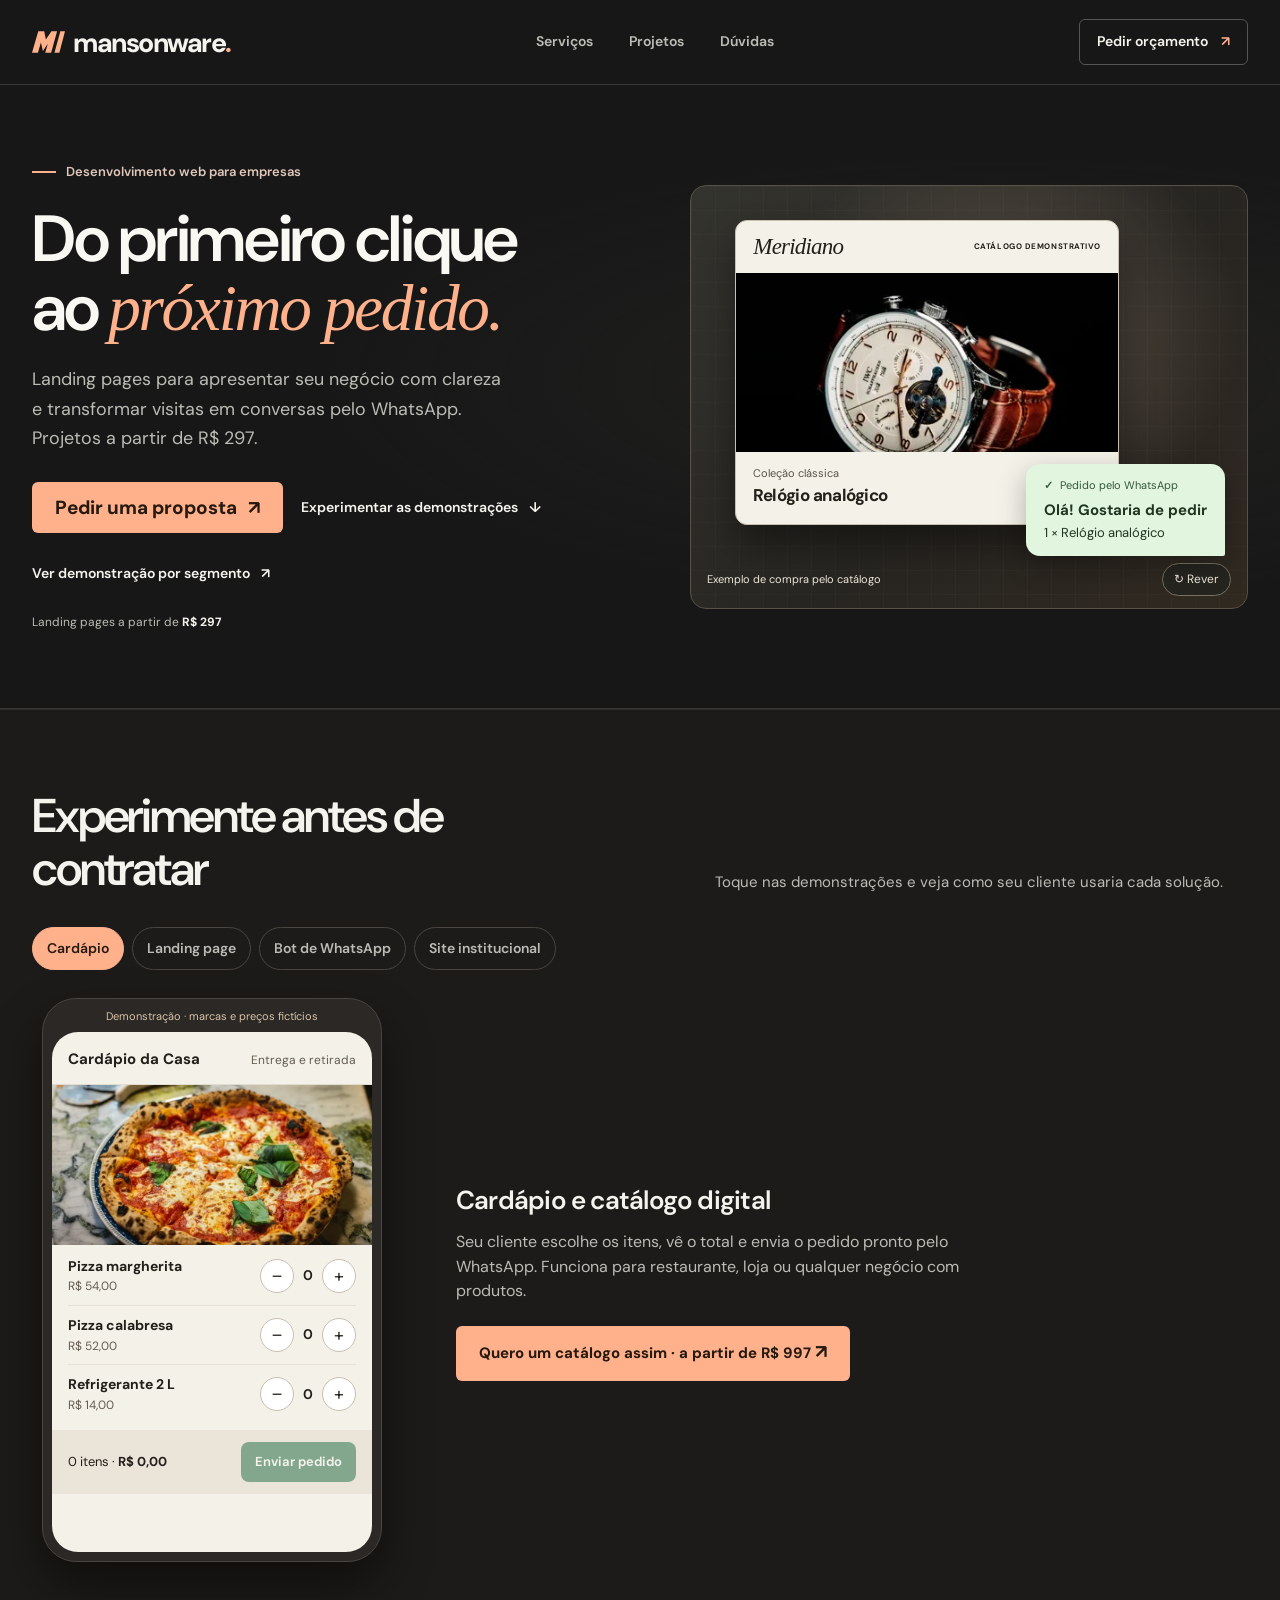
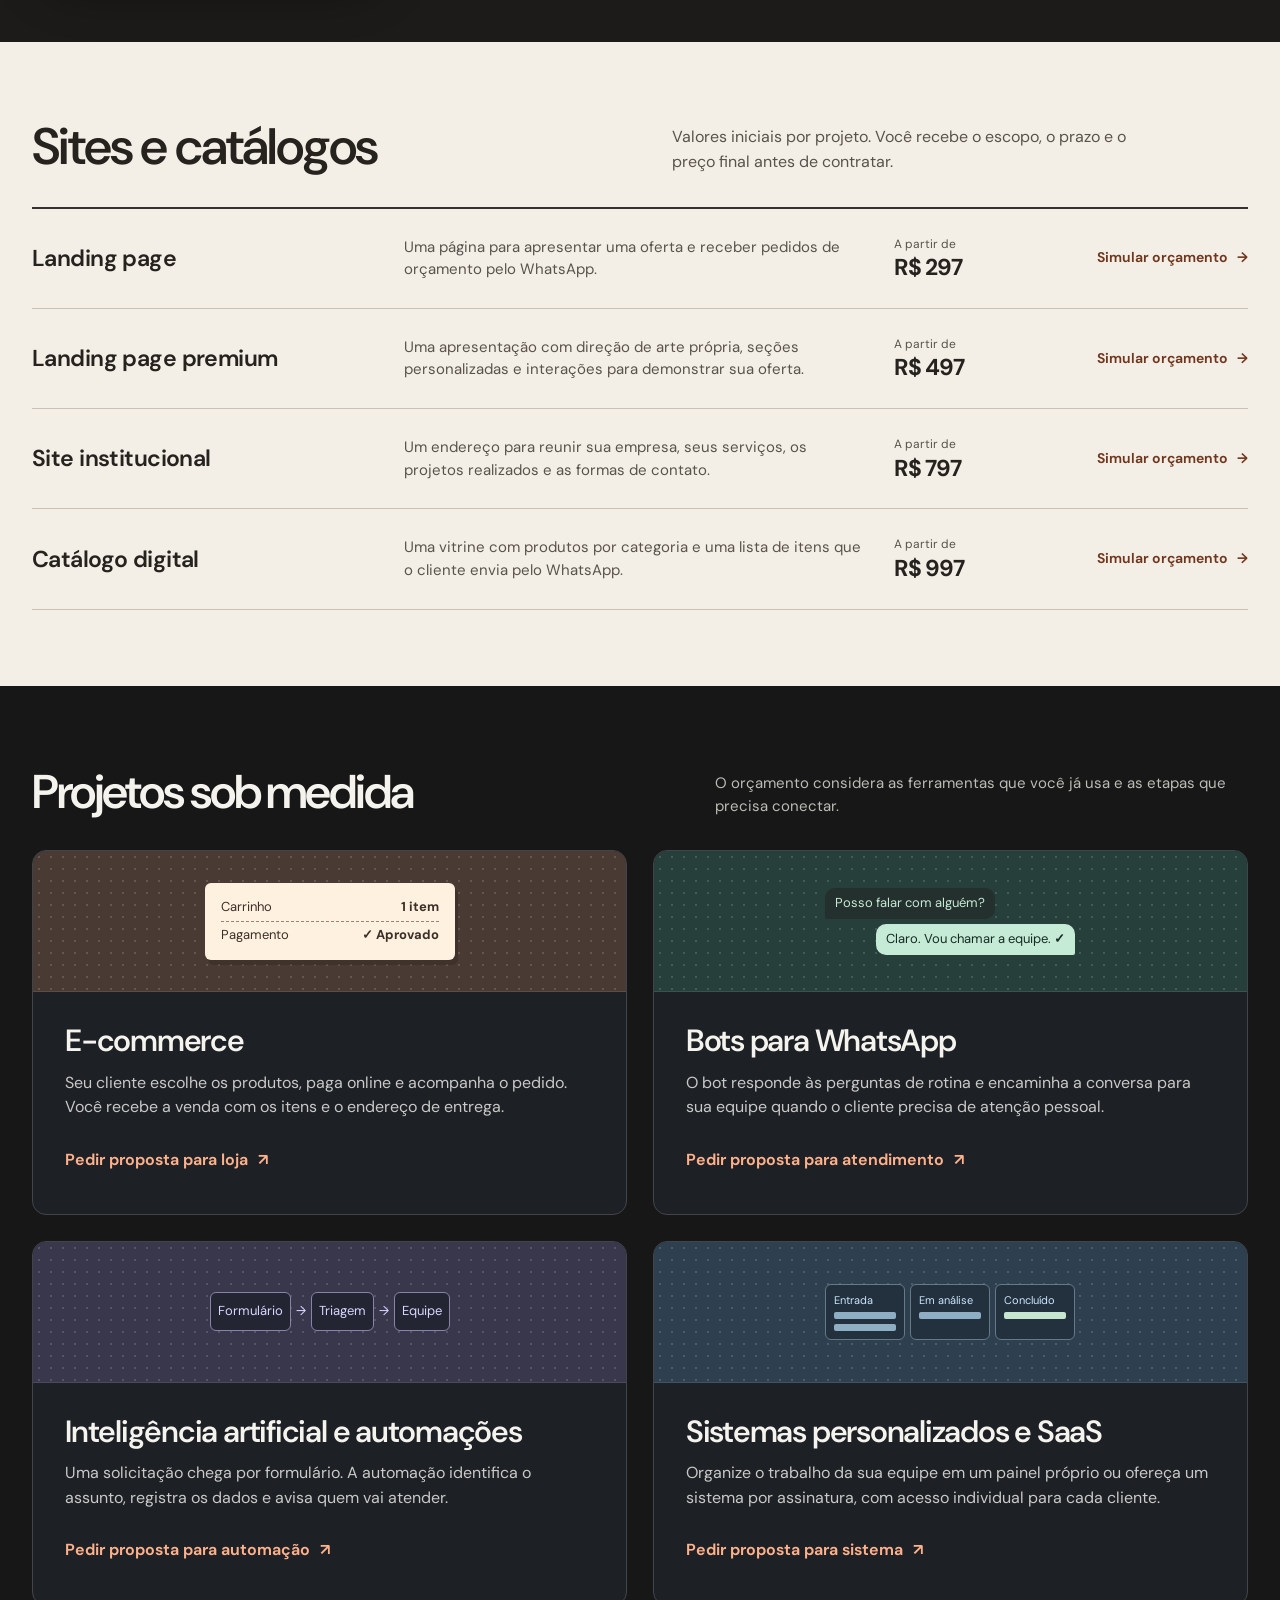
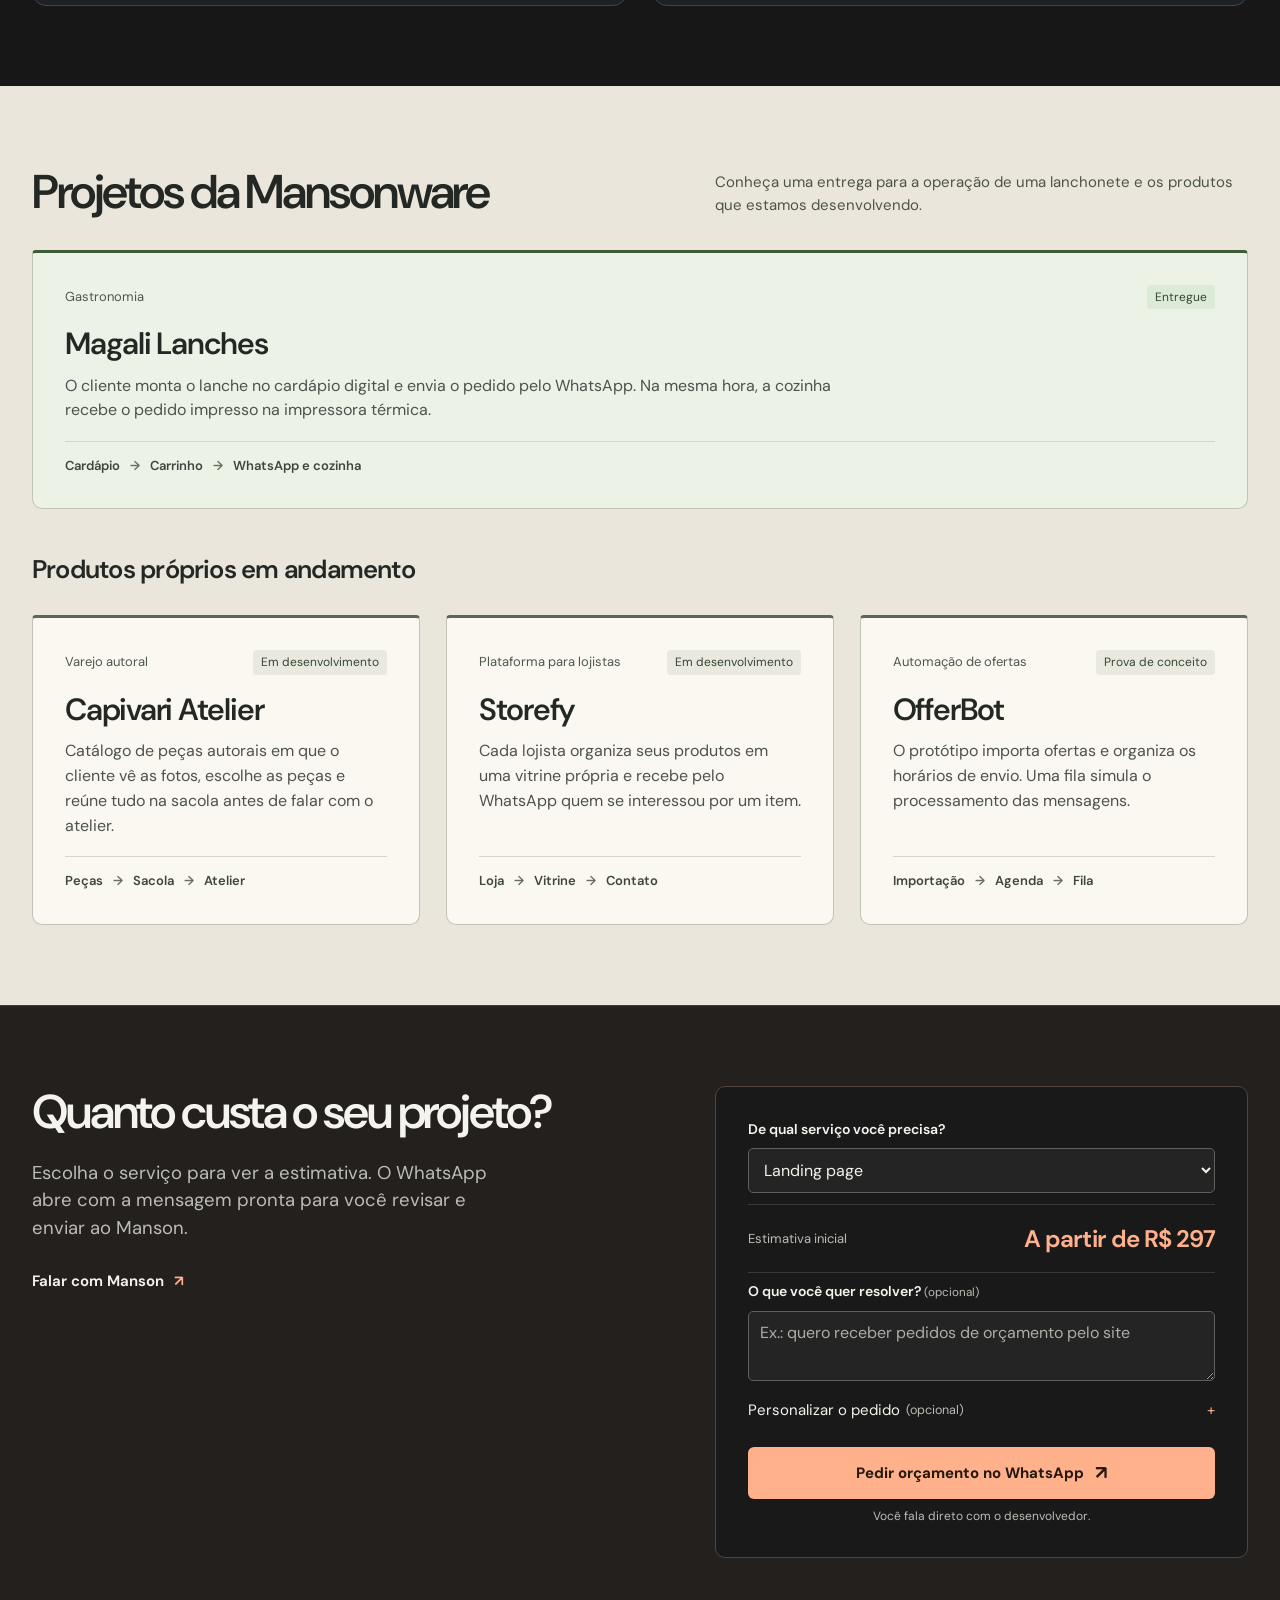
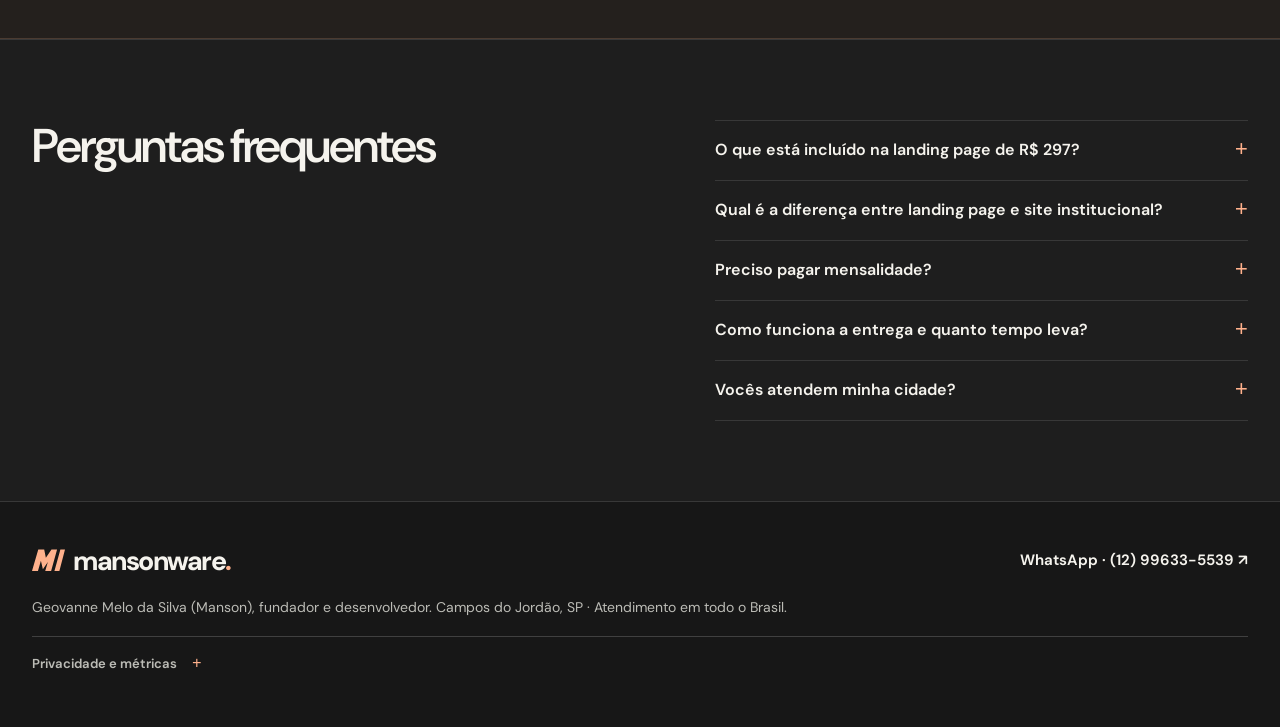
==== commit a388fb12: "feat(comercial): destaca landing pages e nova demo segmentada" ====
--- a/comercial/index.html
+++ b/comercial/index.html
@@ -89,8 +89,8 @@
               pelo WhatsApp. Você fala direto com Manson, o desenvolvedor.
             </p>
             <p class="lead" data-geral>
-              Sites, catálogos e automações que ajudam seu cliente a escolher o
-              que precisa e falar com você pelo WhatsApp.
+              Landing pages para apresentar seu negócio com clareza e transformar
+              visitas em conversas pelo WhatsApp. Projetos a partir de R$ 297.
             </p>
             <div class="actions">
               <a class="btn primary" id="hero-quote" href="#orcamento"
@@ -99,6 +99,8 @@
                 <span aria-hidden="true">↗</span></a
               ><a class="quiet" href="#experimente" data-geral
                 >Experimentar as demonstrações <span aria-hidden="true">↓</span></a
+              ><a class="quiet" href="./demo-landing.html?nicho=estetica" data-geral
+                >Ver demonstração por segmento <span aria-hidden="true">↗</span></a
               ><a class="quiet" href="#projetos" data-lanche
                 >Conhecer os projetos <span aria-hidden="true">↓</span></a
               >
@@ -242,6 +244,7 @@
               </p>
               <a class="btn primary" href="#orcamento" data-service="landing" data-demo="Landing page"
                 >Quero uma landing page assim · <span class="nowrap">a partir de R$ 297</span> <span aria-hidden="true">↗</span></a>
+              <a class="quiet" href="./demo-landing.html?nicho=estetica">Ver demonstração personalizável por segmento ↗</a>
             </div>
           </div>
 
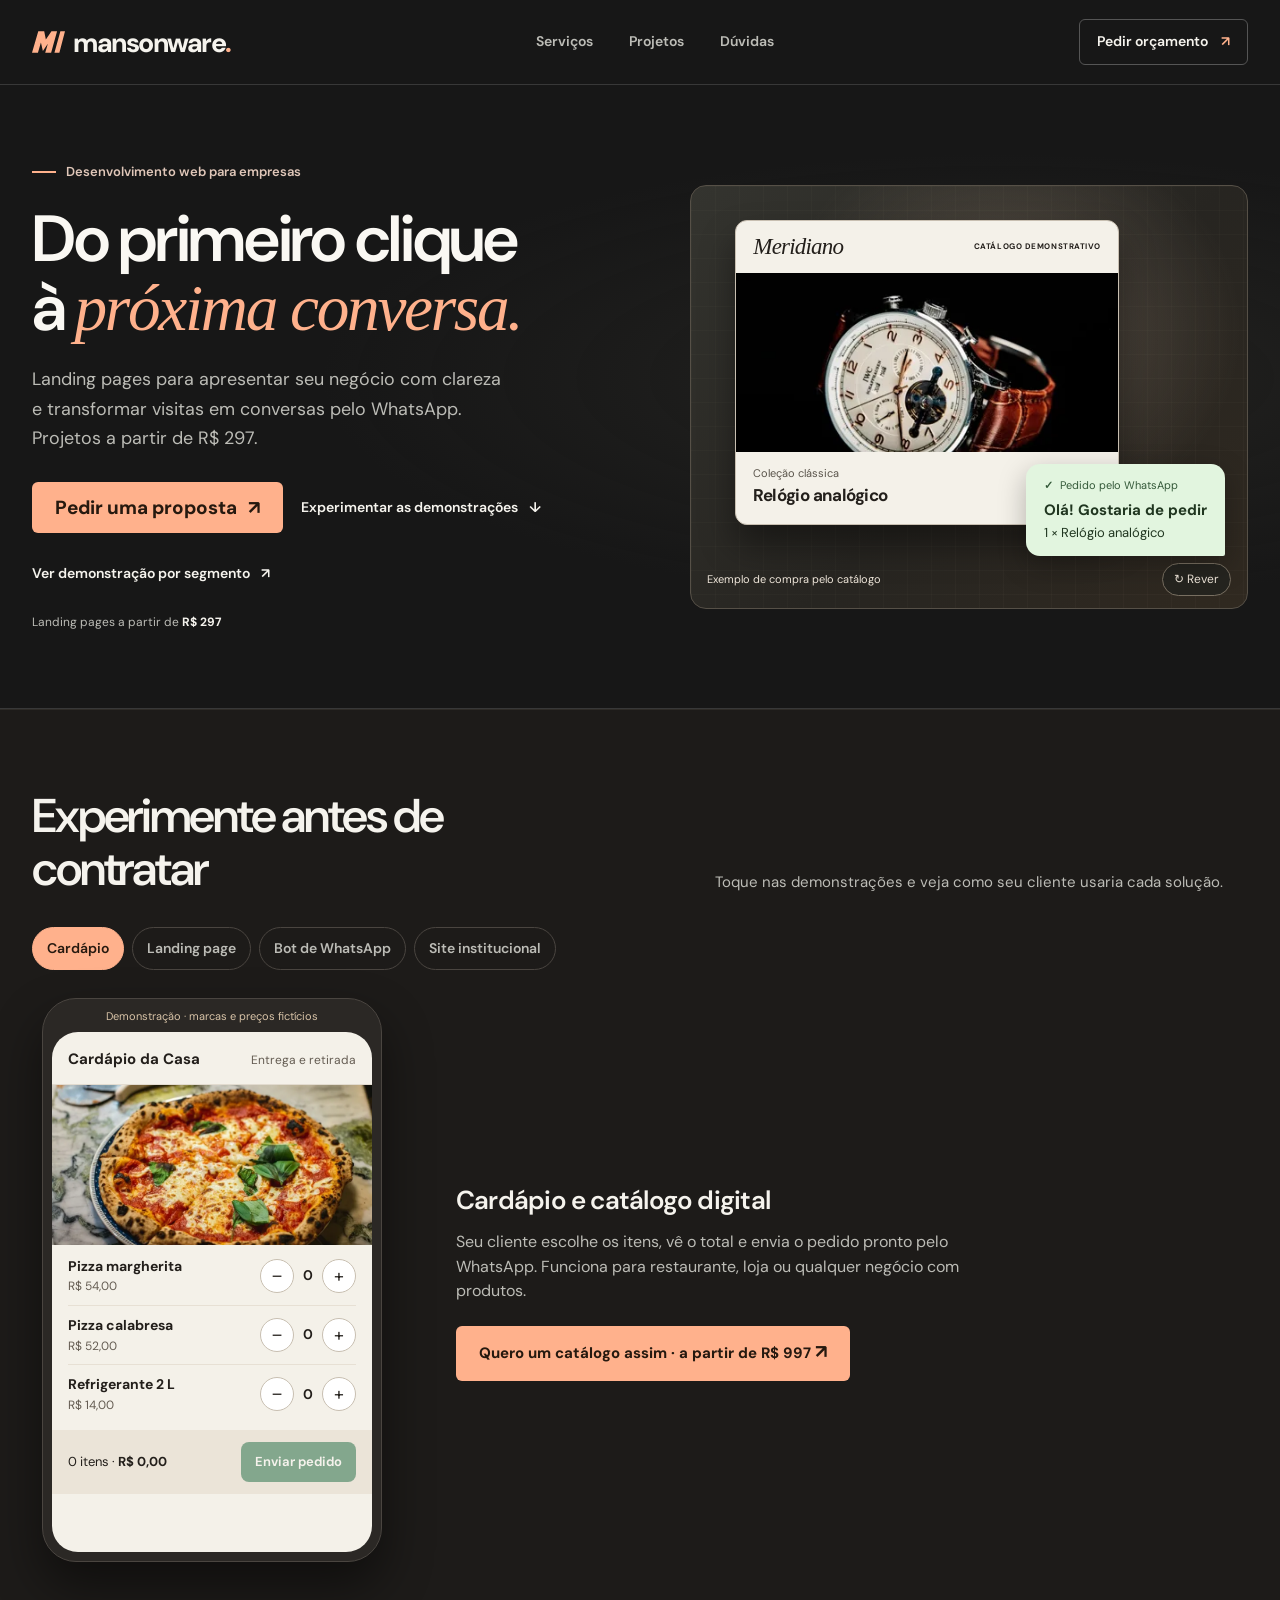
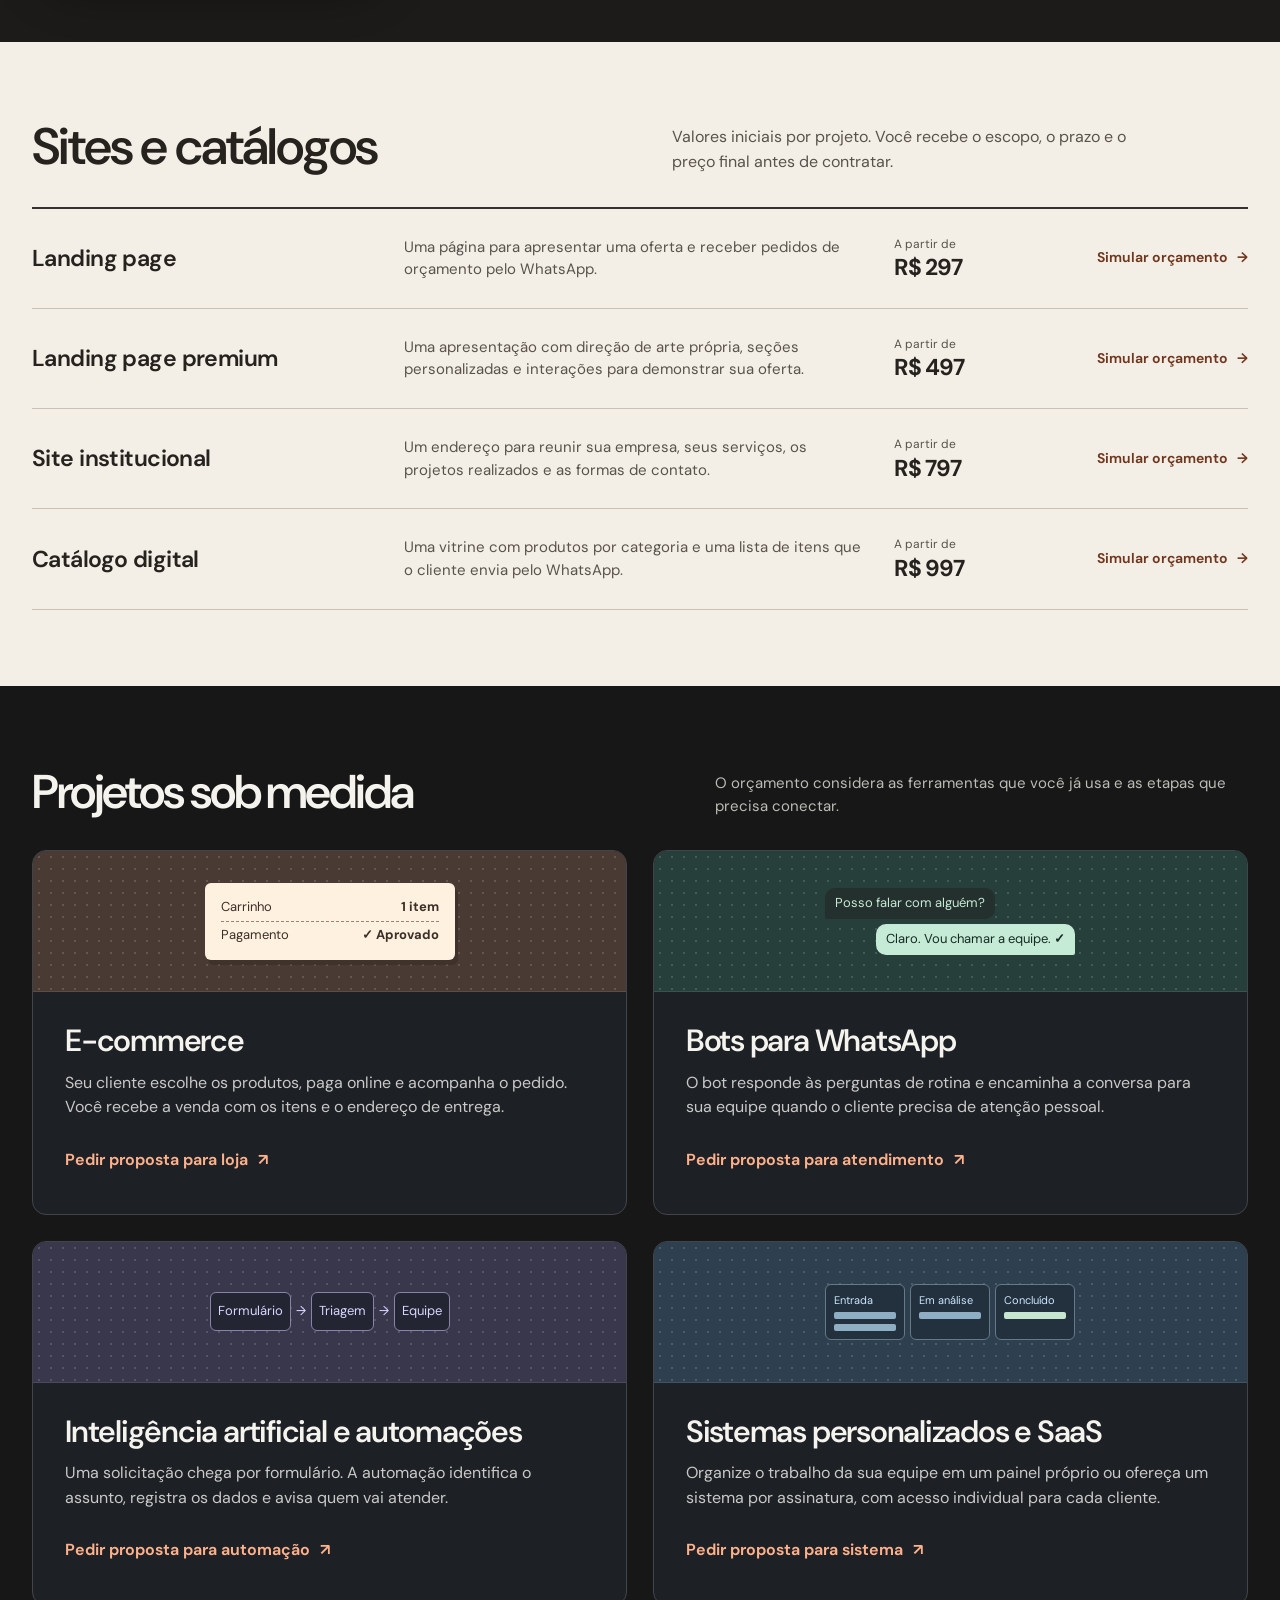
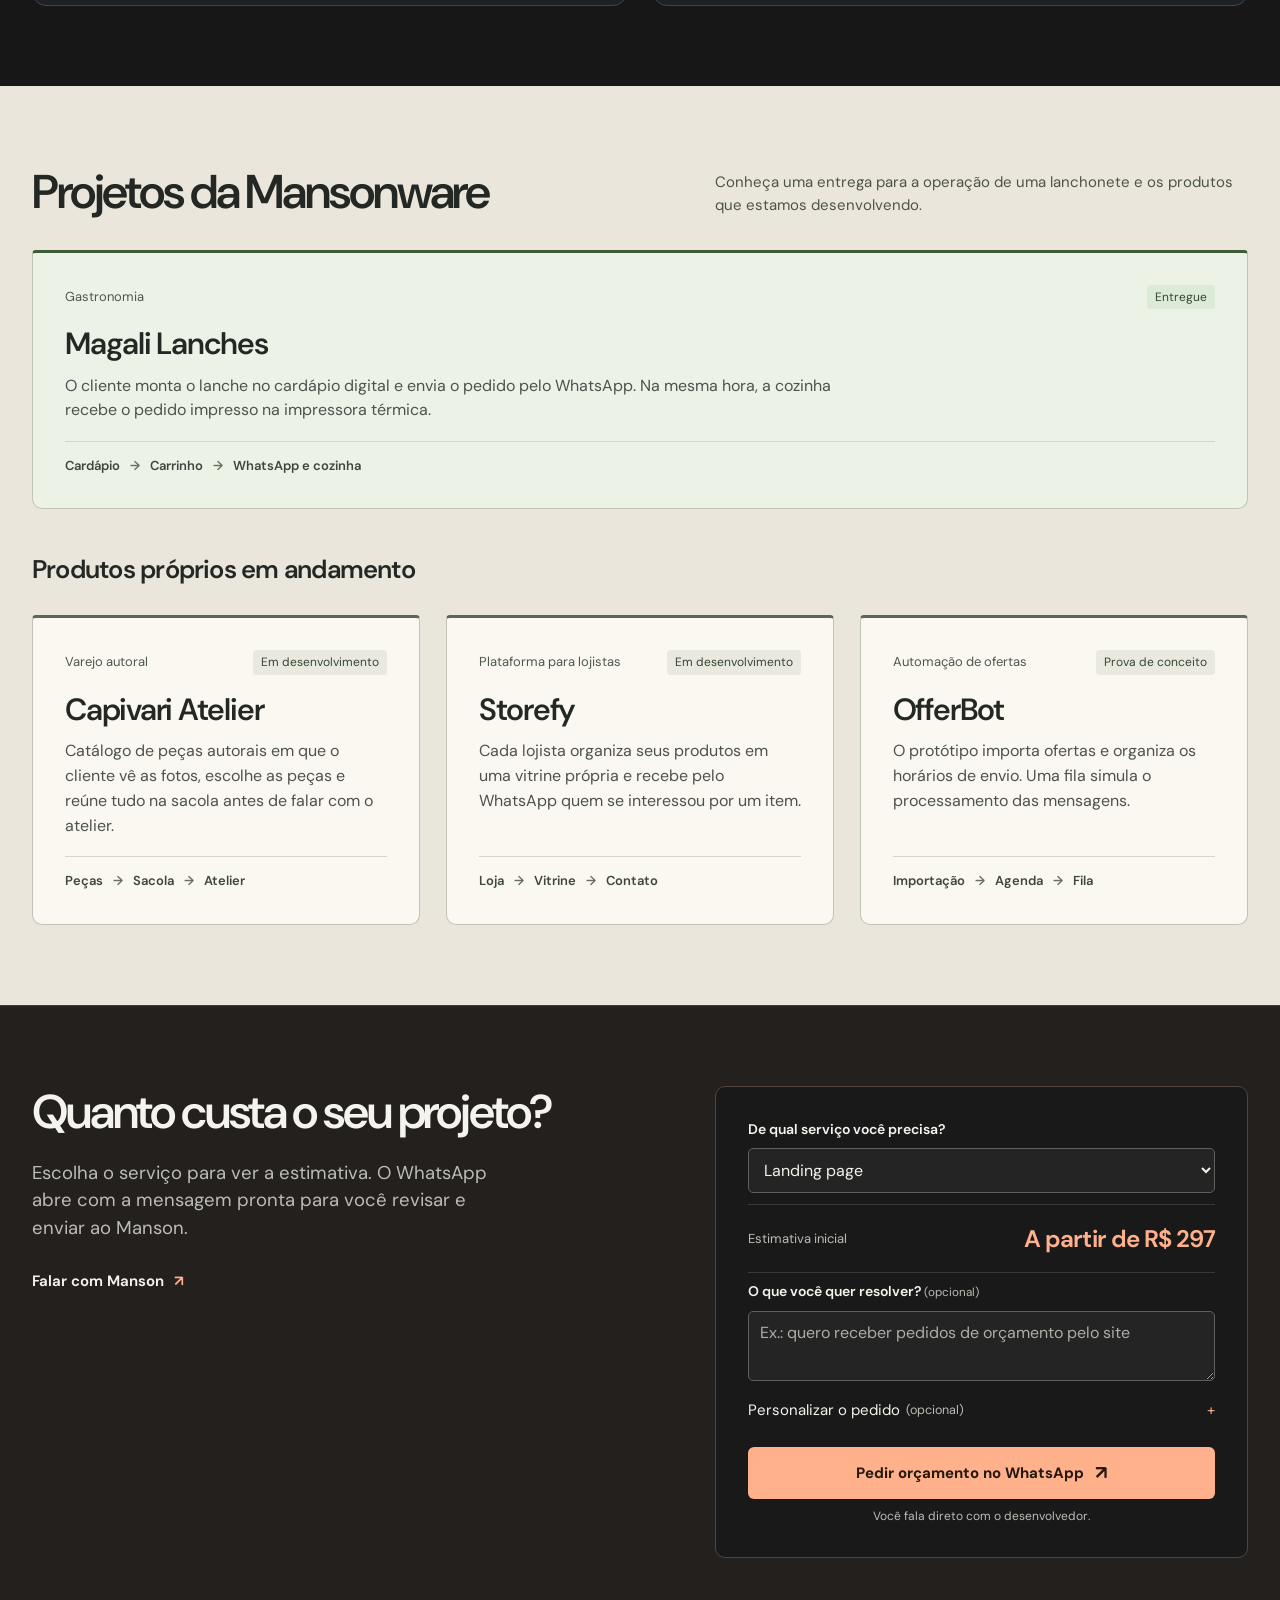
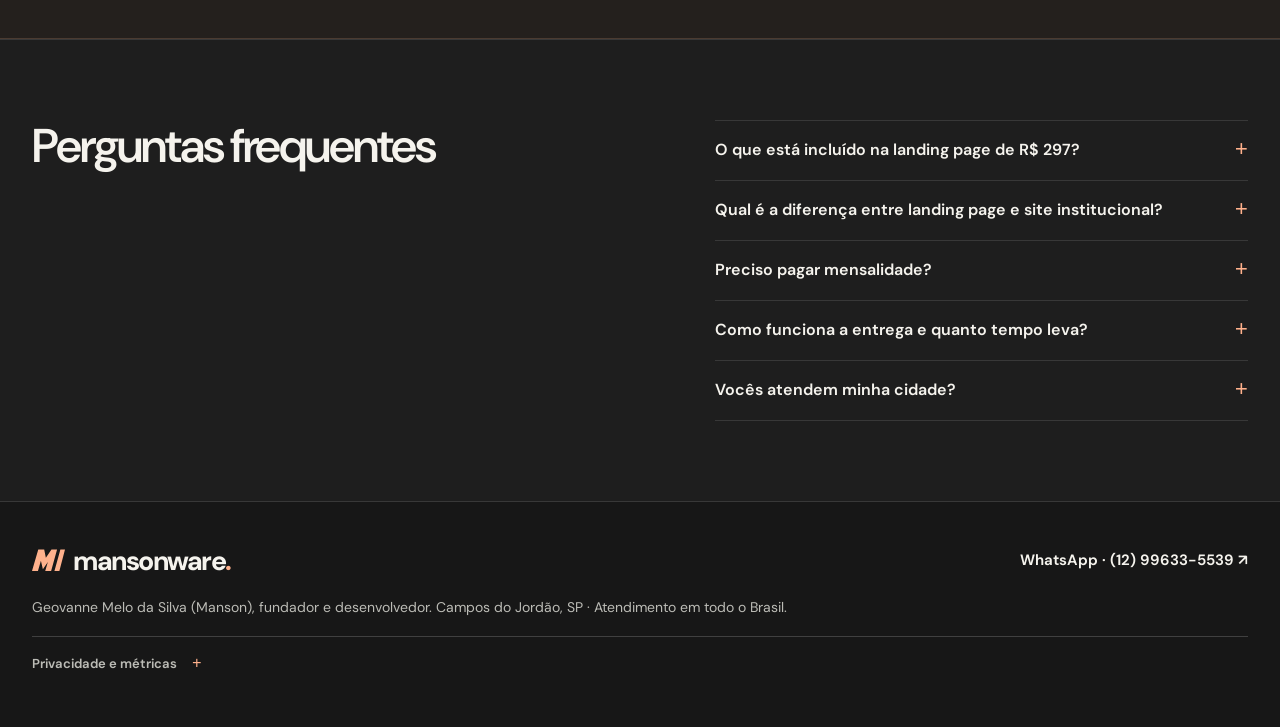
==== commit 64c36c81: "copy(comercial): adapta headline geral para todos os segmentos" ====
--- a/comercial/index.html
+++ b/comercial/index.html
@@ -83,7 +83,8 @@
             <p class="launch-intro" data-lanche>
               Cardápio digital para lanchonetes, pizzarias e restaurantes
             </p>
-            <h1>Do primeiro clique<br />ao <em>próximo pedido.</em></h1>
+            <h1 data-geral>Do primeiro clique<br />à <em>próxima conversa.</em></h1>
+            <h1 data-lanche>Do primeiro clique<br />ao <em>próximo pedido.</em></h1>
             <p class="lead" data-lanche>
               Seu cliente monta o pedido no cardápio e envia tudo organizado
               pelo WhatsApp. Você fala direto com Manson, o desenvolvedor.
